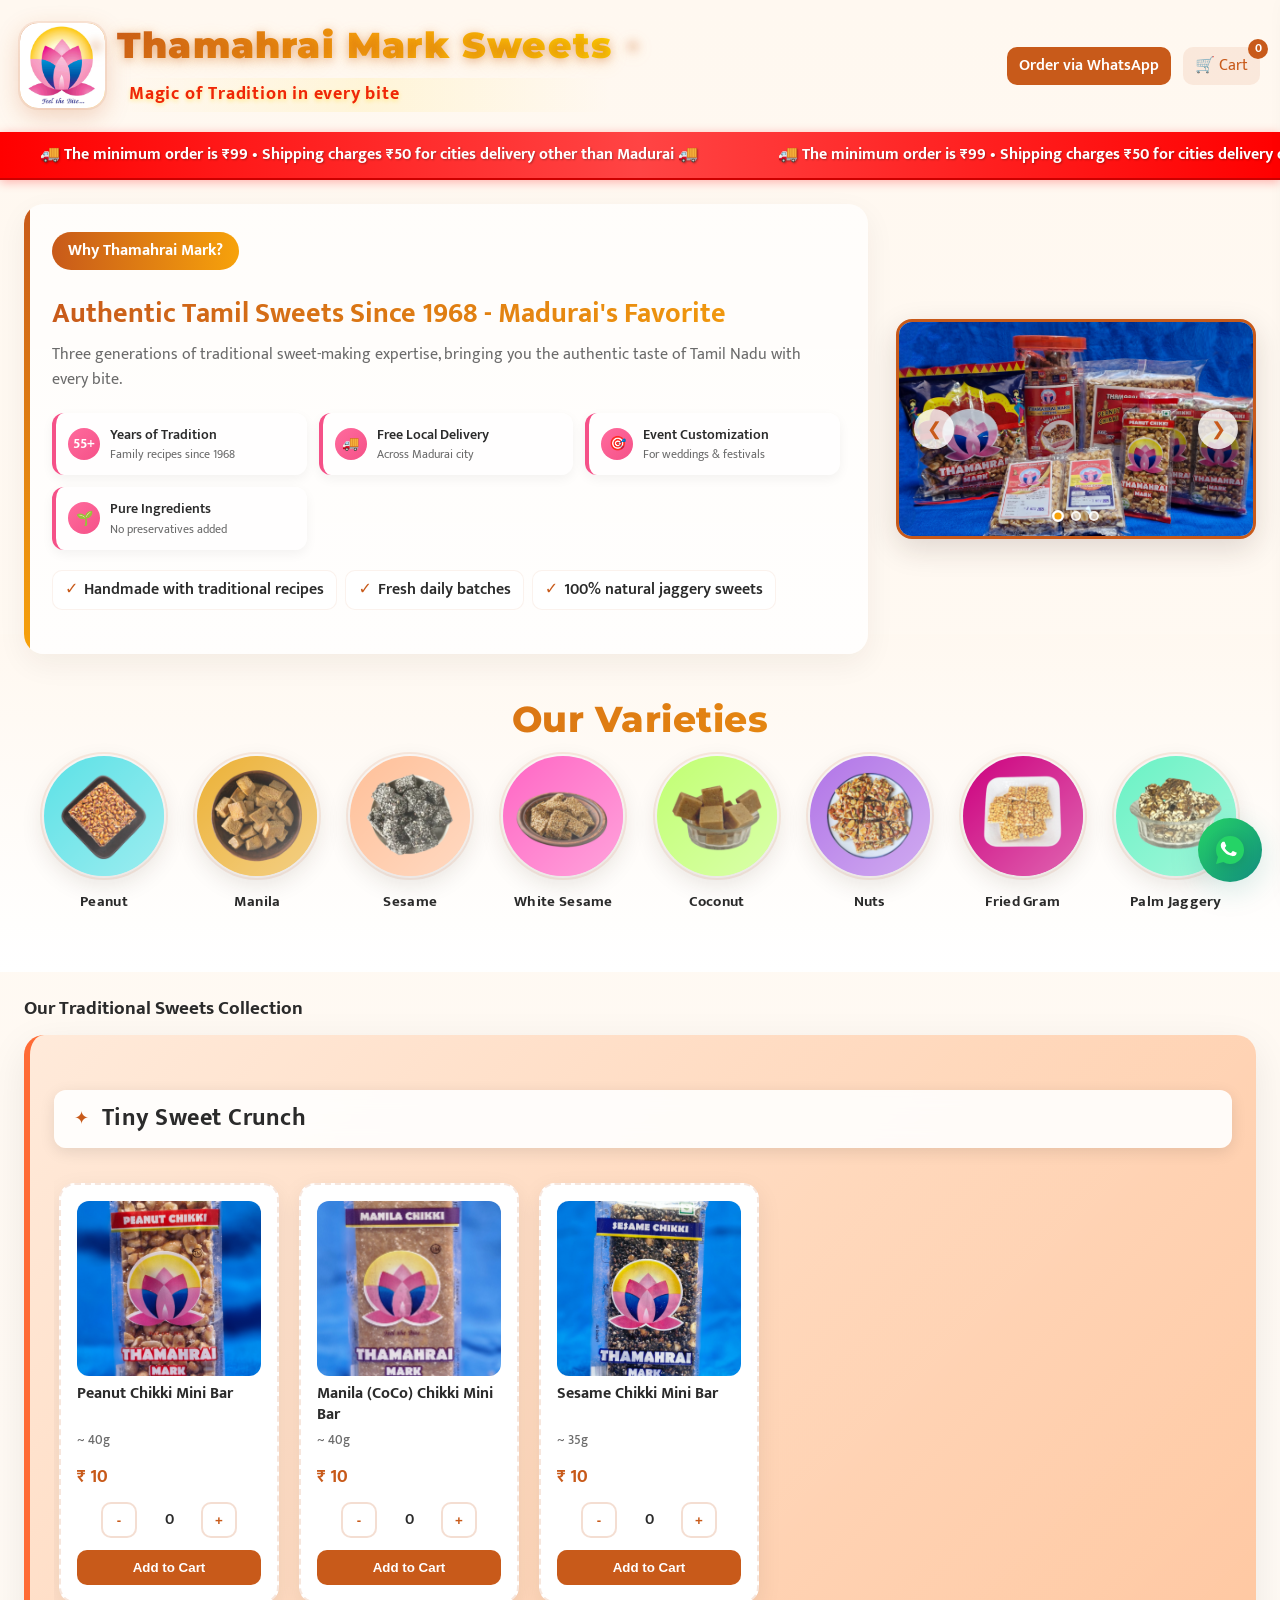
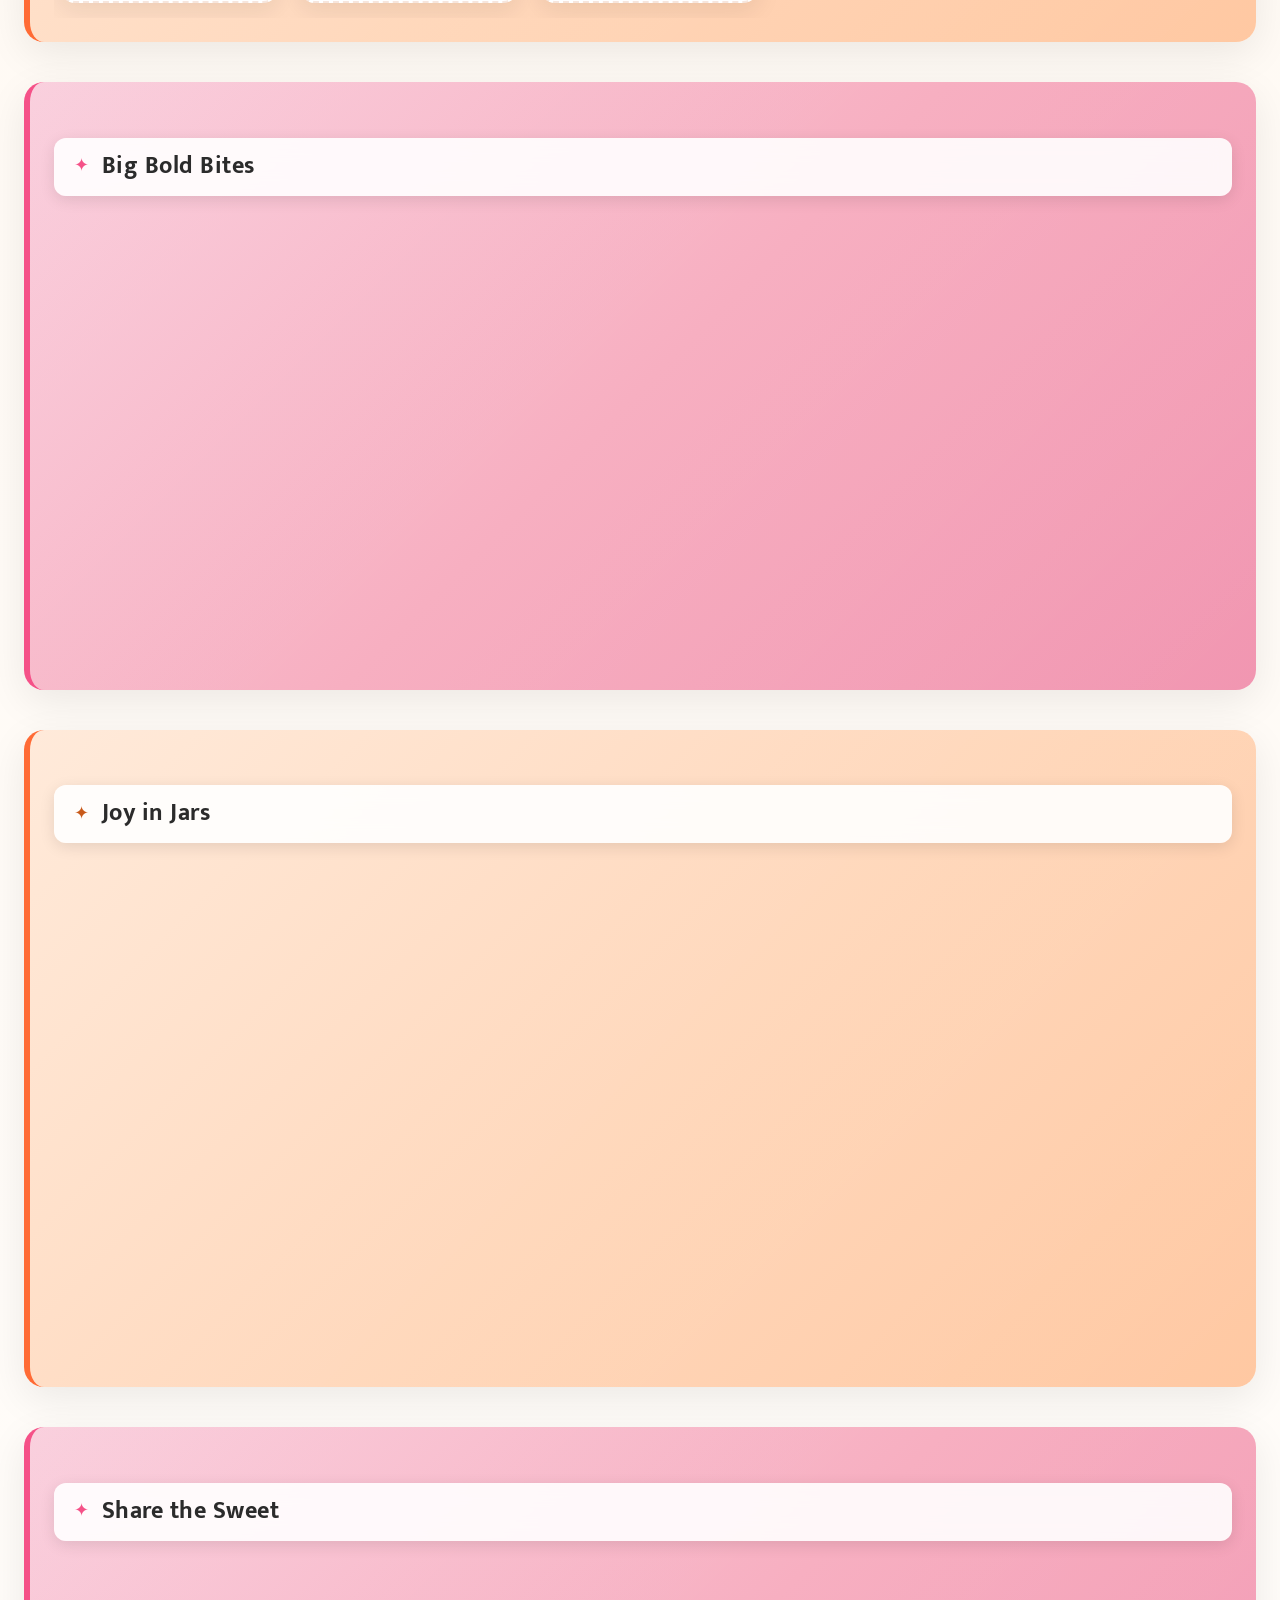
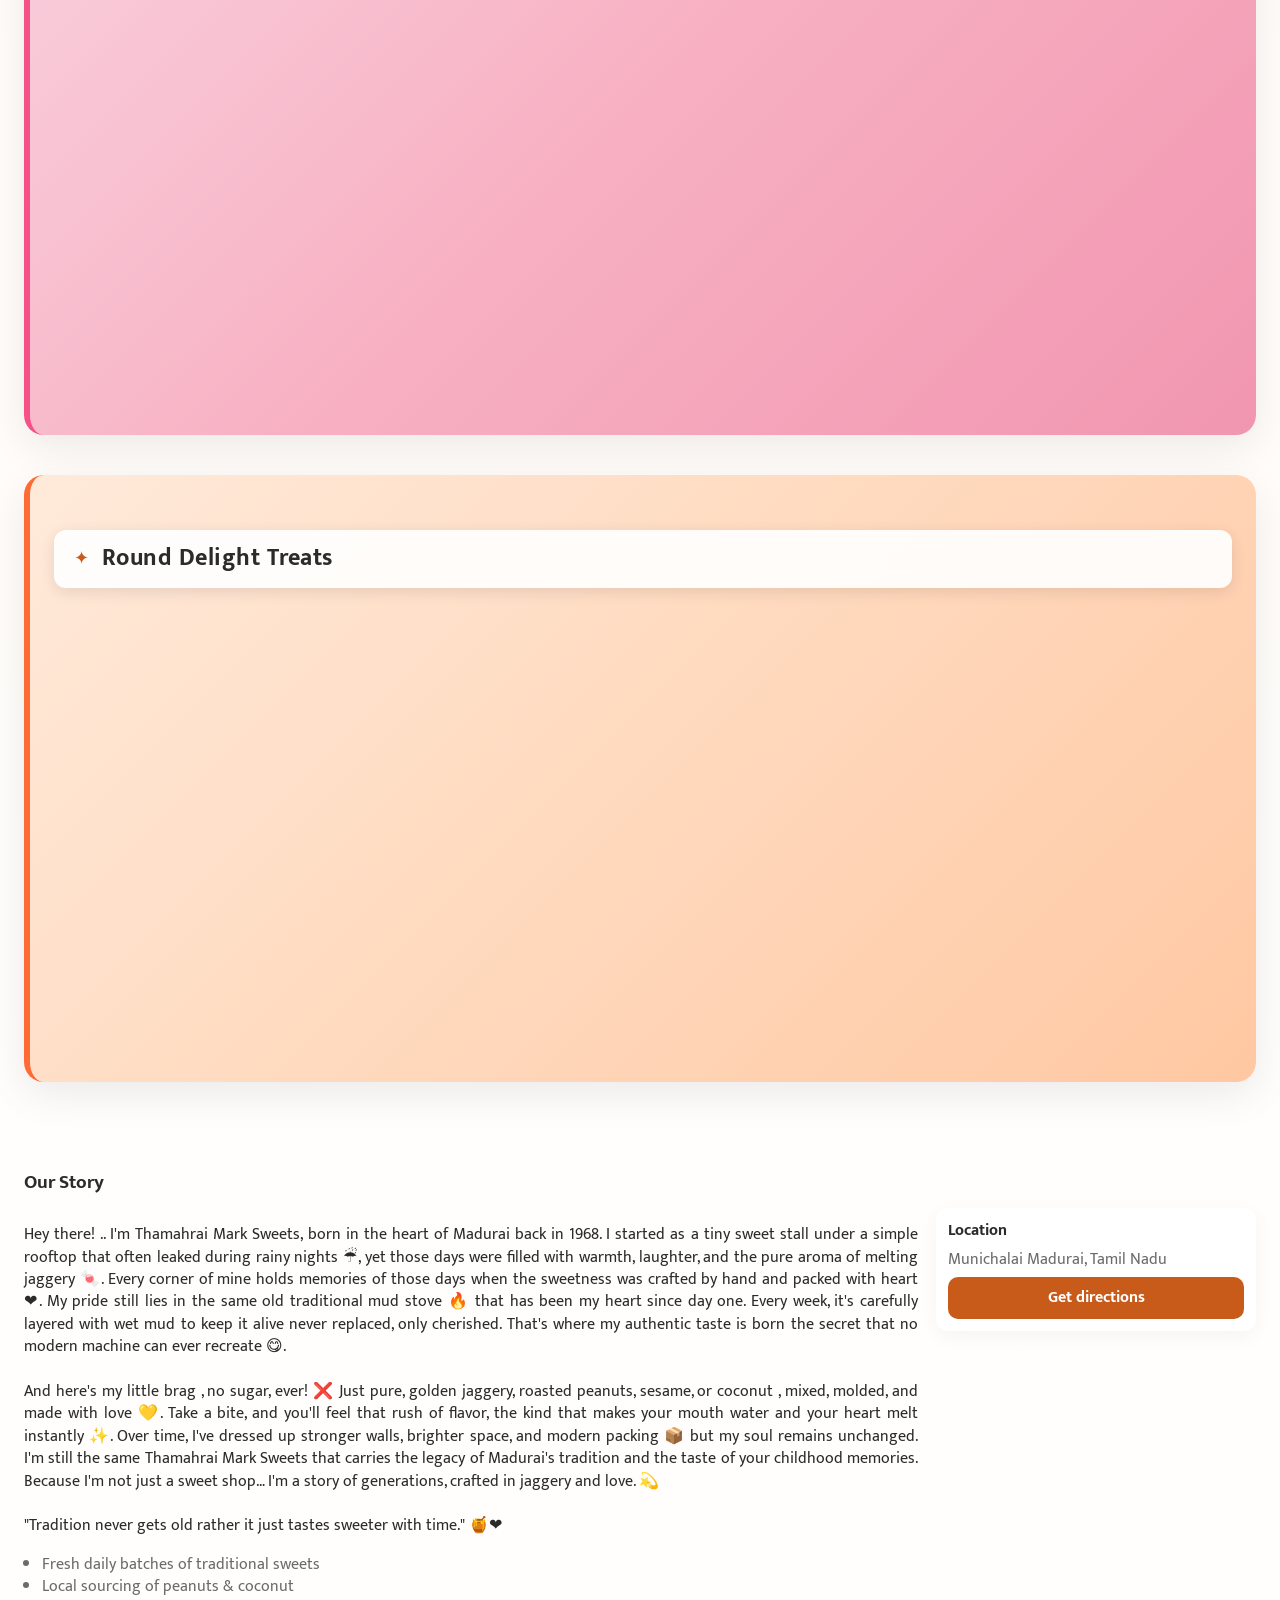
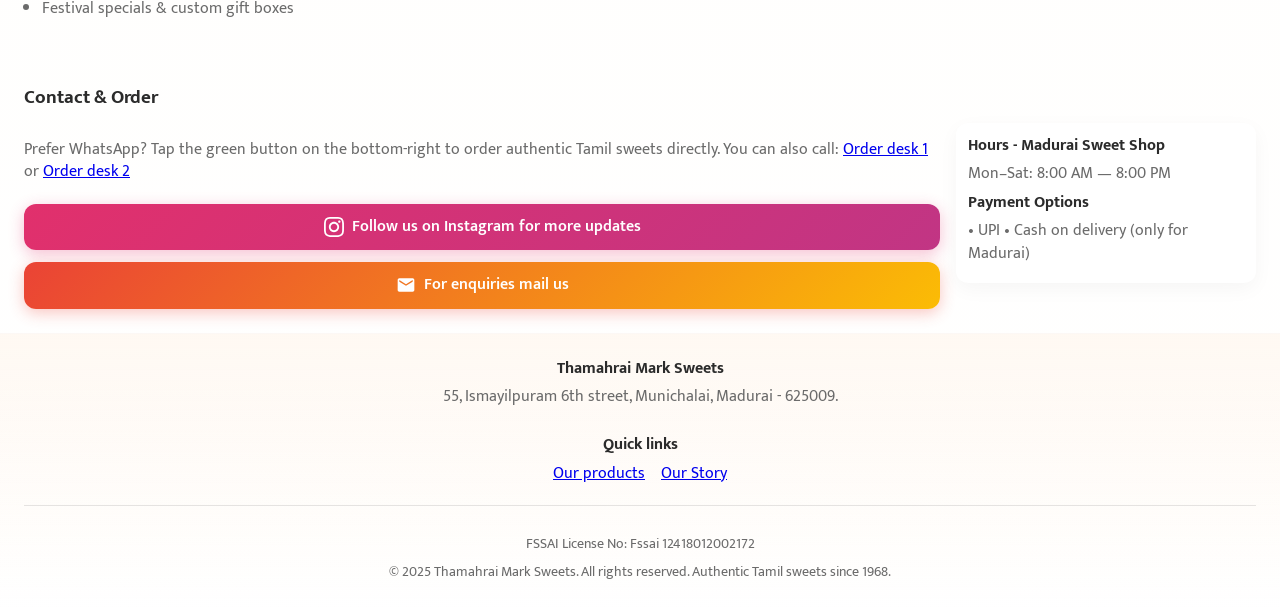
==== index.html @ cb3fb395 "Update index.html" ====
<!doctype html>
<html lang="en">
<head>
  <meta charset="utf-8">
  <meta name="viewport" content="width=device-width,initial-scale=1">
  <title>Thamahrai Mark Sweets — Authentic Tamil Mittai, Chikki & Traditional Sweets in Madurai</title>
  <meta name="description" content="Thamahrai Mark Sweets - Authentic Tamil Mittai, Chikki & Traditional Sweets in Madurai since 1968. Fresh peanut chikki, sesame mittai, coconut sweets, kadalai mittai, ellu mittai. Order online with delivery across Tamil Nadu.">
 <meta name="keywords" content="
Thamahrai Mark Sweets, Thamahrai Mark, Madurai chikki, Tamil chikki, buy chikki online, homemade chikki, jaggery chikki, premium chikki, fresh chikki, traditional Tamil sweets, traditional chikki, online Tamil sweets, Tamil Nadu chikki delivery, Madurai sweets, Madurai mittai kadai, chikki manufacturer Tamil Nadu, chikki seller Madurai, chikki shop Madurai,
peanut chikki, kadalai mittai, groundnut chikki, peanut candy, peanut sweet, kadalai urundai, groundnut candy, healthy peanut chikki, protein peanut bar, kadalai chikki bar, kadalai mini bar, kadalai chikki jar, kadalai gift box, kadalai mittai online, best kadalai mittai, kadalai chikki price, jaggery peanut chikki, Tamil peanut sweet, crunchy peanut bar, నటి கடலை மிட்டாய், கடலை சிக்கி, மதுரை கடலை மிட்டாய், குழந்தைகளுக்கு கடலை சிக்கி,
sesame chikki, ellu mittai, sesame mini bar, black sesame chikki, white sesame chikki, ellu urundai, ellu candy, ellu chikki bar, ellu chikki box, ellu online sweet, ellu mittai Tamil Nadu, ellu chikki wholesale, स्मार्ट ellu mittai, எள்ளு சிக்கி, கருப்பு எள்ளு சிக்கி, வெள்ளை எள்ளு சிக்கி, எள்ளு உருண்டை, மதுரை எள்ளு மிட்டாய்,
coconut chikki, coco chikki, copra sweet, coconut candy, coconut chikki bar, coconut mini bar, manila chikki, manilla chikki box, coconut balls sweet, coconut jaggery sweet, healthy coconut snack, நாரிக்காய் சிக்கி, தேங்காய் மிட்டாய் மதுரை, மேனிலா சிக்கி,
friedgram chikki, pottukadalai mittai, roasted gram sweet, protein snack chikki, fried gram bar, fried gram balls, பொட்டுக்கடலை சிக்கி, பொட்டுக்கடலை உருண்டை, protein mittai kids,
mixed nuts chikki, nuts chikki bar, cashew chikki, pista chikki, almond chikki, pistachio chikki, dry fruits chikki, dry nuts candy, nuts sweet box, mitha nuts chikki, முந்திரி சிக்கி, பருப்பு சிக்கி,
palm jaggery chikki, karupatti chikki, palm chikki bar, healthy sweet karupatti, palm jaggery candy, pure karupatti chikki, கருப்பட்டி சிக்கி, கருப்பட்டி மிட்டாய், கருப்பட்டி கடலை மிட்டாய்,
chikki bars, mini chikki bars, chikki snack bars, ₹10 chikki, ₹20 chikki, ₹29 chikki, ₹49 chikki box, ₹55 chikki pack, ₹79 chikki bar, value snack bar Tamil,
chikki jars, chikki box, assorted chikki box, corporate chikki box, sweet box gift, diwali sweet box, festival gift box, kids return gift chikki, sweet hamper box, பரிசு மிட்டாய் பாக்ஸ்,
chikki balls, peanut balls, sesame balls, jaggery balls, kids energy balls, snacks for school children, வீட்டிலேயே தயாரிக்கப்பட்ட சிக்கி,
jaggery sweets, jaggery candy, natural sweets, sugar-free style sweets, chemical-free sweets, pure sweets Tamil, healthy chikki snacks, no preservative sweets Tamil Nadu,
Tamil Nadu sweets delivery, online sweets TN, South Tamil sweets, Tamil country sweets, village sweets, rural sweets Tamil, Madurai famous sweets, best chikki in Madurai, popular chikki Tamil,
Ismailpuram sweets, Munichalai road sweets, Virudhunagar sweets, Sattur road sweets, Madurai local shop, Madurai online order, delivery Madurai, delivery Tamil Nadu,
festival sweets Tamil, Deepavali sweets, Pongal special sweets, Karthigai Deepam snacks, traditional festive sweets Tamil Nadu,
bulk chikki orders, corporate sweet gifts Tamil Nadu, marriage sweet boxes Tamil, temple prasad sweets, school snacks bulk, canteen snacks Tamil,
grandma recipe sweets, heritage sweets, family shop since 1968, premium jaggery sweets, hygienic sweets Tamil, clean kitchen sweets, trust shop Madurai,
Tamil chikki online order, chikki price Tamil, chikki shop near me Madurai, chikki wholesalers Tamil Nadu, retail sweets Madurai,
தாமஹ்ரை மார்க் ஸ்வீட்ஸ், தாமஹ்ரை மார்க் மதுரை, சிக்கி ஷாப் மதுரை, ஆன்லைன் சிக்கி ஆர்டர், மதுரை மிட்டாய் டெலிவரி, பாரம்பரிய மிட்டாய், நாட்டு மிட்டாய், ஜாக்கிரி மிட்டாய், ஆரோக்கிய மிட்டாய், நெய்யில்லா மிட்டாய், குழந்தைகளுக்கான மிட்டாய், தமிழ் பிரபல மிட்டாய், மதுரை அடையாள மிட்டாய், தமிழ் சிறப்பு மிட்டாய்,
அனைத்து வகை சிக்கி, கடலை சிக்கி, எள்ளு சிக்கி, நாரிக்காய் சிக்கி, பொட்டுக்கடலை சிக்கி, முந்திரி சிக்கி, கருப்பட்டி சிக்கி,
Tamil snack shop, sweet shop Madurai, south Tamil Nadu snack seller, best mittai shop Madurai, online jaggery sweets Madurai,
buy mini bars Tamil, buy chikki box Tamil, buy chikki jar Madurai, snacks for travel Tamil, office snack jar Tamil,
crunchy snack bars India, Indian jaggery snacks, Indian brittle sweets, protein rich snacks Tamil Nadu,
authentic taste Tamil, original recipe chikki, heritage sweet store Madurai, premium mithai Tamil Nadu">

  
  <!-- Location Meta Tags -->
  <meta name="geo.region" content="IN-TN" />
  <meta name="geo.placename" content="Madurai" />
  <meta name="geo.position" content="9.9252;78.1198" />
  <meta name="ICBM" content="9.9252, 78.1198" />
  
  <link rel="canonical" href="https://thamahraimarksweets.github.io/Shop_details/">
  <link href="https://fonts.googleapis.com/css2?family=Montserrat:wght@400;600;700&family=Mukta:wght@300;600&display=swap" rel="stylesheet">

  <style>
    /* Your existing CSS remains exactly the same */
    :root{
      --bg:#fff8f0;
      --accent:#c85a1a;
      --accent-2:#f7a20b;
      --muted:#6b6b6b;
      --card:#fff;
      --glass: rgba(255,255,255,0.6);
      --radius:16px;
      font-family: 'Mukta', system-ui, -apple-system, 'Segoe UI', Roboto, 'Helvetica Neue', Arial;
    }
    *{box-sizing:border-box}
    body{margin:0;background:linear-gradient(180deg,var(--bg),#fff);color:#2b2b2b;line-height:1.4}

    header{padding:20px;display:flex;align-items:center;justify-content:space-between;gap:12px}
    .brand{display:flex;align-items:center;gap:12px}
    .logo{width:64px;height:64px;border-radius:12px;background:linear-gradient(135deg,var(--accent),var(--accent-2));display:flex;align-items:center;justify-content:center;color:#fff;font-weight:700;font-size:20px;box-shadow:0 6px 20px rgba(200,90,30,0.12)}
    
    .brand h1{
      font-size:18px;
      margin:0;
      font-weight:800;
      background: linear-gradient(135deg, var(--accent), var(--accent-2));
      -webkit-background-clip: text;
      -webkit-text-fill-color: transparent;
      background-clip: text;
    }
    
    .brand p{
      margin:0;
      font-size:12px;
      color:var(--accent);
      font-weight:600;
    }

    @media (min-width: 1000px) {
      .logo {
        width: 85px;
        height: 85px;
        border-radius: 18px;
        box-shadow: 0 8px 25px rgba(200, 90, 30, 0.25),0 0 0 1px rgba(255, 255, 255, 0.1),0 0 0 2px rgba(200, 90, 30, 0.1);
        transition: all 0.4s cubic-bezier(0.175, 0.885, 0.32, 1.275);
        position: relative;
        overflow: hidden;
      }
      
      .logo::before {
        content: '';
        position: absolute;
        top: 0;
        left: -100%;
        width: 100%;
        height: 100%;
        background: linear-gradient(90deg, transparent, rgba(255, 255, 255, 0.4), transparent);
        transition: left 0.6s ease;
      }
      
      .logo:hover {
        transform: scale(1.08) rotate(2deg);
        box-shadow: 0 15px 35px rgba(200, 90, 30, 0.4),0 0 0 1px rgba(255, 255, 255, 0.2),0 0 0 3px rgba(247, 162, 11, 0.2);
      }
      
      .logo:hover::before {
        left: 100%;
      }
      
      .brand h1{
        font-size: 36px;
        font-weight: 900;
        letter-spacing: 1.2px;
        background: linear-gradient(135deg, #c85a1a 0%, #f7a20b 25%, #ffd700 50%, #f7a20b 75%, #c85a1a 100%);
        background-size: 200% auto;
        -webkit-background-clip: text;
        -webkit-text-fill-color: transparent;
        background-clip: text;
        text-shadow: 0 2px 10px rgba(200, 90, 26, 0.4),0 4px 20px rgba(247, 162, 11, 0.2);
        animation: shine 3s ease-in-out infinite alternate;
        position: relative;
        display: inline-block;
        font-family: 'Montserrat', sans-serif;
      }
      
      @keyframes shine {
        to { background-position: 200% center; }
      }
      
      .brand h1::before, .brand h1::after {
        content: '✦';
        position: absolute;
        top: 50%;
        transform: translateY(-50%);
        color: var(--accent-2);
        font-size: 20px;
        animation: sparkle 2s ease-in-out infinite;
      }
      
      .brand h1::before { left: -30px; }
      .brand h1::after { right: -30px; animation-delay: 1s; }
      
      @keyframes sparkle {
        0%, 100% { opacity: 0.5; transform: translateY(-50%) scale(1); }
        50% { opacity: 1; transform: translateY(-50%) scale(1.2); }
      }
      
      .brand p{
        font-size: 18px;
        font-weight: 700;
        color: #ef2607;
        letter-spacing: 0.8px;
        margin-top: 8px;
        text-shadow: 0 2px 4px rgba(255, 215, 0, 0.4);
        font-family: 'Mukta', sans-serif;
        position: relative;
        padding: 4px 12px;
        background: linear-gradient(90deg, transparent, rgba(255, 215, 0, 0.1), transparent);
        border-radius: 8px;
      }
    }

    @media (max-width: 720px) {
      .brand h1 {
        font-size: 20px;
        font-weight: 800;
        background: linear-gradient(135deg, var(--accent), var(--accent-2));
        -webkit-background-clip: text;
        -webkit-text-fill-color: transparent;
        background-clip: text;
        letter-spacing: 0.3px;
        text-shadow: 0 1px 3px rgba(200, 90, 26, 0.3);
        animation: none;
      }
      
      .brand h1::before, .brand h1::after { display: none; }
      .brand p { font-size: 13px; color: var(--accent); text-shadow: none; background: none; padding: 0; margin-top: 2px; }
      nav a.cta { display: none; }
      header { padding: 12px 16px; }
      .brand { flex: 1; min-width: 0; }
      .logo { width: 48px; height: 48px; }
    }

    nav{display:flex;gap:12px;align-items:center}
    nav a{font-weight:600;color:#333;text-decoration:none;padding:8px 12px;border-radius:10px}
    nav a.cta{background:var(--accent);color:#fff}
    .cart-icon{position:relative;cursor:pointer;padding:8px 12px;border-radius:10px;background:rgba(200,90,30,0.1);color:var(--accent)}
    .cart-count{position:absolute;top:-8px;right:-8px;background:var(--accent);color:white;border-radius:50%;width:20px;height:20px;font-size:12px;display:flex;align-items:center;justify-content:center;font-weight:700}

    .hero{display:grid;grid-template-columns:1fr 360px;gap:28px;padding:24px;align-items:center}
    .hero-card{background:linear-gradient(180deg, rgba(255,255,255,0.7), rgba(255,255,255,0.85));padding:28px;border-radius:20px;box-shadow:0 10px 30px rgba(50,30,20,0.06);position:relative;overflow:hidden}
    .hero-card::before{content:'';position:absolute;top:0;left:0;width:6px;height:100%;background:linear-gradient(to bottom,var(--accent),var(--accent-2))}
    
    .kicker{
      display:inline-block;
      background:linear-gradient(90deg,var(--accent),var(--accent-2));
      color:#fff;
      padding:6px 10px;
      border-radius:999px;
      font-weight:700;
      font-size:12px;
      margin-bottom:12px
    }

    @media (min-width: 1000px) { .kicker{ font-size: 16px; padding: 8px 16px; } }
    
    .hero h2{margin:12px 0 8px;font-size:28px;font-weight:700;background:linear-gradient(90deg,var(--accent),var(--accent-2));-webkit-background-clip:text;-webkit-text-fill-color:transparent}
    .hero p.lead{color:var(--muted);margin:0 0 16px;font-size:16px;line-height:1.6}
    
    .highlight-points{display:grid;grid-template-columns:repeat(auto-fit,minmax(200px,1fr));gap:12px;margin:20px 0}
    .highlight-point{display:flex;align-items:center;gap:10px;padding:12px;background:rgba(255,255,255,0.7);border-radius:12px;border-left:4px solid #f55188;box-shadow:0 4px 12px rgba(0,0,0,0.05)}
    .highlight-point .icon{width:32px;height:32px;border-radius:50%;background:linear-gradient(135deg, #ff6b9d, #f55188);display:flex;align-items:center;justify-content:center;color:white;font-weight:bold;font-size:14px;flex-shrink:0}
    .highlight-point .text{font-size:14px;font-weight:600}
    .highlight-point .text small{display:block;font-weight:400;color:var(--muted);font-size:12px;margin-top:2px}
    
    .hero .badges{display:flex;gap:8px;flex-wrap:wrap;margin:16px 0}
    .badge{background:#fff;padding:8px 12px;border-radius:10px;border:1px solid rgba(200,90,30,0.08);font-weight:600;display:flex;align-items:center;gap:6px}
    .badge::before{content:'✓';color:var(--accent);font-weight:bold}
    .hero-media{display:flex;flex-direction:column;gap:12px}

    .category-section:nth-child(2) .category-title::before,
    .category-section:nth-child(4) .category-title::before { color: var(--accent); }
    .category-section:nth-child(1) .category-title::before,
    .category-section:nth-child(3) .category-title::before,
    .category-section:nth-child(5) .category-title::before { color: #f55188; }

    .hero-slideshow { position: relative; height: 220px; border-radius: 16px; overflow: hidden; box-shadow: 0 10px 30px rgba(50, 30, 20, 0.15); border: 3px solid var(--accent); }
    .slideshow-container { position: relative; width: 100%; height: 100%; }
    .slide { position: absolute; top: 0; left: 0; width: 100%; height: 100%; opacity: 0; transition: opacity 1s ease-in-out; }
    .slide.active { opacity: 1; }
    .slide img { width: 100%; height: 100%; object-fit: cover; display: block; }
    .slideshow-nav { position: absolute; bottom: 15px; left: 50%; transform: translateX(-50%); display: flex; gap: 8px; z-index: 10; }
    .slideshow-dot { width: 10px; height: 10px; border-radius: 50%; background: rgba(255, 255, 255, 0.5); border: 2px solid rgba(255, 255, 255, 0.8); cursor: pointer; transition: all 0.3s ease; }
    .slideshow-dot.active { background: var(--accent-2); border-color: white; transform: scale(1.2); }
    .slideshow-dot:hover { background: var(--accent); transform: scale(1.1); }
    .slideshow-arrow { position: absolute; top: 50%; transform: translateY(-50%); background: rgba(255, 255, 255, 0.8); border: none; width: 40px; height: 40px; border-radius: 50%; display: flex; align-items: center; justify-content: center; cursor: pointer; font-size: 18px; color: var(--accent); z-index: 10; transition: all 0.3s ease; box-shadow: 0 4px 15px rgba(0, 0, 0, 0.2); }
    .slideshow-arrow:hover { background: white; color: var(--accent-2); transform: translateY(-50%) scale(1.1); }
    .slideshow-arrow.prev { left: 15px; }
    .slideshow-arrow.next { right: 15px; }
    
    .hero.section { padding-bottom: 0; }
    #varieties { padding-top: 30px; margin-top: -20px; padding: 60px 24px; background: linear-gradient(180deg, rgba(255,248,240,0.8), rgba(255,255,255,1)); }
    .varieties-container { max-width: 1200px; margin: 0 auto; }
    .varieties-title { text-align: center; font-size: 36px; font-weight: 800; margin-bottom: 50px; background: linear-gradient(135deg, var(--accent), var(--accent-2)); -webkit-background-clip: text; -webkit-text-fill-color: transparent; background-clip: text; font-family: 'Montserrat', sans-serif; letter-spacing: 0.5px; }
    .varieties-grid { display: grid; grid-template-columns: repeat(8, 1fr); gap: 25px; align-items: center; justify-items: center; }
    .variety-item { display: flex; flex-direction: column; align-items: center; gap: 15px; transition: all 0.3s cubic-bezier(0.175, 0.885, 0.32, 1.275); }
    .variety-circle { width: 120px; height: 120px; border-radius: 50%; overflow: hidden; position: relative; background: #fff; box-shadow: 0 8px 25px rgba(50, 30, 20, 0.12),0 0 0 2px rgba(255, 255, 255, 0.8),0 0 0 4px rgba(200, 90, 30, 0.1); transition: all 0.3s ease; cursor: pointer; }
    .variety-circle::before { content: ''; position: absolute; top: 0; left: 0; right: 0; bottom: 0; border-radius: 50%; background: linear-gradient(135deg, transparent, rgba(255,255,255,0.4)); z-index: 2; }
    .variety-circle img { width: 100%; height: 100%; object-fit: cover; transition: transform 0.5s ease; }
    .variety-circle:hover { transform: translateY(-8px) scale(1.05); box-shadow: 0 15px 35px rgba(50, 30, 20, 0.18),0 0 0 2px rgba(255, 255, 255, 0.9),0 0 0 4px rgba(200, 90, 30, 0.2); }
    .variety-circle:hover img { transform: scale(1.1); }
    .variety-name { font-size: 15px; font-weight: 700; color: #2b2b2b; text-align: center; margin: 0; text-transform: capitalize; letter-spacing: 0.3px; font-family: 'Mukta', sans-serif; }

    @media (max-width: 768px) {
      #varieties { padding: 40px 16px; }
      .varieties-title { font-size: 28px; margin-bottom: 30px; }
      .varieties-grid { grid-template-columns: repeat(4, 1fr); gap: 20px; row-gap: 30px; }
      .variety-circle { width: 80px; height: 80px; }
      .variety-name { font-size: 13px; }
    }

    @media (max-width: 480px) {
      .varieties-grid { grid-template-columns: repeat(4, 1fr); gap: 15px; row-gap: 25px; }
      .variety-circle { width: 70px; height: 70px; }
      .variety-name { font-size: 12px; }
    }
    
    .announcement-banner { background: linear-gradient(90deg, #ff0000, #ff4444, #ff0000); color: white; padding: 12px 0; overflow: hidden; position: relative; font-weight: 700; font-size: 16px; box-shadow: 0 2px 10px rgba(255, 0, 0, 0.3); border-bottom: 2px solid #cc0000; }
    .scrolling-wrapper { display: flex; white-space: nowrap; }
    .scrolling-content { display: inline-flex; animation: scrollBannerSeamless 20s linear infinite; padding-right: 50px; }
    .scrolling-content span { margin: 0 40px; text-shadow: 1px 1px 2px rgba(0, 0, 0, 0.3); flex-shrink: 0; }
    @keyframes scrollBannerSeamless { 0% { transform: translateX(0); } 100% { transform: translateX(-100%); } }
    .announcement-banner:hover .scrolling-content { animation-play-state: paused; }
    @media (max-width: 768px) { .announcement-banner { font-size: 14px; padding: 10px 0; } .scrolling-content span { margin: 0 20px; } }

    .section{padding:24px}
    .section h3{margin:0 0 12px}
    
    .category-section { margin-bottom: 40px; border-radius: 20px; padding: 24px; box-shadow: 0 12px 40px rgba(0, 0, 0, 0.08); position: relative; overflow: hidden; transition: all 0.4s cubic-bezier(0.175, 0.885, 0.32, 1.275); border: none; }
    .category-section::before { content: ''; position: absolute; top: 0; left: 0; width: 100%; height: 100%; background: linear-gradient(135deg, rgba(255,255,255,0.1) 0%, rgba(255,255,255,0) 100%); z-index: 1; }
    .category-section:hover { transform: translateY(-5px); box-shadow: 0 20px 50px rgba(0, 0, 0, 0.12); }
    .category-section:nth-child(1), .category-section:nth-child(3), .category-section:nth-child(5) { background: linear-gradient(135deg, #f9cbda 0%, #f7abbe 50%, #f196b1 100%); border-left: 6px solid #f55188; }
    .category-section:nth-child(2), .category-section:nth-child(4), .category-section:nth-child(6) { background: linear-gradient(135deg, #FFE8D6 0%, #FFD7BA 50%, #FFC8A2 100%); border-left: 6px solid #FF6B35; }
    .category-title { font-size: 24px; margin-bottom: 20px; color: #2b2b2b; display: flex; align-items: center; gap: 12px; padding: 12px 20px; border-radius: 12px; background: rgba(255, 255, 255, 0.9); box-shadow: 0 4px 15px rgba(0, 0, 0, 0.1); backdrop-filter: blur(10px); position: relative; z-index: 2; font-weight: 700; letter-spacing: 0.5px; }
    .category-title::before { content: '✦'; font-size: 18px; color: var(--accent); }

    .horizontal-scroll { display: flex; gap: 20px; overflow-x: auto; padding: 15px 5px; scrollbar-width: thin; scrollbar-color: var(--accent) transparent; position: relative; z-index: 2; }
    .horizontal-scroll::-webkit-scrollbar {height: 8px;}
    .horizontal-scroll::-webkit-scrollbar-track {background: rgba(200,90,30,0.1); border-radius: 4px;}
    .horizontal-scroll::-webkit-scrollbar-thumb {background: var(--accent); border-radius: 4px;}
    .horizontal-scroll::-webkit-scrollbar-thumb:hover {background: var(--accent-2);}
    
    .card { background: var(--card); border-radius: var(--radius); padding: 16px; width: 220px; height: 420px; display: flex; flex-direction: column; justify-content: space-between; border: 2px dashed rgba(200, 90, 30, 0.15); box-shadow: 0 8px 25px rgba(30,20,10,0.08); flex-shrink: 0; transition: all 0.3s ease; position: relative; z-index: 2; }
    .card:hover { transform: translateY(-5px); box-shadow: 0 15px 35px rgba(30,20,10,0.15); border-color: rgba(200, 90, 30, 0.3); }
    .card.jar-card { height: 470px; }
    .product-media { height: 200px; width: 100%; border-radius: 12px; overflow: hidden; background: #f7eee4; }
    .jar-card .product-media { height: 250px; }
    .product-media img { width: 100%; height: 100%; object-fit: cover; transition: transform 0.5s ease; }
    .card:hover .product-media img { transform: scale(1.05); }
    .card h4 { font-size: 16px; font-weight: 700; margin: 12px 0 6px; line-height: 1.3; height: 42px; overflow: hidden; display: -webkit-box; -webkit-line-clamp: 2; -webkit-box-orient: vertical; color: #2b2b2b; }

    .toast { position: fixed; bottom: 100px; left: 50%; transform: translateX(-50%); background: var(--accent); color: white; padding: 12px 20px; border-radius: 10px; box-shadow: 0 5px 15px rgba(0,0,0,0.2); z-index: 1001; display: none; align-items: center; gap: 10px; max-width: 90%; text-align: center; word-wrap: break-word; }
    .toast.show{display:flex;animation:fadeInOut 3s ease}
    @keyframes fadeInOut { 0% { opacity: 0; transform: translateX(-50%) translateY(20px); } 10% { opacity: 1; transform: translateX(-50%) translateY(0); } 90% { opacity: 1; transform: translateX(-50%) translateY(0); } 100% { opacity: 0; transform: translateX(-50%) translateY(-20px); } }

    .meta{display:flex;justify-content:space-between;align-items:center;margin-top:10px}
    .price{font-weight:700;color:var(--accent); font-size: 18px;}
    .weight{font-size: 13px; color: var(--muted); margin: 6px 0; font-weight: 500;}
    
    .btn{display:inline-block;padding:10px 16px;border-radius:10px;border:none;background:var(--accent);color:#fff;font-weight:700;text-decoration:none;cursor:pointer;transition:all 0.3s ease; width: 100%; text-align: center;}
    .btn:hover{background:var(--accent-2);transform:translateY(-2px); box-shadow: 0 6px 20px rgba(200,90,30,0.3);}
    .btn-outline{background:#fff;color:var(--accent);border:2px solid rgba(200,90,30,0.3)}
    .btn-outline:hover{background:rgba(200,90,30,0.1); border-color: var(--accent);}

    .category-section:nth-child(1) .btn, .category-section:nth-child(3) .btn, .category-section:nth-child(5) .btn { background: linear-gradient(135deg, #ff6b9d, #ff8fab); box-shadow: 0 4px 15px rgba(255, 107, 157, 0.3); }
    .category-section:nth-child(1) .btn:hover, .category-section:nth-child(3) .btn:hover, .category-section:nth-child(5) .btn:hover { background: linear-gradient(135deg, #ff8fab, #ff6b9d); transform: translateY(-2px); box-shadow: 0 6px 20px rgba(255, 107, 157, 0.4); }
    .category-section:nth-child(1) .btn-outline, .category-section:nth-child(3) .btn-outline, .category-section:nth-child(5) .btn-outline { background: #fff; color: #ff6b9d; border: 2px solid rgba(255, 107, 157, 0.3); }
    .category-section:nth-child(1) .btn-outline:hover, .category-section:nth-child(3) .btn-outline:hover, .category-section:nth-child(5) .btn-outline:hover { background: rgba(255, 107, 157, 0.1); border-color: #ff6b9d; }
    .category-section:nth-child(1) .horizontal-scroll::-webkit-scrollbar-thumb, .category-section:nth-child(3) .horizontal-scroll::-webkit-scrollbar-thumb, .category-section:nth-child(5) .horizontal-scroll::-webkit-scrollbar-thumb { background: linear-gradient(90deg, #f55188, #f55188); }
    .category-section:nth-child(1) .horizontal-scroll::-webkit-scrollbar-thumb:hover, .category-section:nth-child(3) .horizontal-scroll::-webkit-scrollbar-thumb:hover, .category-section:nth-child(5) .horizontal-scroll::-webkit-scrollbar-thumb:hover { background: linear-gradient(90deg, #f55188, #f55188); }
    .category-section:nth-child(1) .horizontal-scroll, .category-section:nth-child(3) .horizontal-scroll, .category-section:nth-child(5) .horizontal-scroll { scrollbar-color: #f55188 transparent; }
    .category-section:nth-child(1) .qty-btn, .category-section:nth-child(3) .qty-btn, .category-section:nth-child(5) .qty-btn { border: 2px solid rgba(255, 107, 157, 0.2); color: #ff6b9d; }
    .category-section:nth-child(1) .qty-btn:hover, .category-section:nth-child(3) .qty-btn:hover, .category-section:nth-child(5) .qty-btn:hover { background: rgba(255, 107, 157, 0.1); border-color: rgba(255, 107, 157, 0.4); }
    
    .quantity-controls{display:flex;align-items:center;gap:10px;margin:12px 0; justify-content: center;}
    .qty-btn{width:36px;height:36px;border-radius:10px;border:2px solid rgba(200,90,30,0.2);background:#fff;color:var(--accent);font-weight:700;cursor:pointer;display:flex;align-items:center;justify-content:center; transition: all 0.2s ease;}
    .qty-btn:hover{background:rgba(200,90,30,0.1); transform: scale(1.1);}
    .qty-display{min-width:44px;text-align:center;font-weight:600; font-size: 16px;}

    .cart-sidebar{position:fixed;top:0;right:-400px;width:380px;height:100vh;background:var(--card);box-shadow:-5px 0 25px rgba(0,0,0,0.1);z-index:1000;transition:right 0.3s ease;padding:20px;display:flex;flex-direction:column}
    .cart-sidebar.open{right:0}
    .cart-overlay{position:fixed;top:0;left:0;width:100%;height:100%;background:rgba(0,0,0,0.5);z-index:999;display:none}
    .cart-overlay.active{display:block}
    .cart-header{display:flex;justify-content:space-between;align-items:center;margin-bottom:20px;padding-bottom:15px;border-bottom:1px solid rgba(0,0,0,0.1)}
    .cart-title{font-size:20px;font-weight:700;margin:0}
    .close-cart{background:none;border:none;font-size:24px;cursor:pointer;color:var(--muted)}
    .cart-items{flex:1;overflow-y:auto}
    .cart-item{display:flex;gap:12px;padding:12px 0;border-bottom:1px solid rgba(0,0,0,0.05)}
    .cart-item-img{width:60px;height:60px;border-radius:8px;background:#f7f0ea;display:flex;align-items:center;justify-content:center}
    .cart-item-details{flex:1}
    .cart-item-name{font-weight:600;margin:0 0 4px}
    .cart-item-price{color:var(--accent);font-weight:700;margin:0}
    .cart-item-controls{display:flex;align-items:center;gap:8px;margin-top:8px}
    .remove-item{color:var(--muted);background:none;border:none;cursor:pointer;font-size:12px}
    .cart-footer{padding-top:20px;border-top:1px solid rgba(0,0,0,0.1)}
    .cart-total{display:flex;justify-content:space-between;font-weight:700;font-size:18px;margin-bottom:15px}
    .cart-actions{display:flex;flex-direction:column;gap:10px}
    .empty-cart{text-align:center;padding:40px 20px;color:var(--muted)}

    .payment-section { margin-top: 20px; padding: 20px; background: var(--card); border-radius: var(--radius); box-shadow: 0 4px 15px rgba(0,0,0,0.05); }
    .payment-options { display: flex; gap: 12px; margin-top: 15px; flex-wrap: wrap; }
    .payment-btn { flex: 1; min-width: 140px; padding: 12px 16px; border-radius: 10px; border: none; font-weight: 700; cursor: pointer; transition: all 0.3s ease; display: flex; align-items: center; justify-content: center; gap: 8px; text-decoration: none; text-align: center; }
    .whatsapp-btn { background: linear-gradient(135deg, #25D366, #128C7E); color: white; }
    .payment-btn:hover { transform: translateY(-2px); box-shadow: 0 6px 20px rgba(0,0,0,0.15); }

    footer{padding:24px;background:linear-gradient(180deg, rgba(255,245,235,0.6), transparent);border-top:1px solid rgba(200,140,100,0.06)}
    .footer-grid{display:flex;gap:20px;flex-wrap:wrap}
    .whatsapp{position:fixed;right:18px;bottom:18px;background:linear-gradient(135deg,#25D366,#128C7E);width:64px;height:64px;border-radius:50%;display:flex;align-items:center;justify-content:center;box-shadow:0 8px 30px rgba(18,140,126,0.18);z-index:999}
    .whatsapp svg{width:28px;height:28px;filter:drop-shadow(0 2px 6px rgba(0,0,0,0.12))}

    @media (max-width:1000px){ .hero{grid-template-columns:1fr 1fr} .cart-sidebar{width:340px} }
    
    @media (max-width: 720px) {
      header{padding:12px}
      .hero{display:flex;flex-direction:column;gap:0;padding:0}
      nav a:not(.cta){display:none}
      .cart-sidebar{width:100%;right:-100%}
      .category-title {font-size: 20px; padding: 10px 16px;}
      .highlight-points{grid-template-columns:1fr}
      .category-section { padding: 18px; margin-bottom: 30px; border-radius: 16px; }
      .card { width: 200px; height: 400px; }
      .jar-card { height: 450px; }
      .hero-media { order: -1; width: 100%; }
      .hero-card { order: 1; margin: 20px 16px 20px; position: relative; z-index: 2; border-radius: 20px; box-shadow: 0 10px 30px rgba(50, 30, 20, 0.1); padding: 24px; }
      .hero-card::before { width: 100%; height: 6px; top: 0; left: 0; background: linear-gradient(90deg, var(--accent), var(--accent-2)); border-radius: 20px 20px 0 0; }
      .hero h2 { font-size: 26px; margin: 12px 0 8px; text-align: center; }
      .hero p.lead { font-size: 16px; line-height: 1.6; text-align: center; margin: 0 0 20px; }
      .kicker { display: block; text-align: center; margin: 0 auto 16px; width: fit-content; }
      .highlight-points { grid-template-columns: 1fr; gap: 12px; margin: 20px 0; }
      .highlight-point { padding: 14px; border-left: 4px solid var(--accent); }
      .hero .badges { flex-direction: column; gap: 8px; margin: 20px 0; }
      .badge { justify-content: center; padding: 10px 16px; }
      .hero .btn { flex: 1; text-align: center; padding: 12px 16px; font-size: 15px; }
      .payment-options { flex-direction: column; }
    }

    .fade-up{opacity:0;transform:translateY(10px);transition:all 420ms cubic-bezier(.2,.9,.3,1)}
    .inview{opacity:1;transform:none}
  </style>
  <meta name="google-site-verification" content="R2zmVxX3UV0liRxcVgvNve0iu4h5gf9xAgT5Xot-qIY" />
  <meta name="msvalidate.01" content="184E3D4AFD770BCF5FD10FD2F2AC1033" />
</head>
<body>
<!-- REST OF HTML CONTENT REMAINS THE SAME -->
<header>
  <div class="brand">
    <div class="logo" aria-hidden>
      <!-- LOGO IMAGE LINK -->
      <img src="assets/images/logo.jpg" alt="Thamahrai Mark Sweets - Authentic Tamil Mittai and Chikki in Madurai" style="width:100%;height:100%;border-radius:12px;object-fit:cover">
    </div>
    <div>
      <h1>Thamahrai Mark Sweets</h1>
      <p>Magic of Tradition in every bite</p>
    </div>
  </div>
  <nav>
    <a href="#contact" class="cta">Order via WhatsApp</a>
    <div class="cart-icon" id="cartIcon">
      🛒 Cart <span class="cart-count" id="cartCount">0</span>
    </div>
  </nav>
</header>

<!-- SEAMLESS SCROLLING BANNER -->
<div class="announcement-banner">
  <div class="scrolling-wrapper">
    <div class="scrolling-content">
      <span>🚚 The minimum order is ₹99 • Shipping charges ₹50 for cities delivery other than Madurai 🚚</span>
      <span>🚚 The minimum order is ₹99 • Shipping charges ₹50 for cities delivery other than Madurai 🚚</span>
      <span>🚚 The minimum order is ₹99 • Shipping charges ₹50 for cities delivery other than Madurai 🚚</span>
    </div>
    <!-- Duplicate for seamless loop -->
    <div class="scrolling-content">
      <span>🚚 The minimum order is ₹99 • Shipping charges ₹50 for cities delivery other than Madurai 🚚</span>
      <span>🚚 The minimum order is ₹99 • Shipping charges ₹50 for cities delivery other than Madurai 🚚</span>
      <span>🚚 The minimum order is ₹99 • Shipping charges ₹50 for cities delivery other than Madurai 🚚</span>
    </div>
  </div>
</div>


<main>
  <!-- UPDATED HERO SECTION -->

<main>
  <!-- UPDATED HERO SECTION -->
  <section class="hero section">
    <div class="hero-card fade-up" id="heroCard">
      <span class="kicker">Why Thamahrai Mark?</span>
      <h2>Authentic Tamil Sweets Since 1968 - Madurai's Favorite </h2>
      <p class="lead">Three generations of traditional sweet-making expertise, bringing you the authentic taste of Tamil Nadu with every bite.</p>
      
      <!-- NEW HIGHLIGHT POINTS -->
      <div class="highlight-points">
        <div class="highlight-point">
          <div class="icon">55+</div>
          <div class="text">Years of Tradition <small>Family recipes since 1968</small></div>
        </div>
        <div class="highlight-point">
          <div class="icon">🚚</div>
          <div class="text">Free Local Delivery <small>Across Madurai city</small></div>
        </div>
        <div class="highlight-point">
          <div class="icon">🎯</div>
          <div class="text">Event Customization <small>For weddings & festivals</small></div>
        </div>
        <div class="highlight-point">
          <div class="icon">🌱</div>
          <div class="text">Pure Ingredients <small>No preservatives added</small></div>
        </div>
      </div>
      
      <div class="badges">
        <span class="badge">Handmade with traditional recipes</span>
        <span class="badge">Fresh daily batches</span>
        <span class="badge">100% natural jaggery sweets</span>
      </div>
    </div>

    <aside class="hero-media">
      <div class="hero-slideshow fade-up" id="heroSlideshow">
        <div class="slideshow-container">
          <!-- Slide 1 -->
          <div class="slide active">
            <img src="assets/images/group.jpg" alt="Fresh peanut chikki being prepared at Thamahrai Mark Sweets Madurai">
          </div>
          
          <!-- Slide 2 -->
          <div class="slide">
            <img src="assets/images/group_pic_1.jpg" alt="Assorted traditional Tamil sweets and mittai display">
          </div>
          
          <!-- Slide 3 -->
          <div class="slide">
            <img src="assets/images/group_pic_2.jpg" alt="Festival special gift boxes of traditional sweets">
          </div>
          
          <!-- Navigation Arrows -->
          <button class="slideshow-arrow prev" onclick="changeSlide(-1)">❮</button>
          <button class="slideshow-arrow next" onclick="changeSlide(1)">❯</button>
          
          <!-- Navigation Dots -->
          <div class="slideshow-nav">
            <span class="slideshow-dot active" onclick="currentSlide(0)"></span>
            <span class="slideshow-dot" onclick="currentSlide(1)"></span>
            <span class="slideshow-dot" onclick="currentSlide(2)"></span>
          </div>
        </div>
      </div>
    </aside>
  </section>

  <!-- OUR VARIETIES SECTION -->
  <section id="varieties" class="section">
    <div class="varieties-container">
      <h3 class="varieties-title">Our Varieties</h3>
      <div class="varieties-grid">
        <!-- Variety circles will be injected here by JavaScript -->
      </div>
    </div>
  </section>

  <!-- UPDATED PRODUCTS SECTION WITH 5 CATEGORIES -->
  <section id="products" class="section">
    <h3>Our Traditional Sweets Collection </h3>
    
    <!-- Mini Bars Category -->
    <div class="category-section">
      <h4 class="category-title">Tiny Sweet Crunch</h4>
      <div class="horizontal-scroll" id="miniBarsGrid">
        <!-- Mini bars products will be injected here -->
      </div>
    </div>
    
    <!-- Bars Category -->
    <div class="category-section">
      <h4 class="category-title">Big Bold Bites </h4>
      <div class="horizontal-scroll" id="barsGrid">
        <!-- Bars products will be injected here -->
      </div>
    </div>
    
    <!-- Jars Category -->
    <div class="category-section">
      <h4 class="category-title"> Joy in Jars </h4>
      <div class="horizontal-scroll" id="jarsGrid">
        <!-- Jars products will be injected here -->
      </div>
    </div>
    
    <!-- Boxes Category -->
    <div class="category-section">
      <h4 class="category-title"> Share the Sweet </h4>
      <div class="horizontal-scroll" id="boxesGrid">
        <!-- Boxes products will be injected here -->
      </div>
    </div>
    
    <!-- Packs & Balls Category -->
    <div class="category-section">
      <h4 class="category-title">Round Delight Treats </h4>
      <div class="horizontal-scroll" id="packsBallsGrid">
        <!-- Packs & Balls products will be injected here -->
      </div>
    </div>
    
  </section>

<section id="about" class="section"> 
  <h3>Our Story </h3>
  
  <div style="display:flex;gap:18px;flex-wrap:wrap">
    
    <div style="flex:1;min-width:280px">
      <p style="text-align:justify;text-justify:inter-word">
        Hey there! .. I'm Thamahrai Mark Sweets, born in the heart of Madurai back in 1968. 
        I started as a tiny sweet stall under a simple rooftop that often leaked during rainy 
        nights ☔, yet those days were filled with warmth, laughter, and the pure aroma of melting 
        jaggery 🍬. Every corner of mine holds memories of those days when the sweetness was 
        crafted by hand and packed with heart ❤. My pride still lies in the same old traditional 
        mud stove 🔥 that has been my heart since day one. Every week, it's carefully layered 
        with wet mud to keep it alive never replaced, only cherished. That's where my authentic 
        taste is born the secret that no modern machine can ever recreate 😋.
        <br><br>
        And here's my little brag , no sugar, ever! ❌ Just pure, golden jaggery, roasted peanuts, 
        sesame, or coconut , mixed, molded, and made with love 💛. Take a bite, and you'll feel 
        that rush of flavor, the kind that makes your mouth water and your heart melt instantly ✨. 
        Over time, I've dressed up stronger walls, brighter space, and modern packing 📦 but my 
        soul remains unchanged. I'm still the same Thamahrai Mark Sweets that carries the legacy 
        of Madurai's tradition and the taste of your childhood memories. Because I'm not just a 
        sweet shop… I'm a story of generations, crafted in jaggery and love. 💫
        <br><br>
        "Tradition never gets old rather it just tastes sweeter with time." 🍯❤
      </p>

      <ul style="color:var(--muted);text-align:justify;text-justify:inter-word;padding-left:18px">
        <li>Fresh daily batches of traditional sweets</li>
        <li>Local sourcing of peanuts & coconut</li>
        <li>Festival specials & custom gift boxes</li>
      </ul>
    </div>

    <div style="width:320px">
      <div style="background:var(--card);padding:12px;border-radius:12px;box-shadow:0 6px 20px rgba(0,0,0,0.04)">
        <strong>Location</strong>
        <p style="margin:6px 0;color:var(--muted)"> Munichalai Madurai, Tamil Nadu </p>
        <a class="btn" href="https://maps.app.goo.gl/XbwYX8tvt4kfdzHN8" target="_blank">Get directions</a>
      </div>
    </div>

  </div>
</section>


<section id="contact" class="section">
  <h3>Contact & Order</h3>
  <div style="display:flex;gap:16px;flex-wrap:wrap">
    <div style="flex:1;min-width:260px">
      <p style="color:var(--muted)">Prefer WhatsApp? Tap the green button on the bottom-right to order authentic Tamil sweets directly. You can also call: <a href="tel:+917200813835">Order desk 1 </a> or <a href="tel:+916381692675">Order desk 2 </a></p>
      
      <!-- New Attractive Buttons -->
      <div style="display:flex;flex-direction:column;gap:12px;margin-top:20px">
        <!-- Instagram Button -->
        <a href="https://www.instagram.com/thamahrai_mark_sweets?igsh=Nng4bHNkdjVzY2Ew" target="_blank" class="btn" style="background:linear-gradient(135deg, #E1306C, #C13584); text-decoration:none; display:flex; align-items:center; justify-content:center; gap:8px; padding:12px 16px; border-radius:12px; color:white; font-weight:600; transition:all 0.3s ease; box-shadow:0 4px 15px rgba(225, 48, 108, 0.3);">
          <svg width="20" height="20" viewBox="0 0 24 24" fill="none">
            <path d="M12 2.163c3.204 0 3.584.012 4.85.07 3.252.148 4.771 1.691 4.919 4.919.058 1.265.069 1.645.069 4.849 0 3.205-.012 3.584-.069 4.849-.149 3.225-1.664 4.771-4.919 4.919-1.266.058-1.644.07-4.85.07-3.204 0-3.584-.012-4.849-.07-3.26-.149-4.771-1.699-4.919-4.92-.058-1.265-.07-1.644-.07-4.849 0-3.204.013-3.583.07-4.849.149-3.227 1.664-4.771 4.919-4.919 1.266-.057 1.645-.069 4.849-.069zm0-2.163c-3.259 0-3.667.014-4.947.072-4.358.2-6.78 2.618-6.98 6.98-.059 1.281-.073 1.689-.073 4.948 0 3.259.014 3.668.072 4.948.2 4.358 2.618 6.78 6.98 6.98 1.281.058 1.689.072 4.948.072 3.259 0 3.668-.014 4.948-.072 4.354-.2 6.782-2.618 6.979-6.98.059-1.28.073-1.689.073-4.948 0-3.259-.014-3.667-.072-4.947-.196-4.354-2.617-6.78-6.979-6.98-1.281-.059-1.69-.073-4.949-.073zm0 5.838c-3.403 0-6.162 2.759-6.162 6.162s2.759 6.163 6.162 6.163 6.162-2.759 6.162-6.163c0-3.403-2.759-6.162-6.162-6.162zm0 10.162c-2.209 0-4-1.79-4-4 0-2.209 1.791-4 4-4s4 1.791 4 4c0 2.21-1.791 4-4 4zm6.406-11.845c-.796 0-1.441.645-1.441 1.44s.645 1.44 1.441 1.44c.795 0 1.439-.645 1.439-1.44s-.644-1.44-1.439-1.44z" fill="currentColor"/>
          </svg>
          Follow us on Instagram for more updates
        </a>

        <!-- Email Button -->
        <a href="mailto:thamahraimarksweets@gmail.com" class="btn" style="background:linear-gradient(135deg, #EA4335, #FBBC05); text-decoration:none; display:flex; align-items:center; justify-content:center; gap:8px; padding:12px 16px; border-radius:12px; color:white; font-weight:600; transition:all 0.3s ease; box-shadow:0 4px 15px rgba(234, 67, 53, 0.3);">
          <svg width="20" height="20" viewBox="0 0 24 24" fill="none">
            <path d="M20 4H4c-1.1 0-1.99.9-1.99 2L2 18c0 1.1.9 2 2 2h16c1.1 0 2-.9 2-2V6c0-1.1-.9-2-2-2zm0 4l-8 5-8-5V6l8 5 8-5v2z" fill="currentColor"/>
          </svg>
          For enquiries mail us
        </a>
      </div>
    </div>
    <div style="width:300px">
      <div style="background:var(--card);padding:12px;border-radius:12px;box-shadow:0 6px 20px rgba(0,0,0,0.04)">
        <strong>Hours - Madurai Sweet Shop</strong>
        <p style="margin:6px 0;color:var(--muted)">Mon–Sat: 8:00 AM — 8:00 PM</p>
        <strong>Payment Options</strong>
        <p style="margin:6px 0;color:var(--muted)">• UPI • Cash on delivery (only for Madurai)</p>
      </div>
    </div>
  </div>
</section>

</main>

<footer>
  <div class="footer-grid" style="display: flex; flex-direction: column; align-items: center; gap: 20px;">
    <div style="text-align: center;">
      <strong>Thamahrai Mark Sweets </strong>
      <p style="margin:6px 0;color:var(--muted)">55, Ismayilpuram 6th street, Munichalai, Madurai - 625009.</p>
    </div>
    <div style="text-align: center;">
      <strong>Quick links</strong>
      <div style="display:flex;gap:16px;margin-top:6px;justify-content: center;">
        <a href="#products">Our products</a>
        <a href="#about">Our Story</a>
      </div>
    </div>
  </div>
  <div style="margin-top:20px;padding-top:20px;border-top:1px solid rgba(0,0,0,0.1);text-align:center">
    <p style="margin:8px 0;color:var(--muted);font-size:14px">FSSAI License No: Fssai 12418012002172</p>
    <p style="margin:8px 0;color:var(--muted);font-size:14px">© 2025 Thamahrai Mark Sweets. All rights reserved. Authentic Tamil sweets since 1968.</p>
  </div>
</footer>

<!-- Cart Sidebar -->
<div class="cart-overlay" id="cartOverlay"></div>
<div class="cart-sidebar" id="cartSidebar">
  <div class="cart-header">
    <h3 class="cart-title">Your Order</h3>
    <button class="close-cart" id="closeCart">&times;</button>
  </div>
  <div class="cart-items" id="cartItems">
    <!-- Cart items will be injected here -->
  </div>
  <div class="cart-footer">
    <div class="cart-total">
      <span>Total:</span>
      <span id="cartTotalAmount">₹ 0</span>
    </div>
    
    <!-- Updated payment section with only WhatsApp option -->
    <div class="payment-section">
      <h4 style="margin: 0 0 15px; text-align: center;">Complete Your Order</h4>
      <div class="payment-options">
        <button class="payment-btn whatsapp-btn" id="checkoutWhatsApp">
          <svg width="18" height="18" viewBox="0 0 24 24" fill="currentColor">
            <path d="M20.52 3.48A11.94 11.94 0 0012 0C5.373 0 .03 5.343.03 12c0 2.116.56 4.182 1.62 6.01L0 24l6.21-1.64A11.94 11.94 0 0012 24c6.627 0 12-5.373 12-12 0-3.204-1.246-6.177-3.48-8.52z"/>
          </svg>
          Order via WhatsApp
        </button>
      </div>
    </div>
    
    <div class="cart-actions" style="margin-top: 15px;">
      <button class="btn btn-outline" id="clearCart" style="width:100%">
        Clear Cart
      </button>
    </div>
  </div>
</div>

<!-- Toast Notification -->
<div class="toast" id="toast">
  <span id="toastMessage">Item added to cart!</span>
</div>

<!-- WhatsApp floating button -->
<a class="whatsapp" id="waBtn" href="#" aria-label="Order traditional Tamil sweets on WhatsApp">
  <svg viewBox="0 0 24 24" fill="none" xmlns="http://www.w3.org/2000/svg" aria-hidden>
    <path d="M20.52 3.48A11.94 11.94 0 0012 0C5.373 0 .03 5.343.03 12c0 2.116.56 4.182 1.62 6.01L0 24l6.21-1.64A11.94 11.94 0 0012 24c6.627 0 12-5.373 12-12 0-3.204-1.246-6.177-3.48-8.52z" fill="#25D366"/>
    <path d="M17.2 14.06c-.33-.16-1.95-.96-2.25-1.07-.31-.11-.54-.16-.77.16-.23.32-.9 1.07-1.11 1.29-.2.21-.41.23-.75.08-.34-.16-1.44-.53-2.74-1.69a10.4 10.4 0 01-1.93-2.3c-.2-.34-.02-.52.15-.69.16-.16.36-.41.54-.61.18-.21.24-.36.36-.6.11-.23.06-.43-.03-.6-.09-.16-.77-1.85-1.06-2.53-.28-.67-.57-.58-.77-.59-.2-.01-.43-.01-.66-.01-.23 0-.6.09-.92.42-.31.33-1.17 1.14-1.17 2.78 0 1.64 1.2 3.22 1.37 3.44.16.23 2.37 3.56 5.74 4.84 3.37 1.28 3.37.86 3.98.81.61-.05 1.94-.79 2.21-1.55.28-.75.28-1.38.2-1.51-.08-.13-.31-.22-.64-.38z" fill="#fff"/>
  </svg>
</a>

<!-- Enhanced Structured data (JSON-LD) -->
<script type="application/ld+json">
{
  "@context": "https://schema.org",
  "@type": "LocalBusiness",
  "name": "Thamahrai Mark Sweets",
  "description": "Authentic Tamil Mittai, Chikki & Traditional Sweets in Madurai since 1968",
  "url": "https://thamahraimarksweets.github.io/Shop_details/",
  "telephone": "+91-7598768899",
  "address": {
    "@type": "PostalAddress",
    "streetAddress": "55, Ismayilpuram 6th street, Munichalai",
    "addressLocality": "Madurai",
    "addressRegion": "Tamil Nadu",
    "postalCode": "625009",
    "addressCountry": "IN"
  },
  "geo": {
    "@type": "GeoCoordinates",
    "latitude": "9.9252",
    "longitude": "78.1198"
  },
  "openingHours": "Mo-Sa 08:00-20:00",
  "priceRange": "₹",
  "servesCuisine": "Indian Sweets",
  "image": [
    "https://thamahraimarksweets.github.io/Shop_details/assets/images/logo.jpg",
    "https://thamahraimarksweets.github.io/Shop_details/assets/images/group.jpg"
  ],
  "sameAs": [
    "https://www.instagram.com/thamahrai_mark_sweets"
  ]
}
</script>

<!-- Organization Schema -->
<script type="application/ld+json">
{
  "@context": "https://schema.org",
  "@type": "Organization",
  "name": "Thamahrai Mark Sweets",
  "url": "https://thamahraimarksweets.github.io/Shop_details/",
  "logo": "https://thamahraimarksweets.github.io/Shop_details/assets/images/logo.jpg",
  "description": "Traditional Tamil sweets, chikki and mittai in Madurai since 1968",
  "address": {
    "@type": "PostalAddress",
    "streetAddress": "55, Ismayilpuram 6th street, Munichalai",
    "addressLocality": "Madurai",
    "addressRegion": "Tamil Nadu",
    "postalCode": "625009",
    "addressCountry": "IN"
  },
  "contactPoint": {
    "@type": "ContactPoint",
    "telephone": "+91-7598768899",
    "contactType": "customer service",
    "areaServed": "IN",
    "availableLanguage": ["en","ta"]
  },
  "sameAs": [
    "https://www.instagram.com/thamahrai_mark_sweets",
    "https://wa.me/917598768899"
  ]
}
</script>

<script>
// ----------------------
// Product data (edit / replace images in assets/images)
// ----------------------
const PRODUCTS = [
  // =============================================
  // MINI BARS CATEGORY (6 products)
  // =============================================
  {id:1, category:'miniBars', name:'Peanut Chikki Mini Bar', price:10, weight:'~ 40g', 
   img:'assets/images/mb1_kadala.jpg'},
  
  {id:2, category:'miniBars', name:'Manila (CoCo) Chikki Mini Bar', price:10, weight:'~ 40g', 
   img:'assets/images/mb1_coco.jpg'},
  
  {id:3, category:'miniBars', name:'Sesame Chikki Mini Bar', price:10, weight:'~ 35g', 
   img:'assets/images/mb1_ellu.jpg'},
  
  // =============================================
  // BARS CATEGORY (8 products)
  // =============================================
  {id:7, category:'bars', name:'Peanut Chikki Bar', price:79, weight:'~ 400g', 
   img:'assets/images/b3_kadala.jpg'},
  
  {id:8, category:'bars', name:'Manila (CoCo) Chikki Bar', price:79, weight:'~ 350g', 
   img:'assets/images/b3_coco.jpg'},
  
  {id:9, category:'bars', name:'Peanut Chikki Bar', price:29, weight:'~ 115g', 
   img:'assets/images/b2_kadala.jpg'},
  
  {id:10, category:'bars', name:'Manila (CoCo) Chikki Bar', price:29, weight:'~ 100g', 
   img:'assets/images/b2_coco.jpg'},
  
  {id:11, category:'bars', name:'Sesame Chikki Bar', price:29, weight:'~ 100g', 
   img:'assets/images/b2_ellu.jpg'},
  
  {id:12, category:'bars', name:'Peanut Chikki Bar', price:20, weight:'~ 100g', 
   img:'assets/images/b1_kadala.jpg'},
  
  {id:13, category:'bars', name:'Manila (CoCo) Chikki Bar', price:20, weight:'~ 90g', 
   img:'assets/images/b1_coco.jpg'},
  
  {id:14, category:'bars', name:'Sesame Chikki Bar', price:20, weight:'~ 90g', 
   img:'assets/images/b1_ellu.jpg'},
  
  // =============================================
  // JARS CATEGORY (5 products)
  // =============================================
  {id:15, category:'jars', name:'Peanut Chikki Jar', price:129, weight:'30 pc x 18g', 
   img:'assets/images/jar_kadala.jpg'},
  
  {id:17, category:'jars', name:'Sesame Chikki Jar', price:129, weight:'30 pc x 18g', 
   img:'assets/images/jar_ellu.jpg'},
  
  {id:16, category:'jars', name:'Manila (CoCo) Chikki Jar', price:129, weight:'30 pc x 18g', 
   img:'assets/images/jar_coco.jpg'},
  
  {id:18, category:'jars', name:'CoCo Cashew Chikki Jar', price:129, weight:'30 pc x 15g', 
   img:'assets/images/jar_cococashew.jpg'},
  

  // =============================================
  // BOXES CATEGORY (8 products)
  // =============================================
  {id:20, category:'boxes', name:'Peanut Chikki Variety Box', price:49, weight:'~ 150g', 
   img:'assets/images/box_peanut.jpg'},

  {id:21, category:'boxes', name:'Manilla (CoCo) Chikki Box', price:49, weight:'~ 150g', 
   img:'assets/images/box_manila.jpg'},

  {id:22, category:'boxes', name:'Sesame Chikki Box', price:49, weight:'~ 120g', 
   img:'assets/images/box_black_seasame.jpg'},
  
  {id:23, category:'boxes', name:'White Sesame Chikki Box', price:49, weight:'~ 140g', 
   img:'assets/images/box_wh_seasame.jpg'},
  
  {id:24, category:'boxes', name:'Palm Jaggery Chikki Box', price:49, weight:'~ 80g', 
   img:'assets/images/box_palmjaggery.jpg'},
  
  {id:25, category:'boxes', name:'Nuts Chikki Box', price:119, weight:'~ 90g', 
   img:'assets/images/box_nuts.jpg'},
  
  {id:26, category:'boxes', name:'Friedgram Chikki Box', price:49, weight:'~ 130g', 
   img:'assets/images/box_friedgram.jpg'},
  
  {id:27, category:'boxes', name:'Coconut Chikki Box', price:49, weight:'~ 130g', 
   img:'assets/images/box_coconut.jpg'},
  

  
  // =============================================
  // PACKS & BALLS CATEGORY (6 products)
  // =============================================
  {id:28, category:'packsBalls', name:'Peanut Chikki Pack', price:55, weight:'~ 200g', 
   img:'assets/images/pack_kadala.jpg'},
  
  {id:29, category:'packsBalls', name:'Manilla (coco) Chikki Pack', price:55, weight:'~ 200g', 
   img:'assets/images/pack_coco.jpg'},
  
  {id:30, category:'packsBalls', name:'Peanut Chikki Balls', price:29, weight:'~ 120g', 
   img:'assets/images/balls_kadala.jpg'},
  
  {id:31, category:'packsBalls', name:'Sesame Chikki Balls', price:33, weight:'~ 100g', 
   img:'assets/images/balls_ellu.jpg'},
  
  {id:32, category:'packsBalls', name:'Friedgram Chikki Balls', price:29, weight:'~ 120g', 
   img:'assets/images/balls_friedgram.jpg'},
  
  {id:33, category:'packsBalls', name:'Jagnut Chikki Balls', price:49, weight:'8 balls', 
   img:'assets/images/balls_jagnut.jpg'}
];

// ----------------------
// Our Varieties Data
// ----------------------
const VARIETIES = [
  { id: 1, name: "Peanut", img: "assets/images/icon_peanut.png" },
  { id: 2, name: "Manila", img: "assets/images/icon_manila.png" },
  { id: 3, name: "Sesame", img: "assets/images/icon_blacksesame.png" },
  { id: 4, name: "White Sesame", img: "assets/images/icon_whitesesame.png" },
  { id: 5, name: "Coconut", img: "assets/images/icon_coconut.png" },
  { id: 6, name: "Nuts", img: "assets/images/icon_dryfruits.png" },
  { id: 7, name: "Fried gram", img: "assets/images/icon_friedgram.png" },
  { id: 8, name: "Palm Jaggery", img: "assets/images/icon_palmjaggery.png" }
];

// ----------------------
// WhatsApp Configuration
// ----------------------
const WHATSAPP_NUMBER = "917598768899"; // Your WhatsApp number

// ----------------------
// Render Varieties
// ----------------------
function renderVarieties() {
  const varietiesGrid = document.querySelector('.varieties-grid');
  if (!varietiesGrid) return;
  
  varietiesGrid.innerHTML = '';
  
  VARIETIES.forEach(variety => {
    const varietyItem = document.createElement('div');
    varietyItem.className = 'variety-item fade-up';
    
    varietyItem.innerHTML = `
      <div class="variety-circle">
        <img src="${variety.img}" alt="${variety.name} traditional Tamil sweet" loading="lazy">
      </div>
      <div class="variety-name">${variety.name}</div>
    `;
    
    varietiesGrid.appendChild(varietyItem);
  });
}

// ✅ Always start with an empty cart (no localStorage restore)
let cart = [];

// DOM elements
const cartIcon = document.getElementById('cartIcon');
const cartCount = document.getElementById('cartCount');
const cartSidebar = document.getElementById('cartSidebar');
const cartOverlay = document.getElementById('cartOverlay');
const closeCart = document.getElementById('closeCart');
const cartItems = document.getElementById('cartItems');
const cartTotalAmount = document.getElementById('cartTotalAmount');
const checkoutWhatsApp = document.getElementById('checkoutWhatsApp');
const clearCartBtn = document.getElementById('clearCart');
const toast = document.getElementById('toast');
const toastMessage = document.getElementById('toastMessage');

// ----------------------
// Slideshow functionality
// ----------------------
let currentSlideIndex = 0;
let slideInterval;

function initializeSlideshow() {
  showSlide(currentSlideIndex);
  startSlideshow();
}

function showSlide(index) {
  const slides = document.querySelectorAll('.slide');
  const dots = document.querySelectorAll('.slideshow-dot');
  
  // Wrap around if out of bounds
  if (index >= slides.length) currentSlideIndex = 0;
  if (index < 0) currentSlideIndex = slides.length - 1;
  
  // Hide all slides
  slides.forEach(slide => {
    slide.classList.remove('active');
  });
  
  // Remove active class from all dots
  dots.forEach(dot => {
    dot.classList.remove('active');
  });
  
  // Show current slide and activate dot
  slides[currentSlideIndex].classList.add('active');
  dots[currentSlideIndex].classList.add('active');
}

function changeSlide(direction) {
  currentSlideIndex += direction;
  showSlide(currentSlideIndex);
  resetSlideshow();
}

function currentSlide(index) {
  currentSlideIndex = index;
  showSlide(currentSlideIndex);
  resetSlideshow();
}

function startSlideshow() {
  slideInterval = setInterval(() => {
    changeSlide(1);
  }, 5000); // Change slide every 5 seconds
}

function resetSlideshow() {
  clearInterval(slideInterval);
  startSlideshow();
}

// Pause slideshow on hover
function setupSlideshowHover() {
  const slideshow = document.getElementById('heroSlideshow');
  if (slideshow) {
    slideshow.addEventListener('mouseenter', () => {
      clearInterval(slideInterval);
    });
    
    slideshow.addEventListener('mouseleave', () => {
      startSlideshow();
    });
  }
}

// ----------------------
// Back button handling
// ----------------------
let cartOpen = false;
let historyStateAdded = false;

function openCart() {
  cartSidebar.classList.add('open');
  cartOverlay.classList.add('active');
  cartOpen = true;
  
  if (!historyStateAdded) {
    history.pushState({ cartOpen: true }, '', window.location.href);
    historyStateAdded = true;
  }
}

function closeCartSidebar() {
  cartSidebar.classList.remove('open');
  cartOverlay.classList.remove('active');
  cartOpen = false;
  historyStateAdded = false;
}

window.addEventListener('popstate', function(event) {
  if (cartOpen) {
    closeCartSidebar();
    history.pushState({ cartOpen: false }, '', window.location.href);
  }
});

// Initialize UI fresh state
updateCartCount();
renderProducts();
renderVarieties();
renderCartItems();

// ----------------------
// Product rendering
// ----------------------
function renderProducts() {
  renderCategory('miniBars', 'miniBarsGrid');
  renderCategory('bars', 'barsGrid');
  renderCategory('jars', 'jarsGrid');
  renderCategory('boxes', 'boxesGrid');
  renderCategory('packsBalls', 'packsBallsGrid');
}

function renderCategory(category, containerId) {
  const container = document.getElementById(containerId);
  container.innerHTML = '';
  
  const categoryProducts = PRODUCTS.filter(product => product.category === category);
  
  categoryProducts.forEach(product => {
    const card = document.createElement('article');
    // Add jar-card class for jars category
    const isJar = category === 'jars';
    card.className = `card fade-up ${isJar ? 'jar-card' : ''}`;
    card.innerHTML = `
      <div class="product-media">
        <img src="${product.img}" alt="${product.name} - Traditional Tamil sweet from Thamahrai Mark Sweets Madurai" style="width:100%;height:100%;object-fit:cover">
      </div>
      <h4 style="margin:8px 0 4px;font-size:16px">${product.name}</h4>
      <div class='weight'>${product.weight}</div>
      <div class='meta'>
        <div class='price'>₹ ${product.price}</div>
      </div>
      <div class="quantity-controls">
        <button class="qty-btn" onclick="decreaseQuantity(${product.id})">-</button>
        <span class="qty-display" id="qty-${product.id}">${getProductQuantity(product.id)}</span>
        <button class="qty-btn" onclick="increaseQuantity(${product.id})">+</button>
      </div>
      <button class="btn" onclick="addToCart(${product.id})" style="width:100%">
        Add to Cart
      </button>
    `;
    container.appendChild(card);
  });
}

// ----------------------
// Cart functionality
// ----------------------
function getProductQuantity(productId) {
  const item = cart.find(item => item.id === productId);
  return item ? item.quantity : 0;
}

function increaseQuantity(productId) {
  const product = PRODUCTS.find(p => p.id === productId);
  const existingItem = cart.find(item => item.id === productId);
  
  if (existingItem) {
    existingItem.quantity += 1;
  } else {
    cart.push({...product, quantity: 1});
  }
  
  updateCart();
  document.getElementById(`qty-${productId}`).textContent = getProductQuantity(productId);
}

function decreaseQuantity(productId) {
  const existingItem = cart.find(item => item.id === productId);
  
  if (existingItem) {
    existingItem.quantity -= 1;
    if (existingItem.quantity <= 0) {
      cart = cart.filter(item => item.id !== productId);
    }
  }
  
  updateCart();
  document.getElementById(`qty-${productId}`).textContent = getProductQuantity(productId);
}

function addToCart(productId) {
  increaseQuantity(productId);
  showToast('Added to cart!');
}

function removeFromCart(productId) {
  cart = cart.filter(item => item.id !== productId);
  updateCart();
  renderProducts();
}

function updateCart() {
  updateCartCount();
  renderCartItems();
}

function updateCartCount() {
  const totalItems = cart.reduce((sum, item) => sum + item.quantity, 0);
  cartCount.textContent = totalItems;
}

function renderCartItems() {
  if (cart.length === 0) {
    cartItems.innerHTML = '<div class="empty-cart">Your cart is empty<br><small>Add some delicious traditional sweets!</small></div>';
    cartTotalAmount.textContent = '₹ 0';
    return;
  }
  
  let itemsHTML = '';
  let total = 0;
  
  cart.forEach(item => {
    const itemTotal = item.price * item.quantity;
    total += itemTotal;
    
    itemsHTML += `
      <div class="cart-item">
        <div class="cart-item-img">
          <img src="${item.img}" alt="${item.name}" style="width:100%;height:100%;object-fit:cover;border-radius:8px">
        </div>
        <div class="cart-item-details">
          <div class="cart-item-name">${item.name}</div>
          <div class="cart-item-price">₹ ${item.price} × ${item.quantity} = ₹ ${itemTotal}</div>
          <div class="cart-item-controls">
            <button class="qty-btn" onclick="decreaseQuantity(${item.id})">-</button>
            <span class="qty-display">${item.quantity}</span>
            <button class="qty-btn" onclick="increaseQuantity(${item.id})">+</button>
            <button class="remove-item" onclick="removeFromCart(${item.id})">Remove</button>
          </div>
        </div>
      </div>
    `;
  });
  
  // Add minimum order message if applicable
  if (total < 99) {
    const remaining = 99 - total;
    itemsHTML += `
      <div style="background: #fff3f3; border: 1px solid #ffcdd2; border-radius: 8px; padding: 12px; margin-top: 10px; text-align: center;">
        <strong style="color: #d32f2f;">Minimum order: ₹99</strong>
        <p style="margin: 5px 0 0; color: #d32f2f; font-size: 14px;">
          Add ₹${remaining} more to proceed with order
        </p>
      </div>
    `;
  }
  
  cartItems.innerHTML = itemsHTML;
  cartTotalAmount.textContent = `₹ ${total}`;
}

function clearCart() {
  cart = [];
  updateCart();
  renderProducts();
  showToast('Cart cleared');
}

function showToast(message) {
  toastMessage.textContent = message;
  toast.classList.add('show');
  setTimeout(() => {
    toast.classList.remove('show');
  }, 3000);
}

// ----------------------
// WhatsApp ordering
// ----------------------
function sendWhatsAppOrder() {
  if (cart.length === 0) {
    showToast('Add products to cart first!');
    return;
  }
  
  // Check minimum order amount
  if (!validateMinimumOrder()) {
    const total = getCartTotal();
    const remaining = 99 - total;
    showToast(`Minimum order is ₹99. Please add ₹${remaining} more items.`);
    return;
  }
  
  let message = "Hi, I'd like to order traditional Tamil sweets from Thamahrai Mark Sweets:\n\n";
  let total = 0;
  
  cart.forEach(item => {
    const itemTotal = item.price * item.quantity;
    message += `• ${item.quantity} x ${item.name} (${item.weight}) - ₹${itemTotal}\n`;
    total += itemTotal;
  });
  
  // Add payment options
  message += `\nTotal: ₹${total}`;
  message += `\n\nPayment Method: WhatsApp Order (Cash on Delivery/UPI at delivery)`;
  message += `\n\nMy Delivery Address: `;
  
  const url = `https://wa.me/${WHATSAPP_NUMBER}?text=${encodeURIComponent(message)}`;
  
  // Use popup-safe method
  const link = document.createElement('a');
  link.href = url;
  link.target = '_blank';
  link.rel = 'noopener noreferrer';
  document.body.appendChild(link);
  link.click();
  document.body.removeChild(link);
}

// ----------------------
// Event listeners
// ----------------------
cartIcon.addEventListener('click', openCart);
closeCart.addEventListener('click', closeCartSidebar);
cartOverlay.addEventListener('click', closeCartSidebar);
checkoutWhatsApp.addEventListener('click', sendWhatsAppOrder);
clearCartBtn.addEventListener('click', clearCart);

// ----------------------
// Existing functionality
// ----------------------
const PHONE = '+917598768899';

// simple in-view animation
const io = new IntersectionObserver((entries)=>{
  entries.forEach(en=>{
    if(en.isIntersecting) en.target.classList.add('inview');
  });
},{threshold:0.12});
document.querySelectorAll('.fade-up').forEach(n=>io.observe(n));

// Initialize slideshow when page loads
document.addEventListener('DOMContentLoaded', function() {
  // Initialize slideshow
  initializeSlideshow();
  setupSlideshowHover();
});

// WhatsApp button functionality
document.getElementById('waBtn').addEventListener('click', function(e) {
  e.preventDefault();
  const msg = encodeURIComponent('Hi, I would like to place an order for traditional Tamil sweets from Thamahrai Mark Sweets.');
  const url = `https://wa.me/${WHATSAPP_NUMBER}?text=${msg}`;
  
  // Use popup-safe method
  const link = document.createElement('a');
  link.href = url;
  link.target = '_blank';
  link.rel = 'noopener noreferrer';
  document.body.appendChild(link);
  link.click();
  document.body.removeChild(link);
});

// Add this function for minimum order validation
function validateMinimumOrder() {
  const total = cart.reduce((sum, item) => sum + (item.price * item.quantity), 0);
  return total >= 99;
}

function getCartTotal() {
  return cart.reduce((sum, item) => sum + (item.price * item.quantity), 0);
}

// Update the addToCart function to show validation message
function addToCart(productId) {
  increaseQuantity(productId);
  
  const total = getCartTotal();
  if (total < 99) {
    showToast(`Added to cart! Add ₹${99 - total} more to meet minimum order of ₹99`);
  } else {
    showToast('Added to cart!');
  }
}
</script>
</body>
</html>
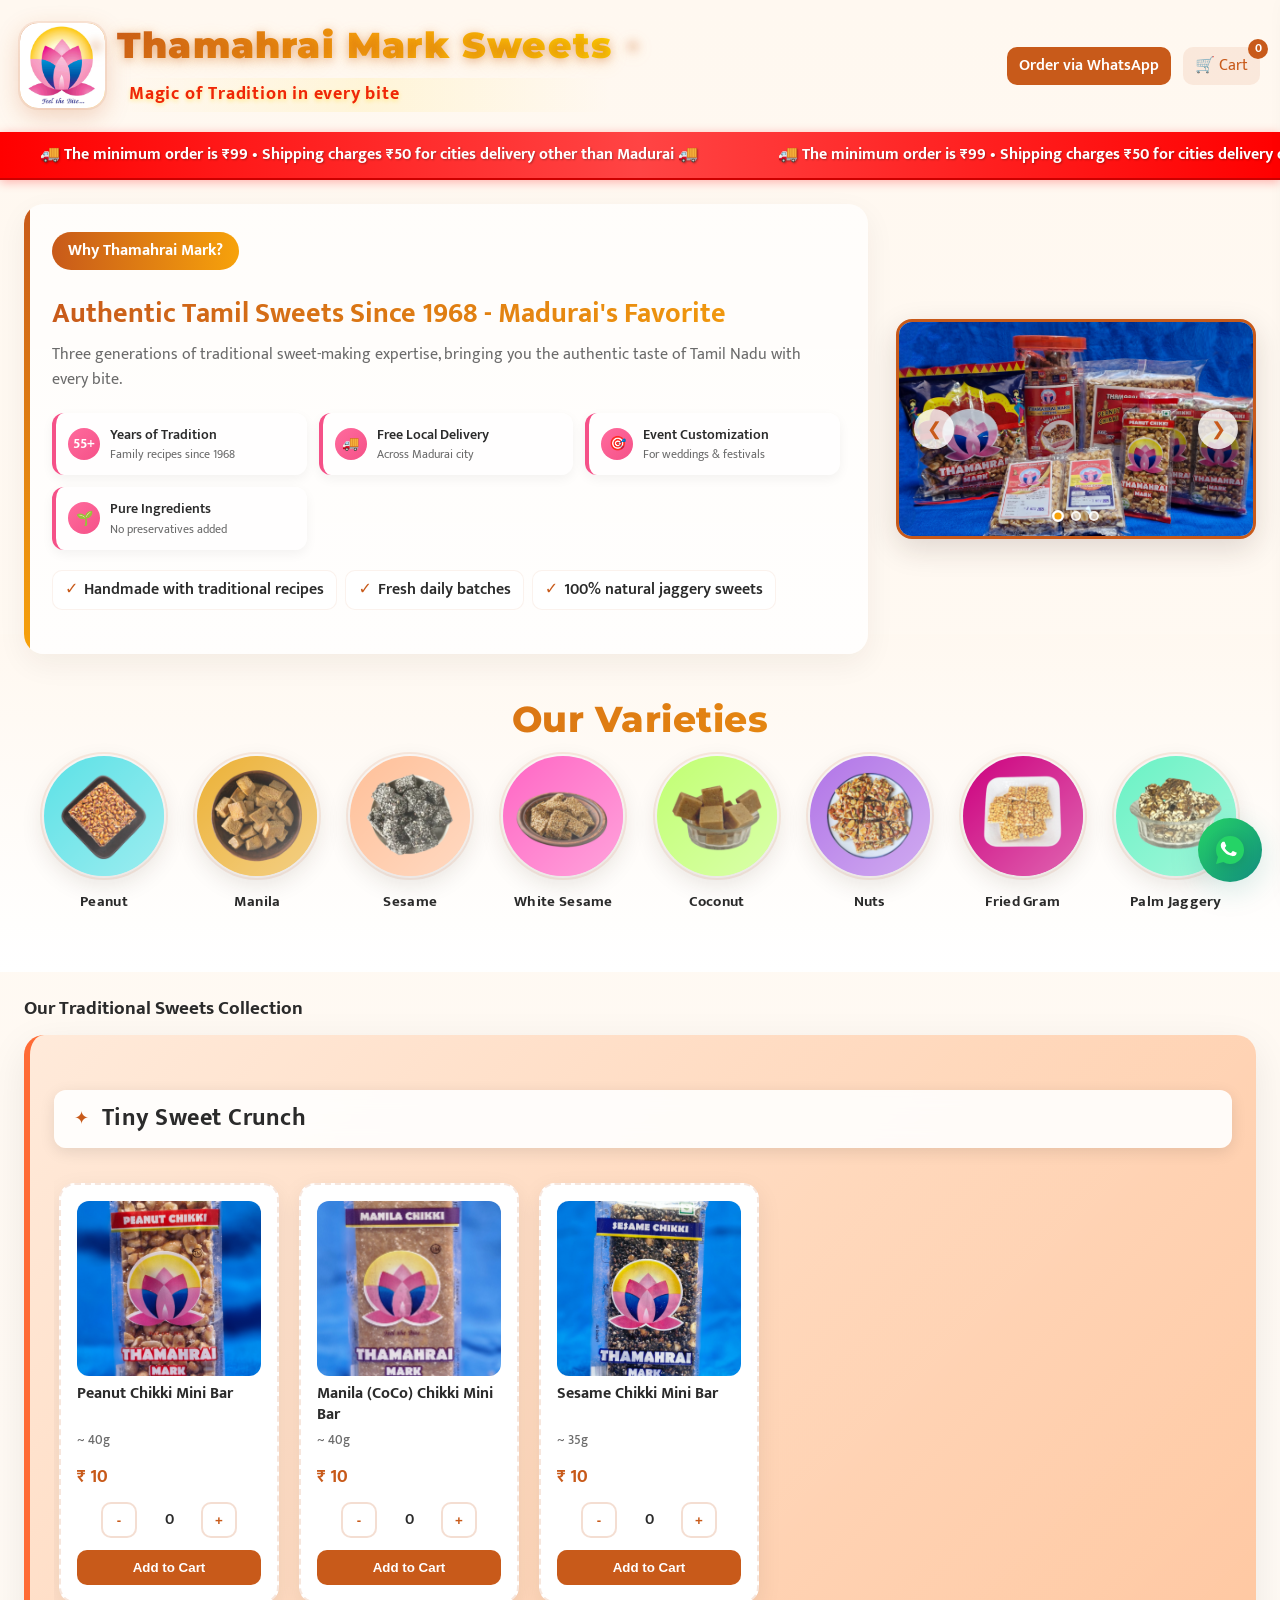
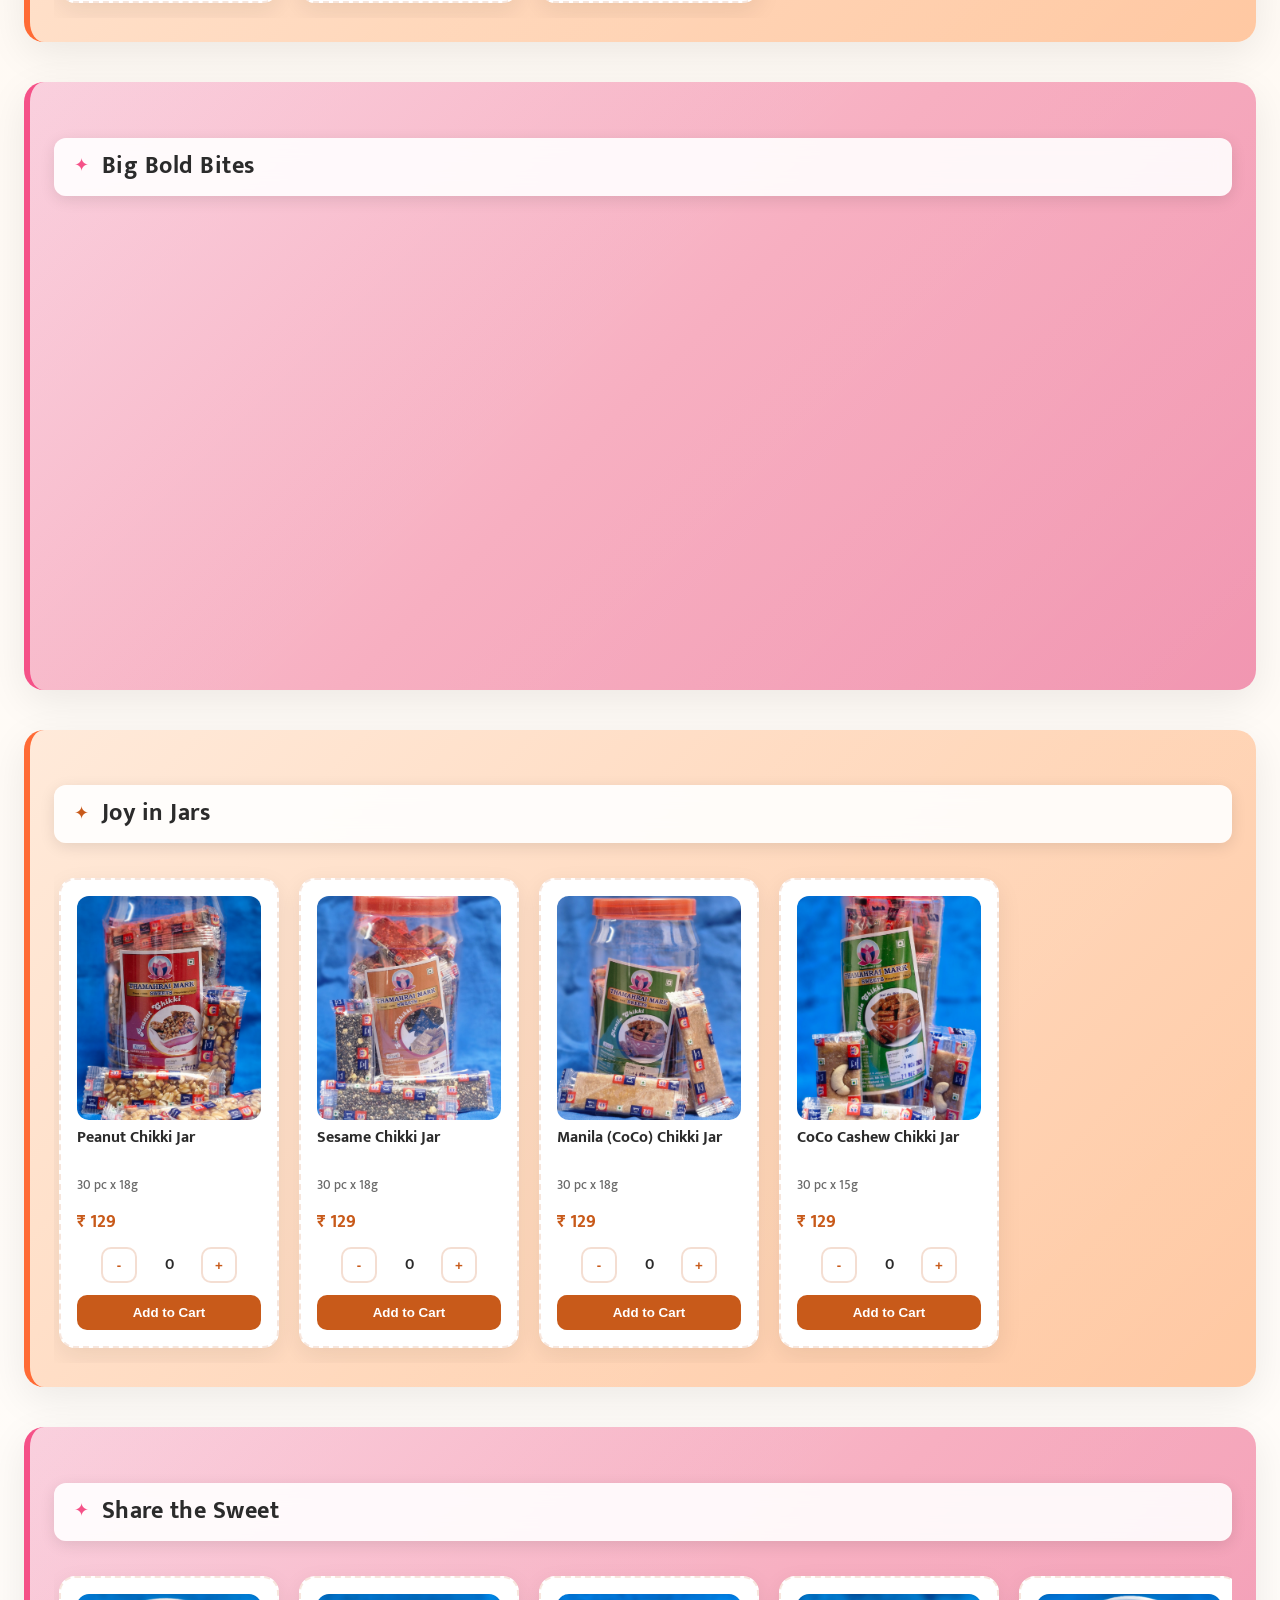
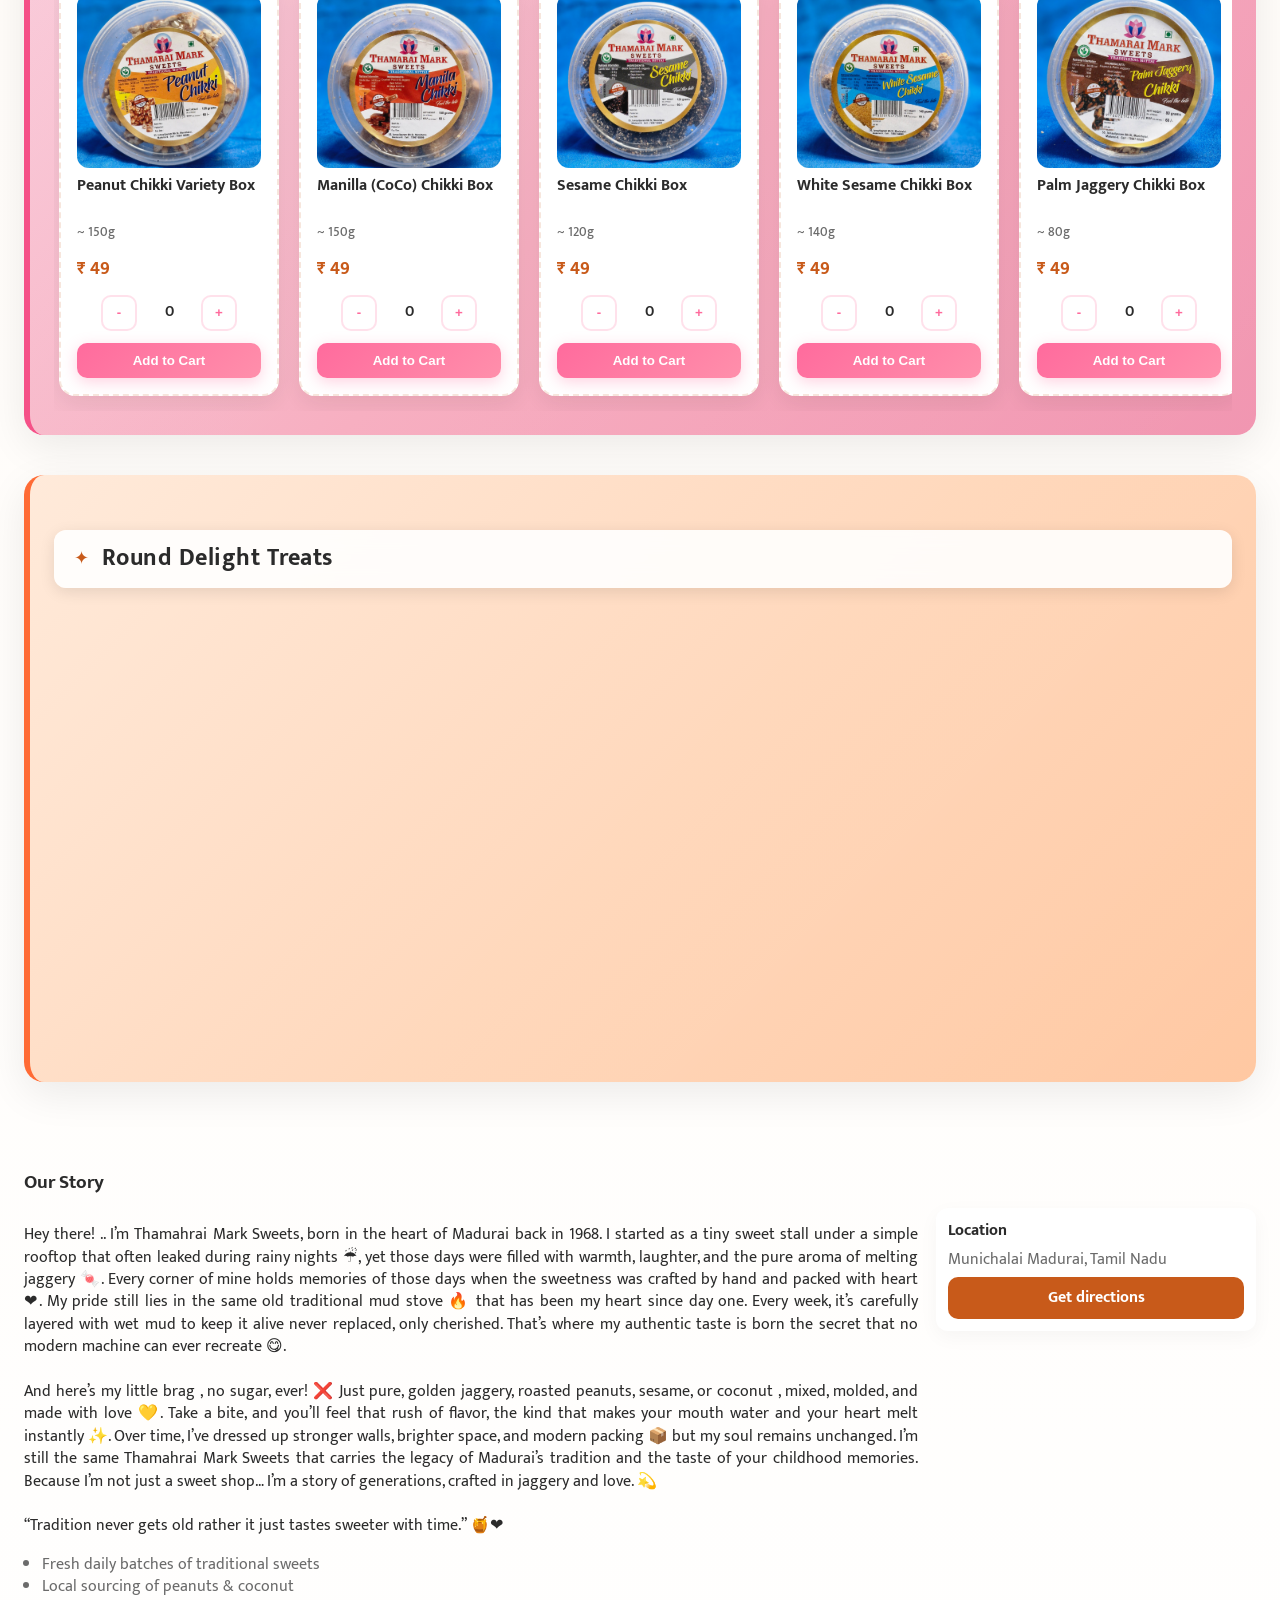
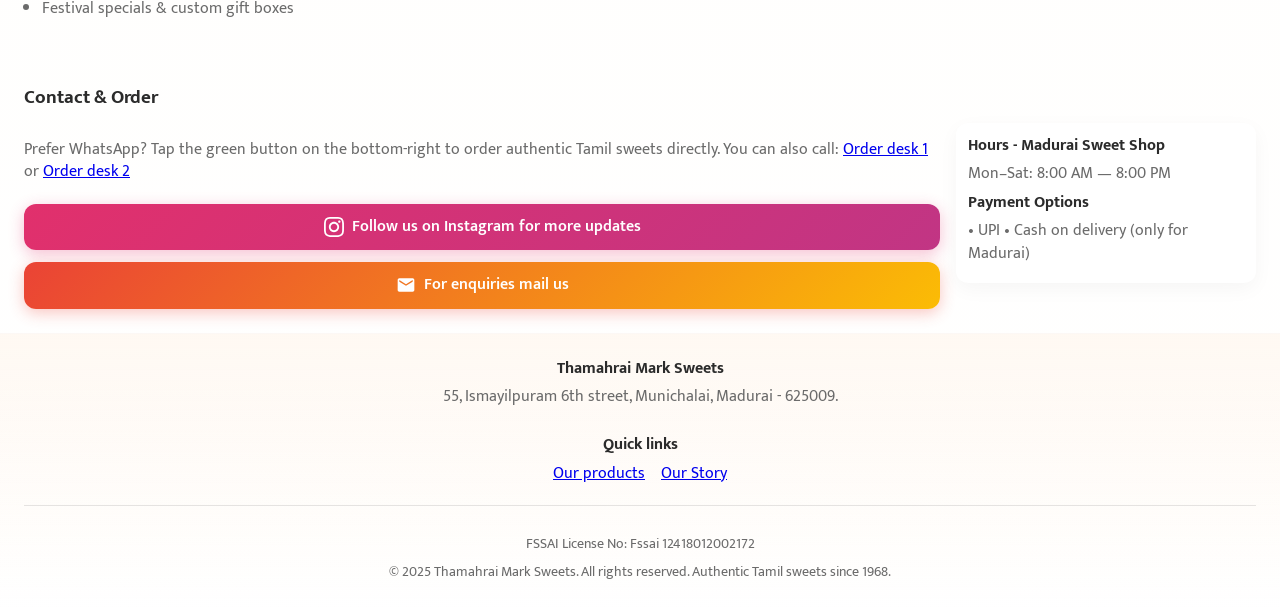
==== commit 1beec9c0: "Update index.html" ====
--- a/index.html
+++ b/index.html
@@ -351,7 +351,28 @@
     .payment-options { display: flex; gap: 12px; margin-top: 15px; flex-wrap: wrap; }
     .payment-btn { flex: 1; min-width: 140px; padding: 12px 16px; border-radius: 10px; border: none; font-weight: 700; cursor: pointer; transition: all 0.3s ease; display: flex; align-items: center; justify-content: center; gap: 8px; text-decoration: none; text-align: center; }
     .whatsapp-btn { background: linear-gradient(135deg, #25D366, #128C7E); color: white; }
+    .upi-btn { background: linear-gradient(135deg, #6F42C1, #8B5CF6); color: white; }
     .payment-btn:hover { transform: translateY(-2px); box-shadow: 0 6px 20px rgba(0,0,0,0.15); }
+    .payment-modal { display: none; position: fixed; top: 0; left: 0; width: 100%; height: 100%; background: rgba(0,0,0,0.5); z-index: 1002; align-items: center; justify-content: center; }
+    .payment-modal.active { display: flex; }
+    .modal-content { background: white; border-radius: 16px; padding: 24px; max-width: 500px; width: 90%; max-height: 90vh; overflow-y: auto; }
+    .modal-header { display: flex; justify-content: space-between; align-items: center; margin-bottom: 20px; }
+    .modal-title { font-size: 20px; font-weight: 700; margin: 0; }
+    .close-modal { background: none; border: none; font-size: 24px; cursor: pointer; color: var(--muted); }
+    .upload-section { margin-top: 20px; padding: 20px; border: 2px dashed rgba(200,90,30,0.3); border-radius: 12px; text-align: center; }
+    .upload-btn { display: inline-block; padding: 10px 20px; background: var(--accent); color: white; border-radius: 8px; cursor: pointer; margin-top: 10px; }
+    .transaction-id-input, .customer-name-input { width: 100%; padding: 12px; border: 1px solid rgba(0,0,0,0.1); border-radius: 8px; margin-top: 10px; }
+    .success-message { background: #d4edda; color: #155724; padding: 12px; border-radius: 8px; margin-top: 15px; display: none; }
+    .warning-message { background: #fff3cd; color: #856404; padding: 12px; border-radius: 8px; margin-top: 15px; display: none; }
+
+    .loading-overlay { position: fixed; top: 0; left: 0; width: 100%; height: 100%; background: rgba(255, 255, 255, 0.95); z-index: 9999; display: none; align-items: center; justify-content: center; }
+    .loading-content { text-align: center; background: white; padding: 30px; border-radius: 16px; box-shadow: 0 10px 30px rgba(0,0,0,0.2); border: 2px solid var(--accent); max-width: 350px; width: 90%; }
+    .loading-spinner { width: 50px; height: 50px; border: 5px solid #f3f3f3; border-top: 5px solid var(--accent); border-radius: 50%; animation: spin 1s linear infinite; margin: 0 auto 20px; }
+    @keyframes spin { 0% { transform: rotate(0deg); } 100% { transform: rotate(360deg); } }
+    .loading-subtext { font-size: 14px; color: var(--muted); margin-top: 10px; }
+    .progress-container { width: 100%; background: #f0f0f0; border-radius: 10px; margin: 15px 0; overflow: hidden; }
+    .progress-bar { height: 8px; background: linear-gradient(90deg, var(--accent), var(--accent-2)); border-radius: 10px; width: 0%; transition: width 0.3s ease; }
+    .progress-text { font-size: 14px; color: var(--muted); text-align: center; margin-top: 5px; }
 
     footer{padding:24px;background:linear-gradient(180deg, rgba(255,245,235,0.6), transparent);border-top:1px solid rgba(200,140,100,0.06)}
     .footer-grid{display:flex;gap:20px;flex-wrap:wrap}
@@ -563,24 +584,24 @@
     
     <div style="flex:1;min-width:280px">
       <p style="text-align:justify;text-justify:inter-word">
-        Hey there! .. I'm Thamahrai Mark Sweets, born in the heart of Madurai back in 1968. 
+        Hey there! .. I’m Thamahrai Mark Sweets, born in the heart of Madurai back in 1968. 
         I started as a tiny sweet stall under a simple rooftop that often leaked during rainy 
         nights ☔, yet those days were filled with warmth, laughter, and the pure aroma of melting 
         jaggery 🍬. Every corner of mine holds memories of those days when the sweetness was 
         crafted by hand and packed with heart ❤. My pride still lies in the same old traditional 
-        mud stove 🔥 that has been my heart since day one. Every week, it's carefully layered 
-        with wet mud to keep it alive never replaced, only cherished. That's where my authentic 
+        mud stove 🔥 that has been my heart since day one. Every week, it’s carefully layered 
+        with wet mud to keep it alive never replaced, only cherished. That’s where my authentic 
         taste is born the secret that no modern machine can ever recreate 😋.
         <br><br>
-        And here's my little brag , no sugar, ever! ❌ Just pure, golden jaggery, roasted peanuts, 
-        sesame, or coconut , mixed, molded, and made with love 💛. Take a bite, and you'll feel 
+        And here’s my little brag , no sugar, ever! ❌ Just pure, golden jaggery, roasted peanuts, 
+        sesame, or coconut , mixed, molded, and made with love 💛. Take a bite, and you’ll feel 
         that rush of flavor, the kind that makes your mouth water and your heart melt instantly ✨. 
-        Over time, I've dressed up stronger walls, brighter space, and modern packing 📦 but my 
-        soul remains unchanged. I'm still the same Thamahrai Mark Sweets that carries the legacy 
-        of Madurai's tradition and the taste of your childhood memories. Because I'm not just a 
-        sweet shop… I'm a story of generations, crafted in jaggery and love. 💫
+        Over time, I’ve dressed up stronger walls, brighter space, and modern packing 📦 but my 
+        soul remains unchanged. I’m still the same Thamahrai Mark Sweets that carries the legacy 
+        of Madurai’s tradition and the taste of your childhood memories. Because I’m not just a 
+        sweet shop… I’m a story of generations, crafted in jaggery and love. 💫
         <br><br>
-        "Tradition never gets old rather it just tastes sweeter with time." 🍯❤
+        “Tradition never gets old rather it just tastes sweeter with time.” 🍯❤
       </p>
 
       <ul style="color:var(--muted);text-align:justify;text-justify:inter-word;padding-left:18px">
@@ -659,6 +680,19 @@
     <p style="margin:8px 0;color:var(--muted);font-size:14px">© 2025 Thamahrai Mark Sweets. All rights reserved. Authentic Tamil sweets since 1968.</p>
   </div>
 </footer>
+
+<!-- Loading Overlay -->
+<div class="loading-overlay" id="loadingOverlay">
+  <div class="loading-content">
+    <div class="loading-spinner"></div>
+    <p id="loadingMessage">Submitting your payment details...</p>
+    <div class="progress-container" id="progressContainer" style="display: none;">
+      <div class="progress-bar" id="progressBar"></div>
+      <div class="progress-text" id="progressText">0%</div>
+    </div>
+    <p class="loading-subtext">Please don't close this window</p>
+  </div>
+</div>
 
 <!-- Cart Sidebar -->
 <div class="cart-overlay" id="cartOverlay"></div>
@@ -676,9 +710,9 @@
       <span id="cartTotalAmount">₹ 0</span>
     </div>
     
-    <!-- Updated payment section with only WhatsApp option -->
+    <!-- Add payment section in cart -->
     <div class="payment-section">
-      <h4 style="margin: 0 0 15px; text-align: center;">Complete Your Order</h4>
+      <h4 style="margin: 0 0 15px; text-align: center;">Choose Payment Method</h4>
       <div class="payment-options">
         <button class="payment-btn whatsapp-btn" id="checkoutWhatsApp">
           <svg width="18" height="18" viewBox="0 0 24 24" fill="currentColor">
@@ -686,6 +720,12 @@
           </svg>
           Order via WhatsApp
         </button>
+        <button class="payment-btn upi-btn" id="payByUPI">
+          <svg width="18" height="18" viewBox="0 0 24 24" fill="currentColor">
+            <path d="M12 2C6.48 2 2 6.48 2 12s4.48 10 10 10 10-4.48 10-10S17.52 2 12 2zm-1 15h-2v-6h2v6zm4 0h-2v-6h2v6zm-6-8c0-.55.45-1 1-1s1 .45 1 1-.45 1-1 1-1-.45-1-1zm8 0c0-.55.45-1 1-1s1 .45 1 1-.45 1-1 1-1-.45-1-1z"/>
+          </svg>
+          Pay by UPI
+        </button>
       </div>
     </div>
     
@@ -694,6 +734,68 @@
         Clear Cart
       </button>
     </div>
+  </div>
+</div>
+
+<!-- Add UPI Payment Modal -->
+<div class="payment-modal" id="upiModal">
+  <div class="modal-content">
+    <div class="modal-header">
+      <h3 class="modal-title">UPI Payment</h3>
+      <button class="close-modal" id="closeUPIModal">&times;</button>
+    </div>
+    
+    <div id="upiPaymentStep">
+      <p>Complete your payment using any UPI app. The amount will be automatically filled.</p>
+      
+      <div style="text-align: center; margin: 20px 0;">
+        <p><strong>Amount to Pay:</strong> <span id="upiAmount">₹ 0</span></p>
+        <p><strong>UPI ID:</strong> swetha33033@okhdfcbank</p>
+      </div>
+      
+      <button class="btn" id="openUPIApp" style="width: 100%; margin-bottom: 15px;">
+        Open UPI App & Pay
+      </button>
+      
+      <p style="text-align: center; font-size: 14px; color: var(--muted);">
+        After successful payment, click "I've Paid" to submit payment details
+      </p>
+      
+      <button class="btn btn-outline" id="paidButton" style="width: 100%;">
+        I've Paid
+      </button>
+
+      <div class="warning-message" id="paymentWarning">
+        Please complete the payment first by clicking "Open UPI App & Pay" button above.
+      </div>
+    </div>
+    
+<div id="uploadProofStep" style="display: none;">
+  <p>Please provide your details and upload payment screenshot:</p>
+  
+  <!-- Updated form without direct submission -->
+  <form id="paymentForm">
+    <input type="text" name="customer_name" id="customerName" class="customer-name-input" placeholder="Your Full Name *" required>
+    <input type="text" name="transaction_id" id="transactionId" class="transaction-id-input" placeholder="Transaction ID *" required>
+    
+    <div class="upload-section">
+      <input type="file" name="payment_screenshot" id="paymentProof" accept="image/*" style="display: none;" required>
+      <label for="paymentProof" class="upload-btn">📸 Upload Payment Screenshot *</label>
+      <p style="font-size: 12px; color: var(--muted); margin-top: 8px;">
+        Maximum file size: 2MB. Images will be compressed automatically.
+      </p>
+      <p id="fileName" style="margin-top: 10px; font-size: 14px;"></p>
+    </div>
+    
+    <div class="success-message" id="successMessage">
+      Payment details submitted successfully! We'll verify and confirm your order shortly.
+    </div>
+    
+    <button type="button" class="btn" id="submitPayment" style="width: 100%; margin-top: 15px;">
+      Submit Payment & Open WhatsApp
+    </button>
+  </form>
+</div>
   </div>
 </div>
 
@@ -902,9 +1004,14 @@
 ];
 
 // ----------------------
-// WhatsApp Configuration
-// ----------------------
+// UPI Configuration
+// ----------------------
+const COMPANY_UPI_ID = "swetha33033@okhdfcbank";
 const WHATSAPP_NUMBER = "917598768899"; // Your WhatsApp number
+// ----------------------
+// Image Upload Configuration  
+// ----------------------
+const IMAGEBB_API_KEY = '14c6da0e311178eb321eff414e2c8d14';
 
 // ----------------------
 // Render Varieties
@@ -932,6 +1039,9 @@
 
 // ✅ Always start with an empty cart (no localStorage restore)
 let cart = [];
+
+// Payment tracking
+let upiButtonClicked = false;
 
 // DOM elements
 const cartIcon = document.getElementById('cartIcon');
@@ -945,6 +1055,345 @@
 const clearCartBtn = document.getElementById('clearCart');
 const toast = document.getElementById('toast');
 const toastMessage = document.getElementById('toastMessage');
+
+// UPI Payment Elements
+const payByUPI = document.getElementById('payByUPI');
+const upiModal = document.getElementById('upiModal');
+const closeUPIModal = document.getElementById('closeUPIModal');
+const openUPIApp = document.getElementById('openUPIApp');
+const paidButton = document.getElementById('paidButton');
+const upiPaymentStep = document.getElementById('upiPaymentStep');
+const uploadProofStep = document.getElementById('uploadProofStep');
+const paymentProof = document.getElementById('paymentProof');
+const transactionId = document.getElementById('transactionId');
+const customerName = document.getElementById('customerName');
+const submitPayment = document.getElementById('submitPayment');
+const successMessage = document.getElementById('successMessage');
+const paymentWarning = document.getElementById('paymentWarning');
+const upiAmount = document.getElementById('upiAmount');
+const fileName = document.getElementById('fileName');
+
+// Loading Overlay Elements
+const loadingOverlay = document.getElementById('loadingOverlay');
+const loadingMessage = document.getElementById('loadingMessage');
+const progressContainer = document.getElementById('progressContainer');
+const progressBar = document.getElementById('progressBar');
+const progressText = document.getElementById('progressText');
+
+// ----------------------
+// Image Compression Function
+// ----------------------
+function compressImage(file, maxWidth = 800, maxHeight = 800, quality = 0.7) {
+  return new Promise((resolve, reject) => {
+    const canvas = document.createElement('canvas');
+    const ctx = canvas.getContext('2d');
+    const img = new Image();
+    
+    img.onload = function() {
+      // Calculate new dimensions while maintaining aspect ratio
+      let width = img.width;
+      let height = img.height;
+      
+      if (width > maxWidth) {
+        height = (height * maxWidth) / width;
+        width = maxWidth;
+      }
+      
+      if (height > maxHeight) {
+        width = (width * maxHeight) / height;
+        height = maxHeight;
+      }
+      
+      // Set canvas dimensions
+      canvas.width = width;
+      canvas.height = height;
+      
+      // Draw and compress image
+      ctx.drawImage(img, 0, 0, width, height);
+      
+      // Convert to blob with specified quality
+      canvas.toBlob(
+        (blob) => {
+          if (blob) {
+            // Create new file with compressed blob
+            const compressedFile = new File([blob], file.name, {
+              type: 'image/jpeg',
+              lastModified: Date.now()
+            });
+            resolve(compressedFile);
+          } else {
+            reject(new Error('Canvas to Blob conversion failed'));
+          }
+        },
+        'image/jpeg',
+        quality
+      );
+    };
+    
+    img.onerror = reject;
+    img.src = URL.createObjectURL(file);
+  });
+}
+
+// ----------------------
+// Progress Bar Functions
+// ----------------------
+function updateProgress(percentage, message = '') {
+  if (message) {
+    loadingMessage.textContent = message;
+  }
+  
+  progressBar.style.width = `${percentage}%`;
+  progressText.textContent = `${Math.round(percentage)}%`;
+  
+  if (percentage > 0 && progressContainer.style.display === 'none') {
+    progressContainer.style.display = 'block';
+  }
+}
+
+function showLoadingOverlay(message = 'Submitting your payment details...') {
+  loadingMessage.textContent = message;
+  progressContainer.style.display = 'none';
+  progressBar.style.width = '0%';
+  progressText.textContent = '0%';
+  loadingOverlay.style.display = 'flex';
+}
+
+function hideLoadingOverlay() {
+  loadingOverlay.style.display = 'none';
+}
+
+// ----------------------
+// WhatsApp Opening Function (Popup-safe)
+// ----------------------
+function openWhatsAppDirectly(name, txnId) {
+  const orderDetails = cart.map(item => 
+    `• ${item.quantity} x ${item.name} (${item.weight}) - ₹${item.price * item.quantity}`
+  ).join('\n');
+  
+  const message = `UPI Payment Confirmation - ${name}
+
+Amount: ₹${getCartTotal()}
+Transaction ID: ${txnId}
+
+Order Details:
+${orderDetails}
+
+✅ Payment screenshot submitted to admin email
+
+Delivery Address: `;
+
+  const url = `https://wa.me/${WHATSAPP_NUMBER}?text=${encodeURIComponent(message)}`;
+  
+  // Create a temporary link and click it (popup-safe method)
+  const link = document.createElement('a');
+  link.href = url;
+  link.target = '_blank';
+  link.rel = 'noopener noreferrer';
+  document.body.appendChild(link);
+  link.click();
+  document.body.removeChild(link);
+}
+
+// ----------------------
+// Enhanced Form Submission with Image Upload
+// ----------------------
+// ----------------------
+// UPDATED Form Submission with Image Upload
+// ----------------------
+async function submitPaymentDetails() {
+  // Validate form first
+  if (!validatePaymentForm()) {
+    return;
+  }
+
+  const file = paymentProof.files[0];
+  const txnId = transactionId.value.trim();
+  const name = customerName.value.trim();
+  
+  // Show loading overlay immediately
+  showLoadingOverlay('Preparing your submission...');
+  
+  submitPayment.textContent = 'Processing...';
+  submitPayment.disabled = true;
+
+  try {
+    // Step 1: Compress image
+    updateProgress(10, 'Compressing image...');
+    let processedFile = file;
+    
+    if (file.size > 500000) {
+      try {
+        processedFile = await compressImage(file, 800, 800, 0.7);
+        updateProgress(30, 'Image compressed! Uploading...');
+      } catch (compressError) {
+        console.warn('Image compression failed, using original:', compressError);
+      }
+    } else {
+      updateProgress(30, 'Uploading image...');
+    }
+
+    // Step 2: Upload image to ImageBB
+    updateProgress(40, 'Uploading screenshot to cloud...');
+    
+    let imageUrl = '';
+    try {
+      imageUrl = await uploadImageToImageBB(processedFile);
+      updateProgress(70, 'Screenshot uploaded successfully!');
+    } catch (uploadError) {
+      console.warn('ImageBB upload failed:', uploadError);
+      throw new Error('Screenshot upload failed');
+    }
+
+    // Step 3: Prepare form data
+    updateProgress(80, 'Submitting payment details...');
+    
+    const formData = new FormData();
+    formData.append('_subject', `💰 UPI Payment - ${name} - ₹${getCartTotal()}`);
+    formData.append('_template', 'table');
+    formData.append('_captcha', 'false');
+    formData.append('_cc', 'thamahraimarksweets@gmail.com');
+    
+    // Customer details
+    formData.append('customer_name', name);
+    formData.append('transaction_id', txnId);
+    formData.append('order_total', `₹${getCartTotal()}`);
+    formData.append('order_details', getOrderDetailsText());
+    
+    // Image URL from ImageBB
+    formData.append('payment_screenshot_url', imageUrl);
+    formData.append('image_view_link', `🔗 View Screenshot: ${imageUrl}`);
+
+    // Step 4: Submit to FormSubmit
+    updateProgress(90, 'Finalizing...');
+    
+    const submissionResponse = await fetch('https://formsubmit.co/ajax/thamahraimarksweets@gmail.com', {
+      method: 'POST',
+      body: formData
+    });
+
+    const result = await submissionResponse.json();
+    
+    if (!submissionResponse.ok) {
+      throw new Error('Form submission failed');
+    }
+
+    // Step 5: Success
+    updateProgress(100, 'Success! Opening WhatsApp...');
+    
+    successMessage.innerHTML = `
+      ✅ Payment details submitted successfully!<br>
+      📸 Screenshot uploaded to cloud storage<br>
+      📧 Check email for complete details<br>
+      📱 Opening WhatsApp...
+    `;
+    successMessage.style.display = 'block';
+
+    // Step 6: Open WhatsApp
+    setTimeout(() => {
+      openWhatsAppDirectly(name, txnId, imageUrl);
+    }, 500);
+
+    // Step 7: Clean up
+    setTimeout(() => {
+      //clearCart();
+      closeUPIModalFunc();
+      hideLoadingOverlay();
+      submitPayment.textContent = 'Submit Payment & Open WhatsApp';
+      submitPayment.disabled = false;
+    }, 4000);
+    
+  } catch (error) {
+    console.error('Submission error:', error);
+    hideLoadingOverlay();
+    
+    // Fallback: Open WhatsApp with error message
+    const orderDetails = cart.map(item => 
+      `• ${item.quantity} x ${item.name} - ₹${item.price * item.quantity}`
+    ).join('\n');
+    
+    const fallbackMessage = `UPI Payment Issue - ${customerName.value.trim()}
+
+Amount: ₹${getCartTotal()}
+TXN: ${transactionId.value.trim()}
+
+Order:
+${orderDetails}
+
+❌ Screenshot upload failed - please send screenshot manually
+
+Delivery: `;
+
+    openWhatsAppDirectlyWithMessage(fallbackMessage);
+    
+    showToast('Screenshot upload failed. WhatsApp opened - please send screenshot manually.');
+    submitPayment.textContent = 'Submit Payment & Open WhatsApp';
+    submitPayment.disabled = false;
+  }
+}
+
+// ----------------------
+// Image Upload Function (USES YOUR API KEY)
+// ----------------------
+async function uploadImageToImageBB(file) {
+  const formData = new FormData();
+  formData.append('image', file);
+  
+  const response = await fetch(`https://api.imgbb.com/1/upload?key=14c6da0e311178eb321eff414e2c8d14`, {
+    method: 'POST',
+    body: formData
+  });
+  
+  const result = await response.json();
+  
+  if (result.success) {
+    return result.data.url; // Return image URL
+  } else {
+    throw new Error('ImageBB upload failed: ' + result.error.message);
+  }
+}
+
+// ----------------------
+// Updated WhatsApp Function
+// ----------------------
+function openWhatsAppDirectly(name, txnId, imageUrl) {
+  const orderDetails = cart.map(item => 
+    `• ${item.quantity} x ${item.name} (${item.weight}) - ₹${item.price * item.quantity}`
+  ).join('\n');
+  
+  let message = `UPI Payment Confirmation - ${name}\n\n`;
+  message += `Amount: ₹${getCartTotal()}\n`;
+  message += `Transaction ID: ${txnId}\n\n`;
+  message += `Order Details:\n${orderDetails}\n\n`;
+  
+  if (imageUrl) {
+    message += `✅ Payment screenshot uploaded\n`;
+    message += `📸 View: ${imageUrl}\n\n`;
+  }
+  
+  message += `Delivery Address: `;
+
+  const url = `https://wa.me/${WHATSAPP_NUMBER}?text=${encodeURIComponent(message)}`;
+  
+  // Popup-safe method
+  const link = document.createElement('a');
+  link.href = url;
+  link.target = '_blank';
+  link.rel = 'noopener noreferrer';
+  document.body.appendChild(link);
+  link.click();
+  document.body.removeChild(link);
+}
+
+function openWhatsAppDirectlyWithMessage(message) {
+  const url = `https://wa.me/${WHATSAPP_NUMBER}?text=${encodeURIComponent(message)}`;
+  const link = document.createElement('a');
+  link.href = url;
+  link.target = '_blank';
+  document.body.appendChild(link);
+  link.click();
+  document.body.removeChild(link);
+}
 
 // ----------------------
 // Slideshow functionality
@@ -1221,6 +1670,139 @@
 }
 
 // ----------------------
+// UPI Payment Functions
+// ----------------------
+function openUPIPayment() {
+  if (cart.length === 0) {
+    showToast('Add products to cart first!');
+    return;
+  }
+  
+  // Check minimum order amount
+  if (!validateMinimumOrder()) {
+    const total = getCartTotal();
+    const remaining = 99 - total;
+    showToast(`Minimum order is ₹99. Please add ₹${remaining} more items.`);
+    return;
+  }
+  
+  const total = getCartTotal();
+  upiAmount.textContent = `₹ ${total}`;
+  
+  // Reset the modal state
+  upiPaymentStep.style.display = 'block';
+  uploadProofStep.style.display = 'none';
+  successMessage.style.display = 'none';
+  paymentWarning.style.display = 'none';
+  paymentProof.value = '';
+  transactionId.value = '';
+  customerName.value = '';
+  fileName.textContent = '';
+  upiButtonClicked = false;
+  
+  upiModal.classList.add('active');
+}
+
+function closeUPIModalFunc() {
+  upiModal.classList.remove('active');
+}
+
+function triggerUPIPayment() {
+  const total = getCartTotal();
+  
+  // Mark that user clicked the UPI button
+  upiButtonClicked = true;
+  paymentWarning.style.display = 'none';
+  
+  // Create UPI payment URL
+  const upiUrl = `upi://pay?pa=${COMPANY_UPI_ID}&pn=Thamahrai Mark Sweets&am=${total}&cu=INR&tn=Payment for sweets order`;
+  
+  // Try to open UPI app
+  window.location.href = upiUrl;
+  
+  // Fallback: If UPI app not available, show instructions
+  setTimeout(() => {
+    if (!document.hidden) {
+      showToast('No UPI app detected. Please manually open your UPI app and send payment.');
+    }
+  }, 500);
+}
+
+function showUploadStep() {
+  // Check if user clicked the UPI payment button first
+  if (!upiButtonClicked) {
+    paymentWarning.style.display = 'block';
+    paymentWarning.scrollIntoView({ behavior: 'smooth' });
+    return;
+  }
+  
+  upiPaymentStep.style.display = 'none';
+  uploadProofStep.style.display = 'block';
+}
+
+function handleFileSelect(event) {
+  const file = event.target.files[0];
+  if (file) {
+    if (file.type.startsWith('image/')) {
+      const fileSize = (file.size / 1024 / 1024).toFixed(2); // Convert to MB
+      fileName.innerHTML = `
+        ✅ Screenshot selected: <strong>${file.name}</strong><br>
+        <small>Size: ${fileSize} MB | Type: ${file.type}</small>
+      `;
+    } else {
+      fileName.innerHTML = `❌ Please select an image file (JPEG, PNG, etc.)`;
+      paymentProof.value = ''; // Clear the invalid file
+    }
+  }
+}
+
+// ----------------------
+// Form Validation
+// ----------------------
+function validatePaymentForm() {
+  const file = paymentProof.files[0];
+  const txnId = transactionId.value.trim();
+  const name = customerName.value.trim();
+  
+  if (!file) {
+    showToast('Please upload payment screenshot');
+    return false;
+  }
+  
+  if (!txnId) {
+    showToast('Please enter transaction ID');
+    return false;
+  }
+  
+  if (!name) {
+    showToast('Please enter your name');
+    return false;
+  }
+  
+  // Validate file type
+  const validTypes = ['image/jpeg', 'image/png', 'image/jpg', 'image/gif'];
+  if (!validTypes.includes(file.type)) {
+    showToast('Please upload a valid image (JPEG, PNG, GIF)');
+    return false;
+  }
+  
+  // Validate file size (max 5MB)
+  if (file.size > 5 * 1024 * 1024) {
+    showToast('File size too large. Please upload image under 5MB');
+    return false;
+  }
+  
+  return true;
+}
+
+// Helper function to get order details
+function getOrderDetailsText() {
+  return cart.map(item => 
+    `${item.quantity}x ${item.name} (${item.weight}) - ₹${item.price * item.quantity}`
+  ).join(', ');
+}
+
+// ----------------------
 // WhatsApp ordering
 // ----------------------
 function sendWhatsAppOrder() {
@@ -1271,6 +1853,14 @@
 cartOverlay.addEventListener('click', closeCartSidebar);
 checkoutWhatsApp.addEventListener('click', sendWhatsAppOrder);
 clearCartBtn.addEventListener('click', clearCart);
+
+// UPI Payment Event Listeners
+payByUPI.addEventListener('click', openUPIPayment);
+closeUPIModal.addEventListener('click', closeUPIModalFunc);
+openUPIApp.addEventListener('click', triggerUPIPayment);
+paidButton.addEventListener('click', showUploadStep);
+paymentProof.addEventListener('change', handleFileSelect);
+submitPayment.addEventListener('click', submitPaymentDetails);
 
 // ----------------------
 // Existing functionality
@@ -1332,4 +1922,3 @@
 </script>
 </body>
 </html>
-
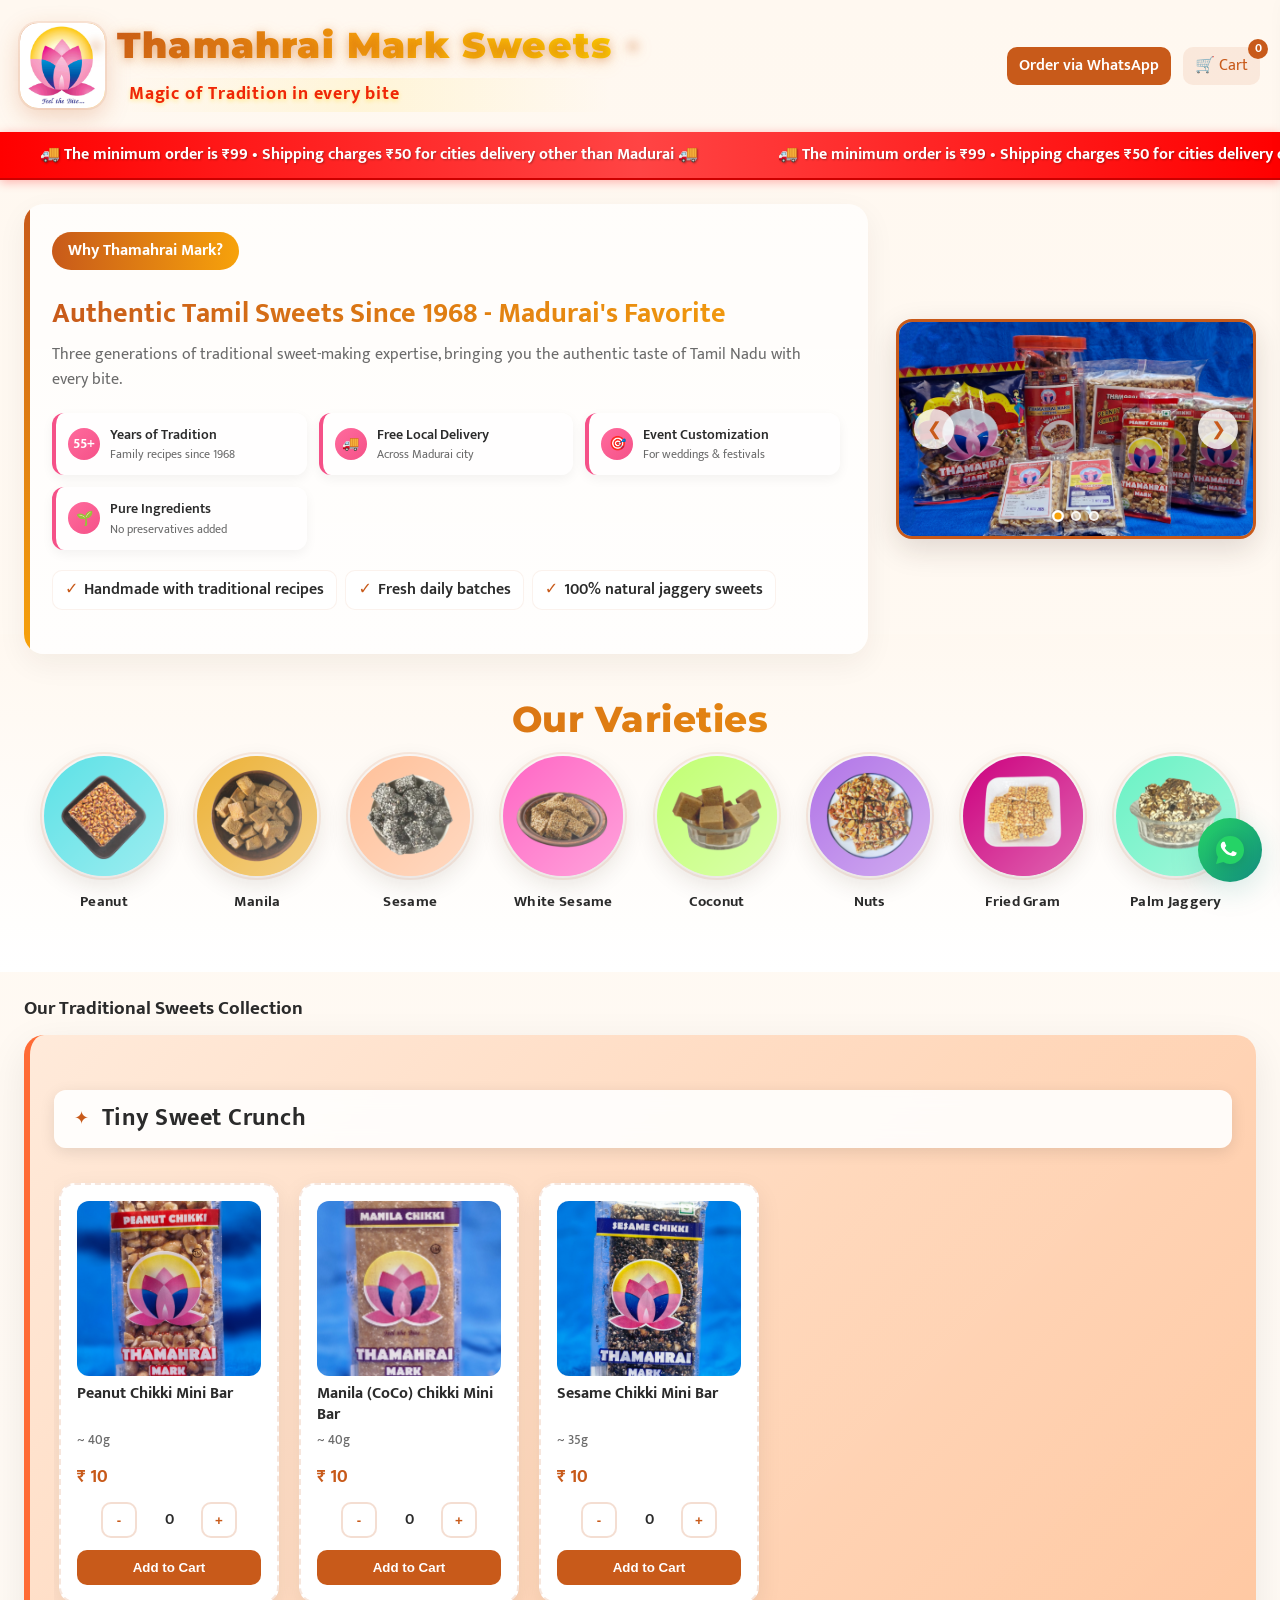
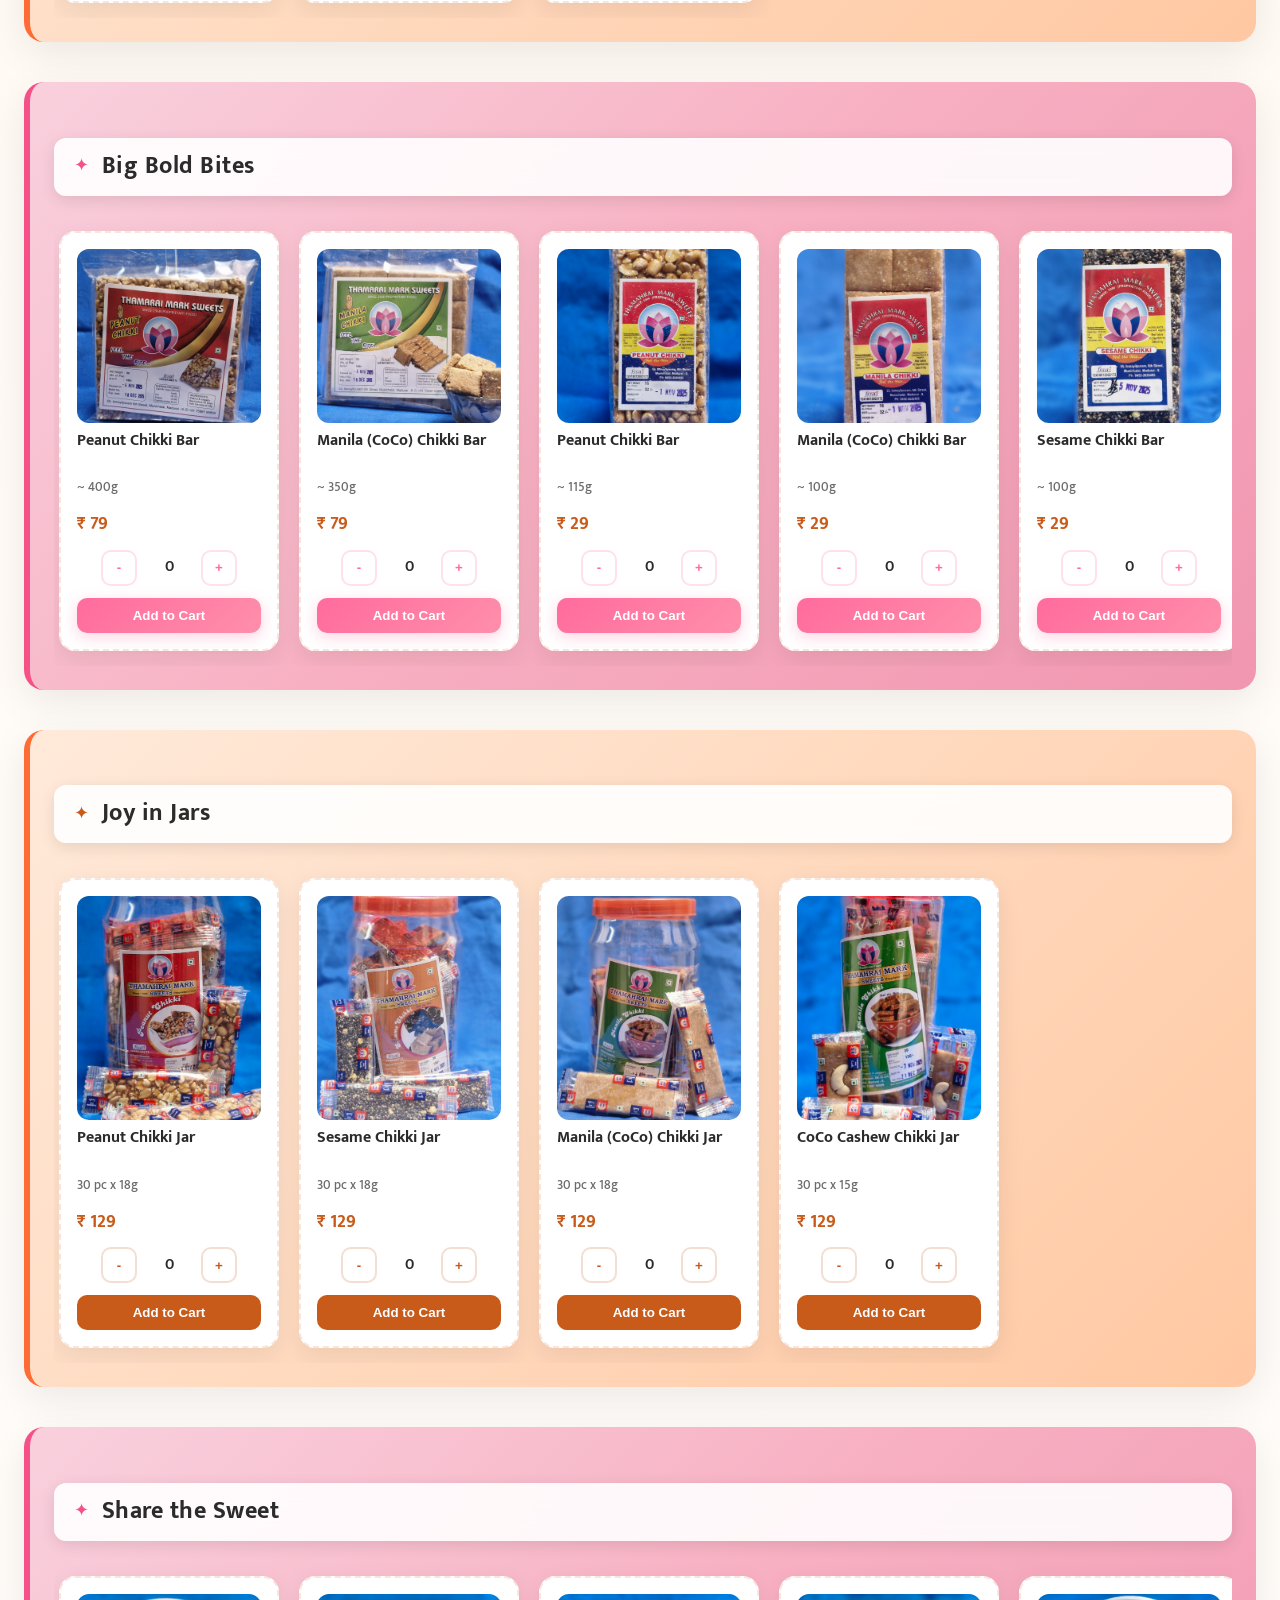
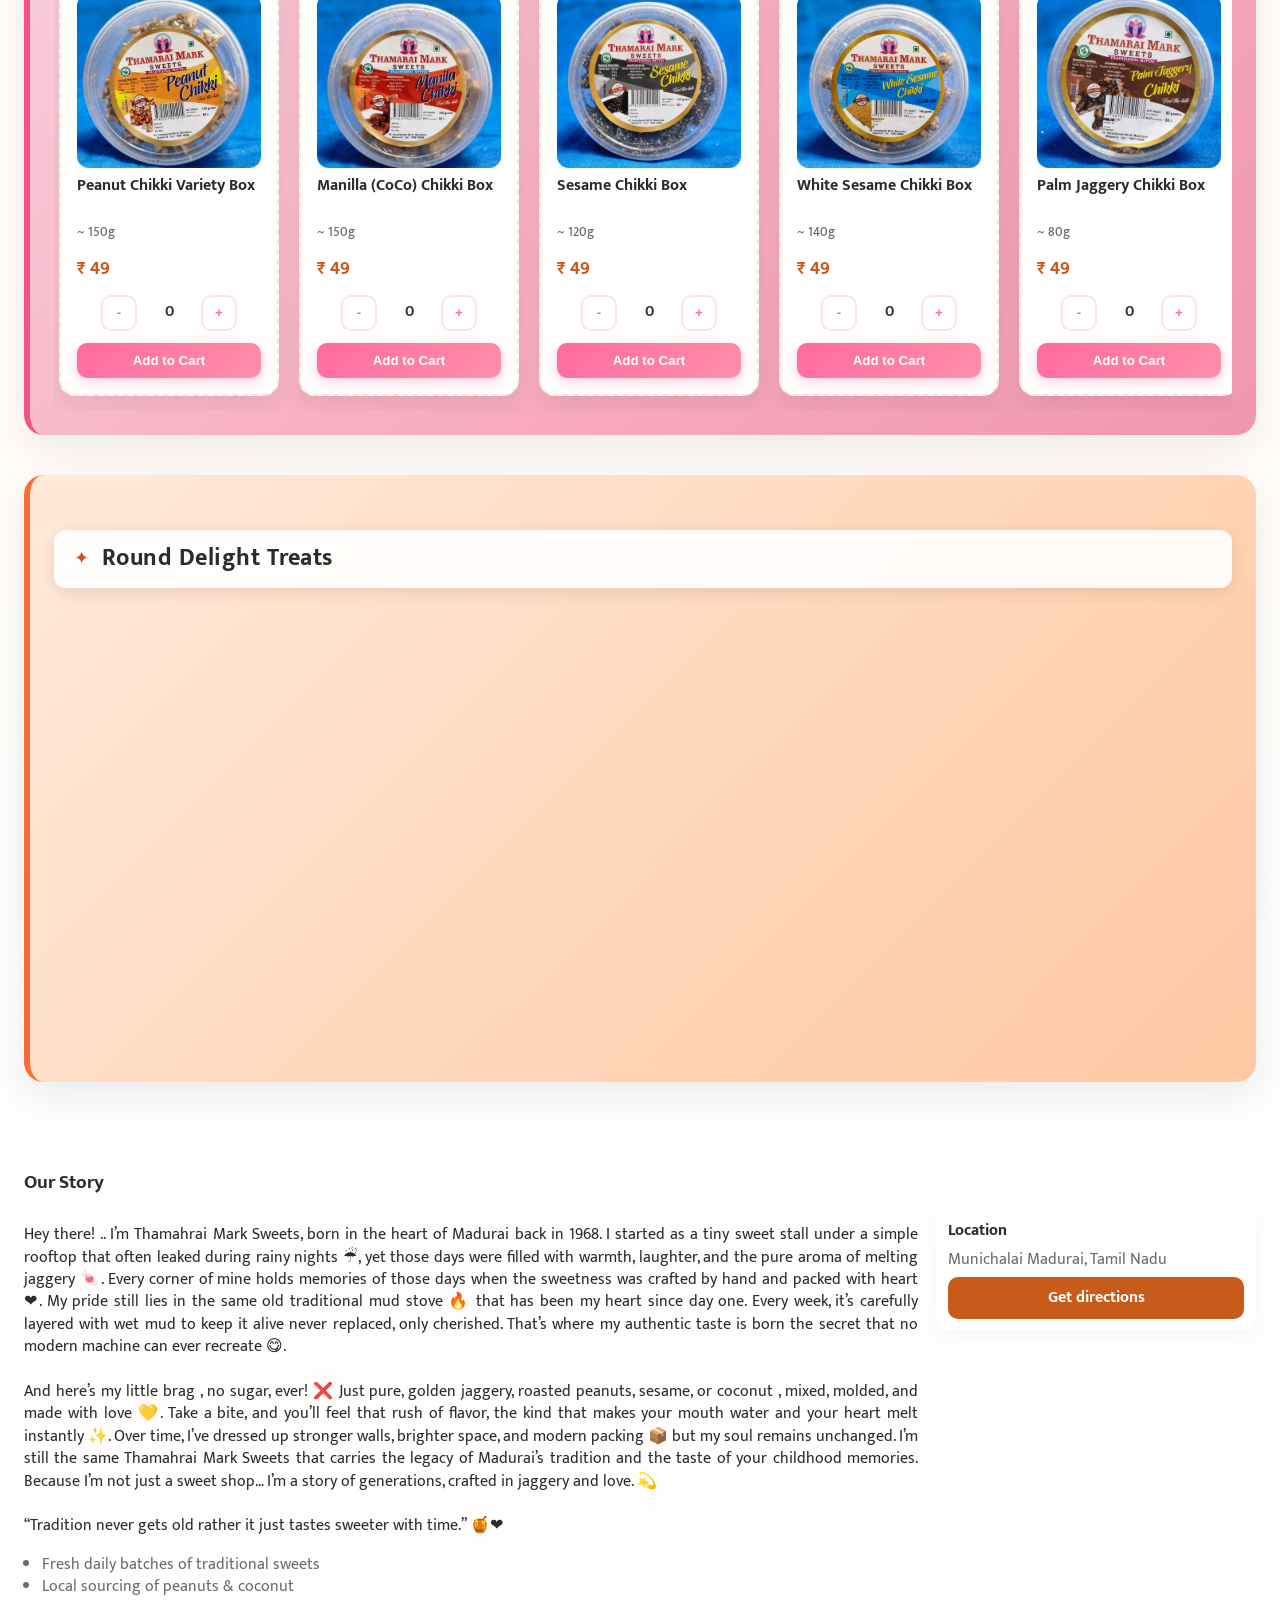
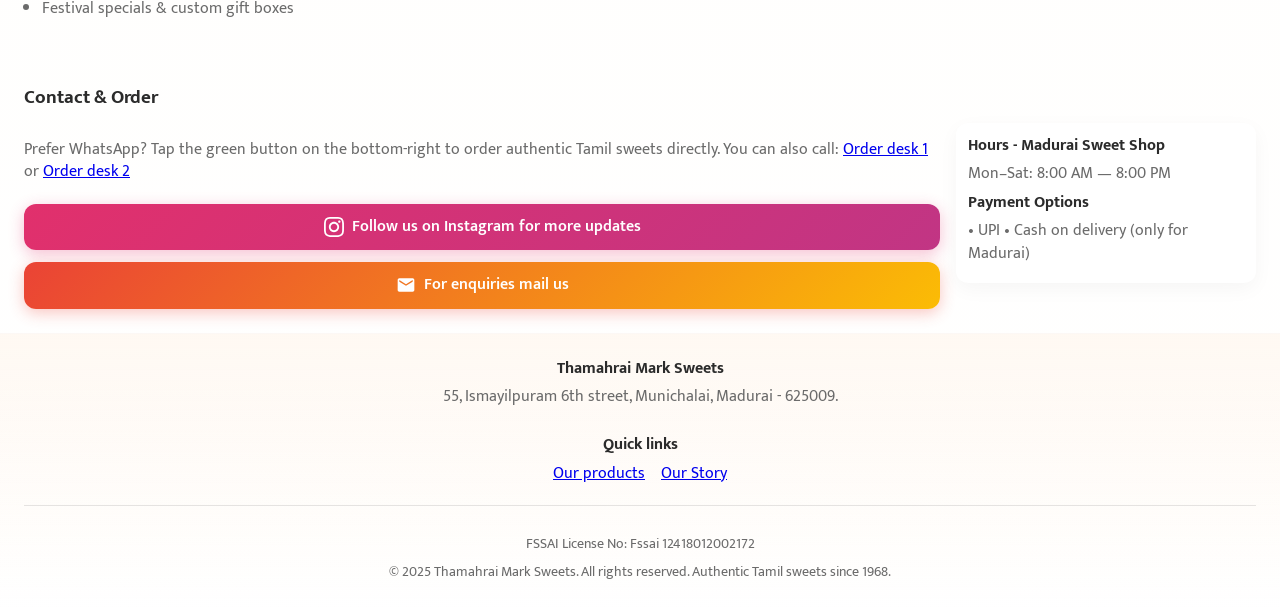
==== commit 3aebb77a: "Update index.html" ====
--- a/index.html
+++ b/index.html
@@ -1236,14 +1236,17 @@
     // Step 2: Upload image to ImageBB
     updateProgress(40, 'Uploading screenshot to cloud...');
     
-    let imageUrl = '';
-    try {
-      imageUrl = await uploadImageToImageBB(processedFile);
-      updateProgress(70, 'Screenshot uploaded successfully!');
-    } catch (uploadError) {
-      console.warn('ImageBB upload failed:', uploadError);
-      throw new Error('Screenshot upload failed');
-    }
+let imageUrl = "";
+try {
+    imageUrl = await uploadImageToImageBB(processedFile);
+} catch (uploadError) {
+    console.error("Image upload failed:", uploadError);
+
+    // Fallback so mail will still be sent
+    imageUrl = "SCREENSHOT_UPLOAD_FAILED";
+
+    // Do NOT throw → otherwise email will never be sent
+}
 
     // Step 3: Prepare form data
     updateProgress(80, 'Submitting payment details...');
@@ -1261,8 +1264,20 @@
     formData.append('order_details', getOrderDetailsText());
     
     // Image URL from ImageBB
-    formData.append('payment_screenshot_url', imageUrl);
-    formData.append('image_view_link', `🔗 View Screenshot: ${imageUrl}`);
+formData.append(
+    'payment_screenshot_url',
+    imageUrl === "SCREENSHOT_UPLOAD_FAILED" 
+        ? "Screenshot could not be uploaded"
+        : imageUrl
+);
+
+formData.append(
+    "image_view_link",
+    imageUrl === "SCREENSHOT_UPLOAD_FAILED"
+        ? "Screenshot upload failed. Customer will send on WhatsApp if needed."
+        : imageUrl
+);
+
 
     // Step 4: Submit to FormSubmit
     updateProgress(90, 'Finalizing...');
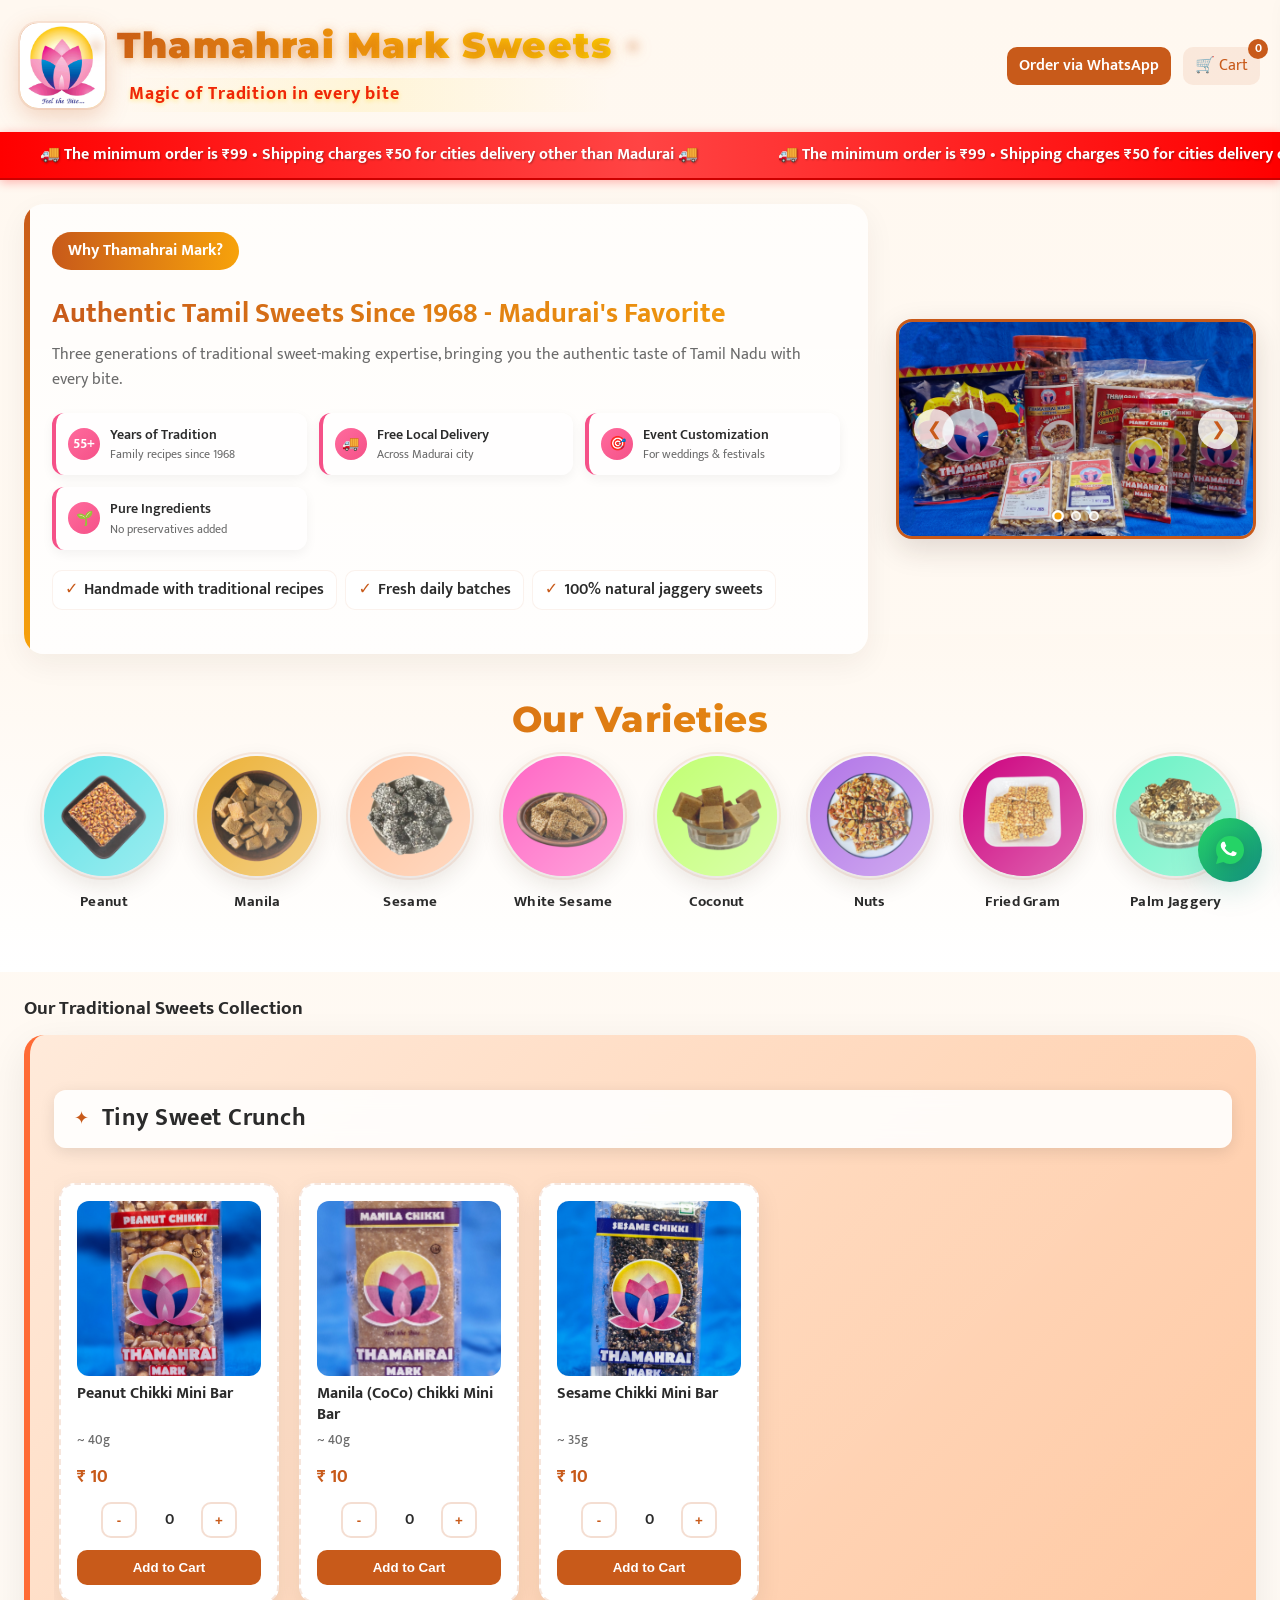
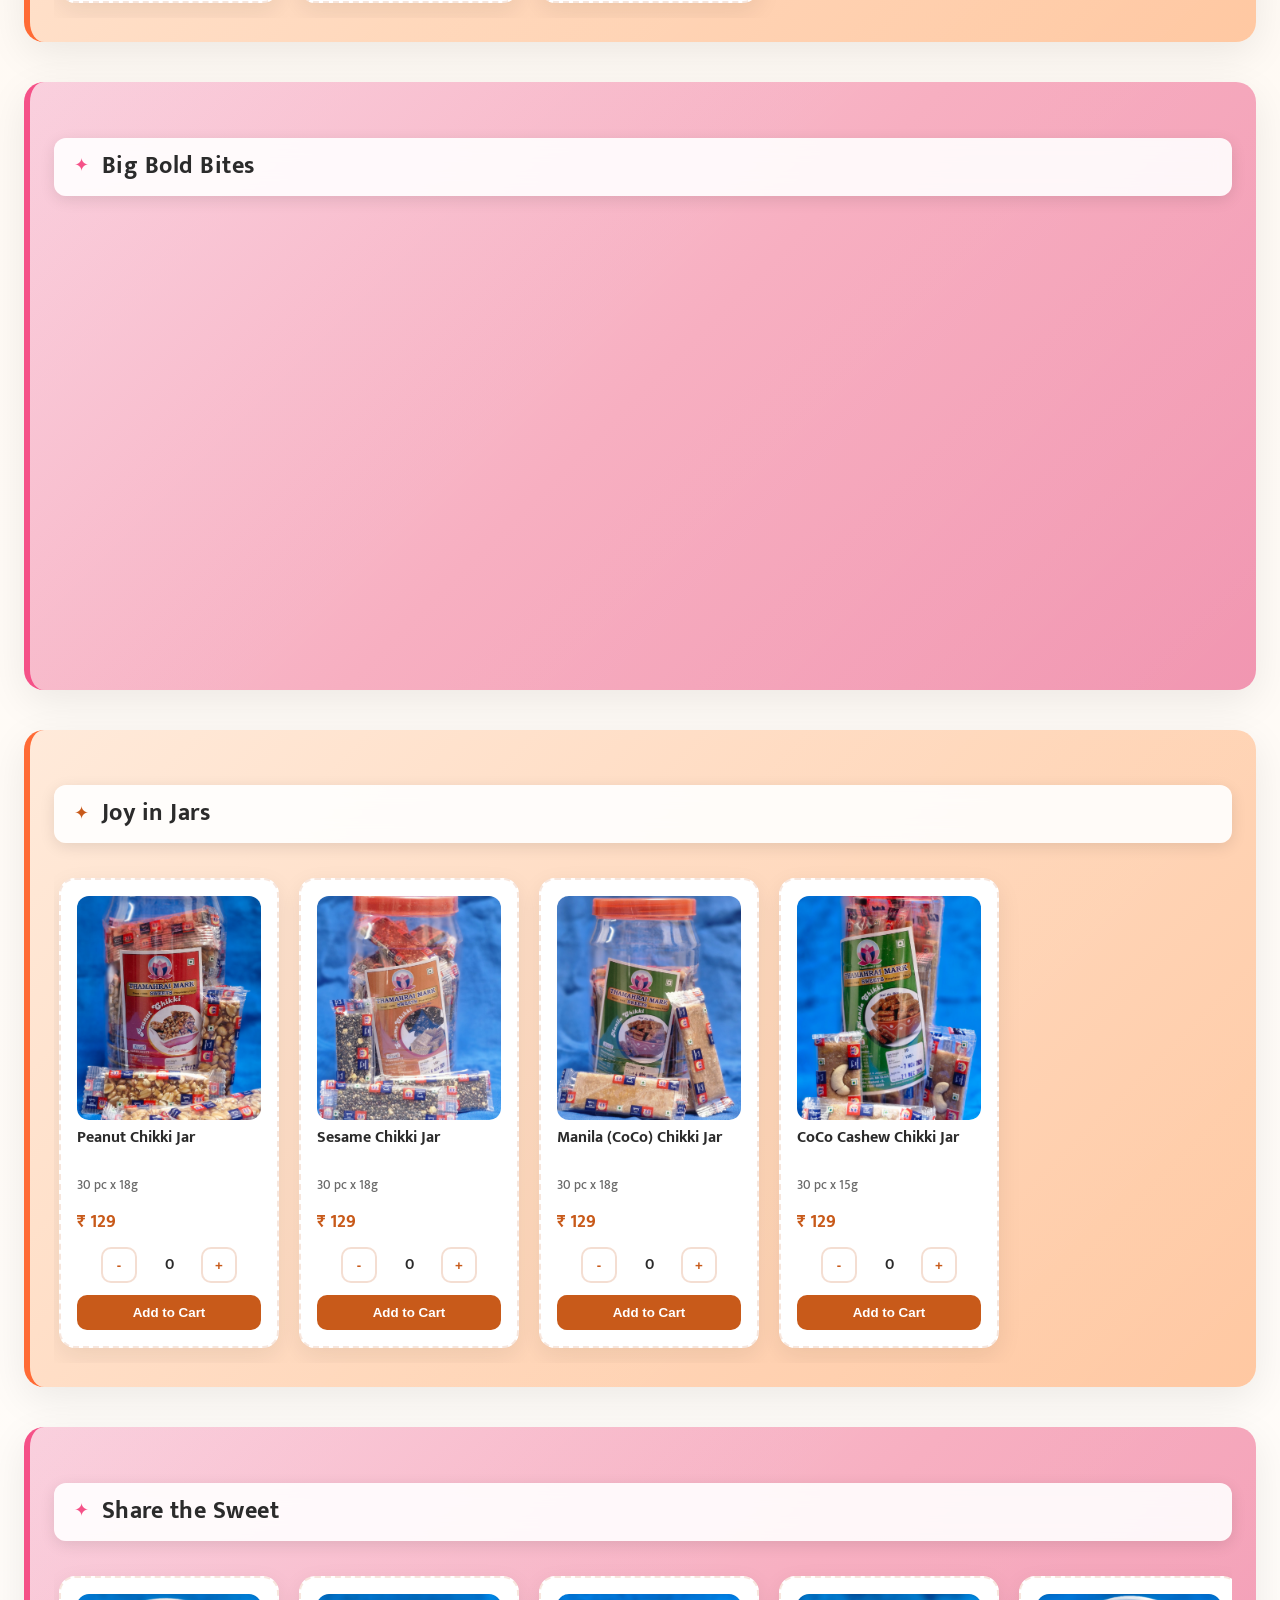
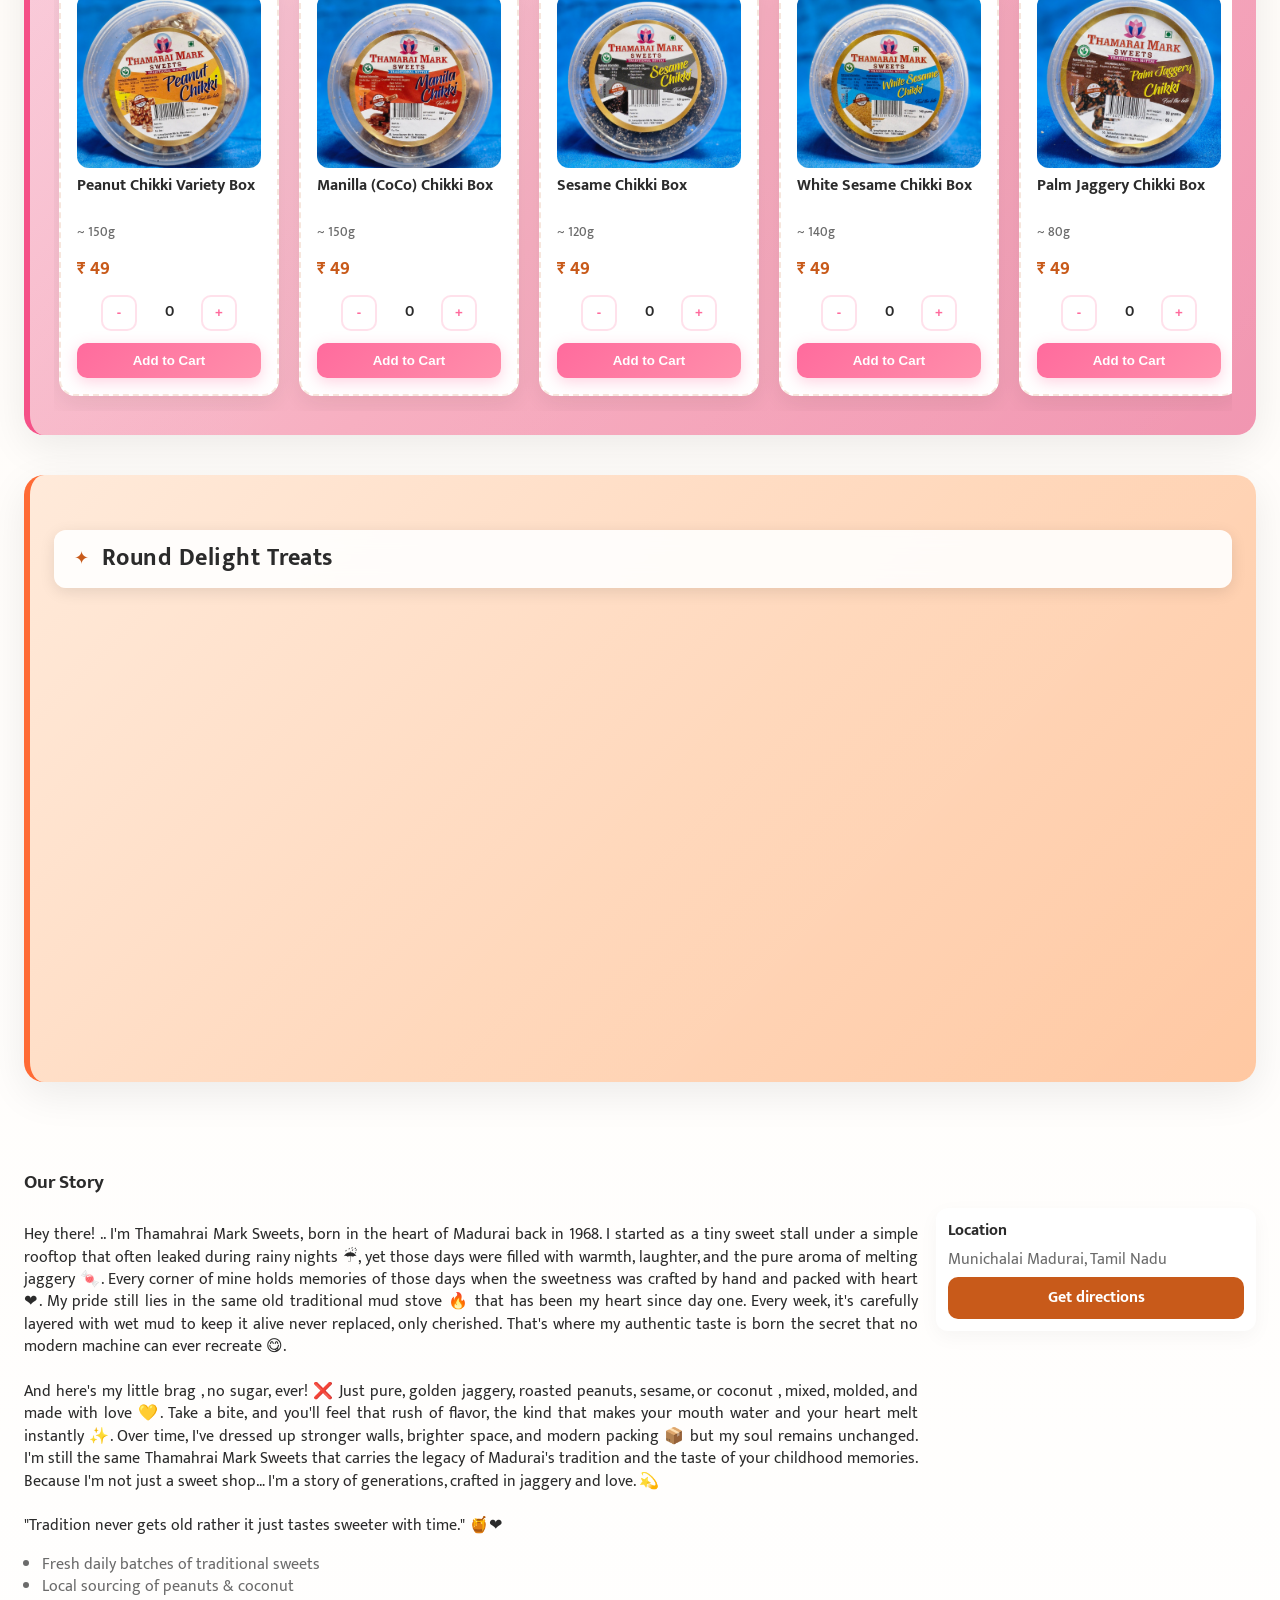
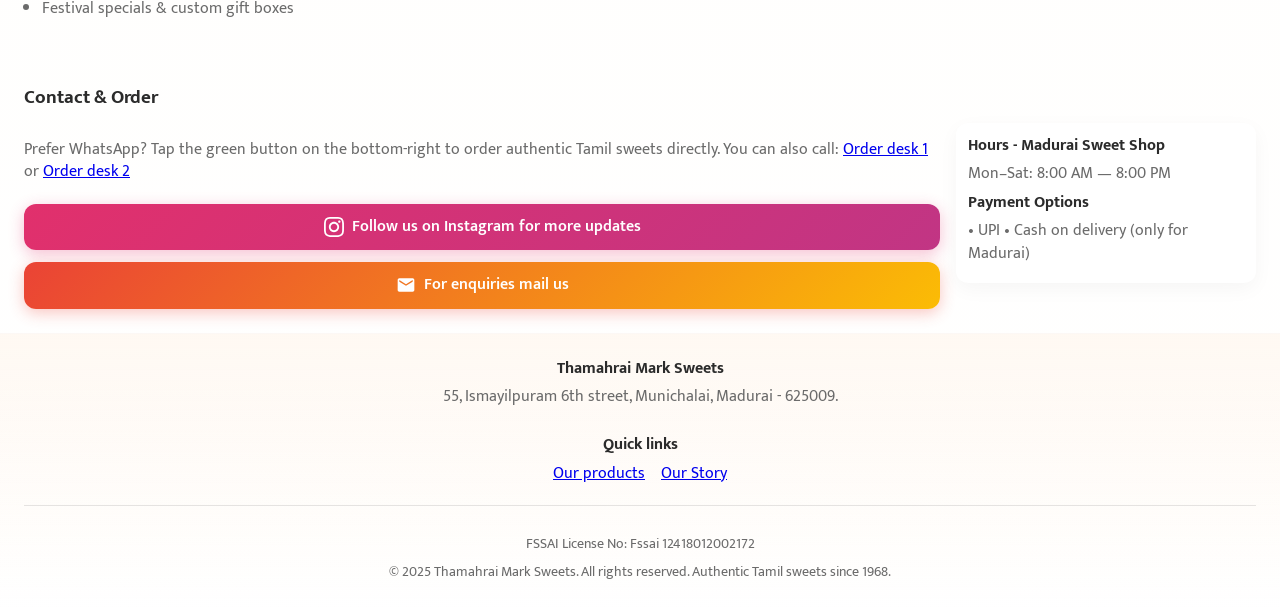
==== commit b53c92bc: "Update index.html" ====
--- a/index.html
+++ b/index.html
@@ -407,6 +407,63 @@
 
     .fade-up{opacity:0;transform:translateY(10px);transition:all 420ms cubic-bezier(.2,.9,.3,1)}
     .inview{opacity:1;transform:none}
+
+    /* NEW STYLES FOR FILE UPLOAD VALIDATION */
+    .file-validation {
+      margin-top: 8px;
+      font-size: 14px;
+      display: flex;
+      align-items: center;
+      gap: 6px;
+    }
+    
+    .file-validation.valid {
+      color: #28a745;
+    }
+    
+    .file-validation.invalid {
+      color: #dc3545;
+    }
+    
+    .file-validation-icon {
+      font-size: 16px;
+    }
+    
+    .upload-section.has-error {
+      border-color: #dc3545;
+      background-color: rgba(220, 53, 69, 0.05);
+    }
+    
+    .email-status {
+      padding: 12px;
+      border-radius: 8px;
+      margin-top: 15px;
+      text-align: center;
+      display: none;
+    }
+    
+    .email-status.success {
+      background-color: #d4edda;
+      color: #155724;
+      border: 1px solid #c3e6cb;
+    }
+    
+    .email-status.error {
+      background-color: #f8d7da;
+      color: #721c24;
+      border: 1px solid #f5c6cb;
+    }
+    
+    .email-status.warning {
+      background-color: #fff3cd;
+      color: #856404;
+      border: 1px solid #ffeaa7;
+    }
+    
+    .status-icon {
+      font-size: 20px;
+      margin-right: 8px;
+    }
   </style>
   <meta name="google-site-verification" content="R2zmVxX3UV0liRxcVgvNve0iu4h5gf9xAgT5Xot-qIY" />
   <meta name="msvalidate.01" content="184E3D4AFD770BCF5FD10FD2F2AC1033" />
@@ -584,24 +641,24 @@
     
     <div style="flex:1;min-width:280px">
       <p style="text-align:justify;text-justify:inter-word">
-        Hey there! .. I’m Thamahrai Mark Sweets, born in the heart of Madurai back in 1968. 
+        Hey there! .. I'm Thamahrai Mark Sweets, born in the heart of Madurai back in 1968. 
         I started as a tiny sweet stall under a simple rooftop that often leaked during rainy 
         nights ☔, yet those days were filled with warmth, laughter, and the pure aroma of melting 
         jaggery 🍬. Every corner of mine holds memories of those days when the sweetness was 
         crafted by hand and packed with heart ❤. My pride still lies in the same old traditional 
-        mud stove 🔥 that has been my heart since day one. Every week, it’s carefully layered 
-        with wet mud to keep it alive never replaced, only cherished. That’s where my authentic 
+        mud stove 🔥 that has been my heart since day one. Every week, it's carefully layered 
+        with wet mud to keep it alive never replaced, only cherished. That's where my authentic 
         taste is born the secret that no modern machine can ever recreate 😋.
         <br><br>
-        And here’s my little brag , no sugar, ever! ❌ Just pure, golden jaggery, roasted peanuts, 
-        sesame, or coconut , mixed, molded, and made with love 💛. Take a bite, and you’ll feel 
+        And here's my little brag , no sugar, ever! ❌ Just pure, golden jaggery, roasted peanuts, 
+        sesame, or coconut , mixed, molded, and made with love 💛. Take a bite, and you'll feel 
         that rush of flavor, the kind that makes your mouth water and your heart melt instantly ✨. 
-        Over time, I’ve dressed up stronger walls, brighter space, and modern packing 📦 but my 
-        soul remains unchanged. I’m still the same Thamahrai Mark Sweets that carries the legacy 
-        of Madurai’s tradition and the taste of your childhood memories. Because I’m not just a 
-        sweet shop… I’m a story of generations, crafted in jaggery and love. 💫
+        Over time, I've dressed up stronger walls, brighter space, and modern packing 📦 but my 
+        soul remains unchanged. I'm still the same Thamahrai Mark Sweets that carries the legacy 
+        of Madurai's tradition and the taste of your childhood memories. Because I'm not just a 
+        sweet shop… I'm a story of generations, crafted in jaggery and love. 💫
         <br><br>
-        “Tradition never gets old rather it just tastes sweeter with time.” 🍯❤
+        "Tradition never gets old rather it just tastes sweeter with time." 🍯❤
       </p>
 
       <ul style="color:var(--muted);text-align:justify;text-justify:inter-word;padding-left:18px">
@@ -770,32 +827,36 @@
       </div>
     </div>
     
-<div id="uploadProofStep" style="display: none;">
-  <p>Please provide your details and upload payment screenshot:</p>
-  
-  <!-- Updated form without direct submission -->
-  <form id="paymentForm">
-    <input type="text" name="customer_name" id="customerName" class="customer-name-input" placeholder="Your Full Name *" required>
-    <input type="text" name="transaction_id" id="transactionId" class="transaction-id-input" placeholder="Transaction ID *" required>
-    
-    <div class="upload-section">
-      <input type="file" name="payment_screenshot" id="paymentProof" accept="image/*" style="display: none;" required>
-      <label for="paymentProof" class="upload-btn">📸 Upload Payment Screenshot *</label>
-      <p style="font-size: 12px; color: var(--muted); margin-top: 8px;">
-        Maximum file size: 2MB. Images will be compressed automatically.
-      </p>
-      <p id="fileName" style="margin-top: 10px; font-size: 14px;"></p>
-    </div>
-    
-    <div class="success-message" id="successMessage">
-      Payment details submitted successfully! We'll verify and confirm your order shortly.
-    </div>
-    
-    <button type="button" class="btn" id="submitPayment" style="width: 100%; margin-top: 15px;">
-      Submit Payment & Open WhatsApp
-    </button>
-  </form>
-</div>
+    <div id="uploadProofStep" style="display: none;">
+      <p>Please provide your details and upload payment screenshot:</p>
+      
+      <form id="paymentForm">
+        <input type="text" name="customer_name" id="customerName" class="customer-name-input" placeholder="Your Full Name *" required>
+        <input type="text" name="transaction_id" id="transactionId" class="transaction-id-input" placeholder="Transaction ID *" required>
+        
+        <div class="upload-section" id="uploadSection">
+          <input type="file" name="payment_screenshot" id="paymentProof" accept="image/*" style="display: none;" required>
+          <label for="paymentProof" class="upload-btn">📸 Upload Payment Screenshot *</label>
+          <p style="font-size: 12px; color: var(--muted); margin-top: 8px;">
+            Maximum file size: 2MB. Supported formats: JPG, PNG, GIF.
+          </p>
+          <div id="fileValidation" class="file-validation">
+            <!-- File validation message will appear here -->
+          </div>
+          <p id="fileName" style="margin-top: 10px; font-size: 14px;"></p>
+        </div>
+        
+        <!-- Email status indicator -->
+        <div id="emailStatus" class="email-status">
+          <span class="status-icon" id="statusIcon"></span>
+          <span id="statusMessage"></span>
+        </div>
+        
+        <button type="button" class="btn" id="submitPayment" style="width: 100%; margin-top: 15px;">
+          Submit Payment & Open WhatsApp
+        </button>
+      </form>
+    </div>
   </div>
 </div>
 
@@ -1068,8 +1129,6 @@
 const transactionId = document.getElementById('transactionId');
 const customerName = document.getElementById('customerName');
 const submitPayment = document.getElementById('submitPayment');
-const successMessage = document.getElementById('successMessage');
-const paymentWarning = document.getElementById('paymentWarning');
 const upiAmount = document.getElementById('upiAmount');
 const fileName = document.getElementById('fileName');
 
@@ -1081,125 +1140,59 @@
 const progressText = document.getElementById('progressText');
 
 // ----------------------
-// Image Compression Function
-// ----------------------
-function compressImage(file, maxWidth = 800, maxHeight = 800, quality = 0.7) {
-  return new Promise((resolve, reject) => {
-    const canvas = document.createElement('canvas');
-    const ctx = canvas.getContext('2d');
-    const img = new Image();
-    
-    img.onload = function() {
-      // Calculate new dimensions while maintaining aspect ratio
-      let width = img.width;
-      let height = img.height;
-      
-      if (width > maxWidth) {
-        height = (height * maxWidth) / width;
-        width = maxWidth;
-      }
-      
-      if (height > maxHeight) {
-        width = (width * maxHeight) / height;
-        height = maxHeight;
-      }
-      
-      // Set canvas dimensions
-      canvas.width = width;
-      canvas.height = height;
-      
-      // Draw and compress image
-      ctx.drawImage(img, 0, 0, width, height);
-      
-      // Convert to blob with specified quality
-      canvas.toBlob(
-        (blob) => {
-          if (blob) {
-            // Create new file with compressed blob
-            const compressedFile = new File([blob], file.name, {
-              type: 'image/jpeg',
-              lastModified: Date.now()
-            });
-            resolve(compressedFile);
-          } else {
-            reject(new Error('Canvas to Blob conversion failed'));
-          }
-        },
-        'image/jpeg',
-        quality
-      );
-    };
-    
-    img.onerror = reject;
-    img.src = URL.createObjectURL(file);
-  });
-}
-
-// ----------------------
-// Progress Bar Functions
-// ----------------------
-function updateProgress(percentage, message = '') {
-  if (message) {
-    loadingMessage.textContent = message;
-  }
-  
-  progressBar.style.width = `${percentage}%`;
-  progressText.textContent = `${Math.round(percentage)}%`;
-  
-  if (percentage > 0 && progressContainer.style.display === 'none') {
-    progressContainer.style.display = 'block';
-  }
-}
-
-function showLoadingOverlay(message = 'Submitting your payment details...') {
-  loadingMessage.textContent = message;
-  progressContainer.style.display = 'none';
-  progressBar.style.width = '0%';
-  progressText.textContent = '0%';
-  loadingOverlay.style.display = 'flex';
-}
-
-function hideLoadingOverlay() {
-  loadingOverlay.style.display = 'none';
-}
-
-// ----------------------
-// WhatsApp Opening Function (Popup-safe)
-// ----------------------
-function openWhatsAppDirectly(name, txnId) {
-  const orderDetails = cart.map(item => 
-    `• ${item.quantity} x ${item.name} (${item.weight}) - ₹${item.price * item.quantity}`
-  ).join('\n');
-  
-  const message = `UPI Payment Confirmation - ${name}
-
-Amount: ₹${getCartTotal()}
-Transaction ID: ${txnId}
-
-Order Details:
-${orderDetails}
-
-✅ Payment screenshot submitted to admin email
-
-Delivery Address: `;
-
-  const url = `https://wa.me/${WHATSAPP_NUMBER}?text=${encodeURIComponent(message)}`;
-  
-  // Create a temporary link and click it (popup-safe method)
-  const link = document.createElement('a');
-  link.href = url;
-  link.target = '_blank';
-  link.rel = 'noopener noreferrer';
-  document.body.appendChild(link);
-  link.click();
-  document.body.removeChild(link);
-}
-
-// ----------------------
-// Enhanced Form Submission with Image Upload
-// ----------------------
-// ----------------------
-// UPDATED Form Submission with Image Upload
+// NEW: File Upload Validation (2MB limit)
+// ----------------------
+function validateFile(file) {
+  const maxSize = 2 * 1024 * 1024; // 2MB in bytes
+  const validTypes = ['image/jpeg', 'image/png', 'image/jpg', 'image/gif'];
+  
+  const validationElement = document.getElementById('fileValidation');
+  const uploadSection = document.getElementById('uploadSection');
+  
+  // Reset validation state
+  validationElement.className = 'file-validation';
+  uploadSection.classList.remove('has-error');
+  
+  if (!file) {
+    validationElement.innerHTML = '';
+    return false;
+  }
+  
+  // Check file type
+  if (!validTypes.includes(file.type)) {
+    validationElement.innerHTML = `
+      <span class="file-validation-icon">❌</span>
+      Invalid file type. Please upload JPG, PNG, or GIF image.
+    `;
+    validationElement.classList.add('invalid');
+    uploadSection.classList.add('has-error');
+    return false;
+  }
+  
+  // Check file size
+  if (file.size > maxSize) {
+    const fileSizeMB = (file.size / (1024 * 1024)).toFixed(2);
+    validationElement.innerHTML = `
+      <span class="file-validation-icon">❌</span>
+      File too large (${fileSizeMB}MB). Maximum size is 2MB.
+    `;
+    validationElement.classList.add('invalid');
+    uploadSection.classList.add('has-error');
+    return false;
+  }
+  
+  // File is valid
+  const fileSizeMB = (file.size / (1024 * 1024)).toFixed(2);
+  validationElement.innerHTML = `
+    <span class="file-validation-icon">✅</span>
+    File accepted (${fileSizeMB}MB)
+  `;
+  validationElement.classList.add('valid');
+  return true;
+}
+
+// ----------------------
+// NEW: Enhanced Form Submission with Email Status Tracking
 // ----------------------
 async function submitPaymentDetails() {
   // Validate form first
@@ -1217,39 +1210,28 @@
   submitPayment.textContent = 'Processing...';
   submitPayment.disabled = true;
 
+  // Reset email status
+  const emailStatus = document.getElementById('emailStatus');
+  emailStatus.style.display = 'none';
+  
+  // Track email delivery status
+  let emailDelivered = false;
+  let emailError = null;
+
   try {
-    // Step 1: Compress image
-    updateProgress(10, 'Compressing image...');
-    let processedFile = file;
-    
-    if (file.size > 500000) {
-      try {
-        processedFile = await compressImage(file, 800, 800, 0.7);
-        updateProgress(30, 'Image compressed! Uploading...');
-      } catch (compressError) {
-        console.warn('Image compression failed, using original:', compressError);
-      }
-    } else {
-      updateProgress(30, 'Uploading image...');
-    }
-
-    // Step 2: Upload image to ImageBB
-    updateProgress(40, 'Uploading screenshot to cloud...');
-    
-let imageUrl = "";
-try {
-    imageUrl = await uploadImageToImageBB(processedFile);
-} catch (uploadError) {
-    console.error("Image upload failed:", uploadError);
-
-    // Fallback so mail will still be sent
-    imageUrl = "SCREENSHOT_UPLOAD_FAILED";
-
-    // Do NOT throw → otherwise email will never be sent
-}
-
-    // Step 3: Prepare form data
-    updateProgress(80, 'Submitting payment details...');
+    // Step 1: Upload image to ImageBB
+    updateProgress(30, 'Uploading screenshot to cloud...');
+    
+    let imageUrl = "";
+    try {
+      imageUrl = await uploadImageToImageBB(file);
+    } catch (uploadError) {
+      console.error("Image upload failed:", uploadError);
+      imageUrl = "SCREENSHOT_UPLOAD_FAILED";
+    }
+
+    // Step 2: Prepare form data
+    updateProgress(60, 'Submitting payment details...');
     
     const formData = new FormData();
     formData.append('_subject', `💰 UPI Payment - ${name} - ₹${getCartTotal()}`);
@@ -1264,52 +1246,54 @@
     formData.append('order_details', getOrderDetailsText());
     
     // Image URL from ImageBB
-formData.append(
-    'payment_screenshot_url',
-    imageUrl === "SCREENSHOT_UPLOAD_FAILED" 
-        ? "Screenshot could not be uploaded"
-        : imageUrl
-);
-
-formData.append(
-    "image_view_link",
-    imageUrl === "SCREENSHOT_UPLOAD_FAILED"
-        ? "Screenshot upload failed. Customer will send on WhatsApp if needed."
-        : imageUrl
-);
-
-
-    // Step 4: Submit to FormSubmit
-    updateProgress(90, 'Finalizing...');
-    
-    const submissionResponse = await fetch('https://formsubmit.co/ajax/thamahraimarksweets@gmail.com', {
+    formData.append(
+      'payment_screenshot_url',
+      imageUrl === "SCREENSHOT_UPLOAD_FAILED" 
+          ? "Screenshot could not be uploaded"
+          : imageUrl
+    );
+
+    formData.append(
+      "image_view_link",
+      imageUrl === "SCREENSHOT_UPLOAD_FAILED"
+          ? "Screenshot upload failed. Customer will send on WhatsApp if needed."
+          : imageUrl
+    );
+
+    // Step 3: Submit to FormSubmit with timeout
+    updateProgress(80, 'Sending email confirmation...');
+    
+    const submissionPromise = fetch('https://formsubmit.co/ajax/thamahraimarksweets@gmail.com', {
       method: 'POST',
       body: formData
     });
-
-    const result = await submissionResponse.json();
-    
-    if (!submissionResponse.ok) {
-      throw new Error('Form submission failed');
-    }
-
-    // Step 5: Success
+    
+    // Set a timeout for the email submission
+    const timeoutPromise = new Promise((_, reject) => 
+      setTimeout(() => reject(new Error('Email submission timeout')), 15000)
+    );
+    
+    const result = await Promise.race([submissionPromise, timeoutPromise]);
+    
+    if (!result.ok) {
+      throw new Error('Form submission failed with status: ' + result.status);
+    }
+    
+    const resultData = await result.json();
+    emailDelivered = true;
+
+    // Step 4: Success
     updateProgress(100, 'Success! Opening WhatsApp...');
     
-    successMessage.innerHTML = `
-      ✅ Payment details submitted successfully!<br>
-      📸 Screenshot uploaded to cloud storage<br>
-      📧 Check email for complete details<br>
-      📱 Opening WhatsApp...
-    `;
-    successMessage.style.display = 'block';
-
-    // Step 6: Open WhatsApp
+    // Show email success status
+    showEmailStatus('success', '✅ Email confirmation sent successfully!');
+    
+    // Step 5: Open WhatsApp with email status
     setTimeout(() => {
-      openWhatsAppDirectly(name, txnId, imageUrl);
-    }, 500);
-
-    // Step 7: Clean up
+      openWhatsAppWithEmailStatus(name, txnId, imageUrl, emailDelivered, emailError);
+    }, 1000);
+
+    // Step 6: Clean up
     setTimeout(() => {
       //clearCart();
       closeUPIModalFunc();
@@ -1320,58 +1304,59 @@
     
   } catch (error) {
     console.error('Submission error:', error);
+    emailError = error.message;
     hideLoadingOverlay();
     
+    // Show email error status
+    if (error.message.includes('timeout')) {
+      showEmailStatus('warning', '⚠️ Email confirmation delayed. WhatsApp will open with details.');
+    } else {
+      showEmailStatus('error', '❌ Email confirmation failed. WhatsApp will open with details.');
+    }
+    
     // Fallback: Open WhatsApp with error message
-    const orderDetails = cart.map(item => 
-      `• ${item.quantity} x ${item.name} - ₹${item.price * item.quantity}`
-    ).join('\n');
-    
-    const fallbackMessage = `UPI Payment Issue - ${customerName.value.trim()}
-
-Amount: ₹${getCartTotal()}
-TXN: ${transactionId.value.trim()}
-
-Order:
-${orderDetails}
-
-❌ Screenshot upload failed - please send screenshot manually
-
-Delivery: `;
-
-    openWhatsAppDirectlyWithMessage(fallbackMessage);
-    
-    showToast('Screenshot upload failed. WhatsApp opened - please send screenshot manually.');
+    setTimeout(() => {
+      openWhatsAppWithEmailStatus(name, txnId, "", emailDelivered, emailError);
+    }, 1500);
+    
     submitPayment.textContent = 'Submit Payment & Open WhatsApp';
     submitPayment.disabled = false;
   }
 }
 
 // ----------------------
-// Image Upload Function (USES YOUR API KEY)
-// ----------------------
-async function uploadImageToImageBB(file) {
-  const formData = new FormData();
-  formData.append('image', file);
-  
-  const response = await fetch(`https://api.imgbb.com/1/upload?key=14c6da0e311178eb321eff414e2c8d14`, {
-    method: 'POST',
-    body: formData
-  });
-  
-  const result = await response.json();
-  
-  if (result.success) {
-    return result.data.url; // Return image URL
-  } else {
-    throw new Error('ImageBB upload failed: ' + result.error.message);
-  }
-}
-
-// ----------------------
-// Updated WhatsApp Function
-// ----------------------
-function openWhatsAppDirectly(name, txnId, imageUrl) {
+// NEW: Email Status Display Function
+// ----------------------
+function showEmailStatus(type, message) {
+  const emailStatus = document.getElementById('emailStatus');
+  const statusIcon = document.getElementById('statusIcon');
+  const statusMessage = document.getElementById('statusMessage');
+  
+  emailStatus.className = `email-status ${type}`;
+  statusMessage.textContent = message;
+  
+  switch(type) {
+    case 'success':
+      statusIcon.textContent = '✅';
+      break;
+    case 'error':
+      statusIcon.textContent = '❌';
+      break;
+    case 'warning':
+      statusIcon.textContent = '⚠️';
+      break;
+  }
+  
+  emailStatus.style.display = 'block';
+  
+  // Scroll to show the status
+  emailStatus.scrollIntoView({ behavior: 'smooth', block: 'nearest' });
+}
+
+// ----------------------
+// NEW: Enhanced WhatsApp Function with Email Status
+// ----------------------
+function openWhatsAppWithEmailStatus(name, txnId, imageUrl, emailDelivered, emailError) {
   const orderDetails = cart.map(item => 
     `• ${item.quantity} x ${item.name} (${item.weight}) - ₹${item.price * item.quantity}`
   ).join('\n');
@@ -1381,9 +1366,28 @@
   message += `Transaction ID: ${txnId}\n\n`;
   message += `Order Details:\n${orderDetails}\n\n`;
   
-  if (imageUrl) {
-    message += `✅ Payment screenshot uploaded\n`;
-    message += `📸 View: ${imageUrl}\n\n`;
+  // Add email delivery status
+  if (emailDelivered) {
+    message += `✅ Payment details submitted successfully\n`;
+    message += `📧 Email confirmation sent to admin\n`;
+  } else {
+    message += `⚠️ Email confirmation status:\n`;
+    if (emailError) {
+      if (emailError.includes('timeout')) {
+        message += `   - Email delivery delayed (server busy)\n`;
+      } else {
+        message += `   - Email delivery failed: ${emailError}\n`;
+      }
+    } else {
+      message += `   - Email status unknown\n`;
+    }
+    message += `   - Please send payment screenshot manually\n`;
+  }
+  
+  if (imageUrl && imageUrl !== "SCREENSHOT_UPLOAD_FAILED") {
+    message += `📸 Screenshot uploaded: ${imageUrl}\n\n`;
+  } else {
+    message += `📸 Screenshot upload failed - please send manually\n\n`;
   }
   
   message += `Delivery Address: `;
@@ -1400,14 +1404,113 @@
   document.body.removeChild(link);
 }
 
-function openWhatsAppDirectlyWithMessage(message) {
-  const url = `https://wa.me/${WHATSAPP_NUMBER}?text=${encodeURIComponent(message)}`;
-  const link = document.createElement('a');
-  link.href = url;
-  link.target = '_blank';
-  document.body.appendChild(link);
-  link.click();
-  document.body.removeChild(link);
+// ----------------------
+// NEW: Updated File Selection Handler
+// ----------------------
+function handleFileSelect(event) {
+  const file = event.target.files[0];
+  const fileName = document.getElementById('fileName');
+  
+  if (file) {
+    // Validate file first
+    const isValid = validateFile(file);
+    
+    if (isValid) {
+      const fileSize = (file.size / 1024 / 1024).toFixed(2); // Convert to MB
+      fileName.innerHTML = `
+        ✅ Screenshot selected: <strong>${file.name}</strong><br>
+        <small>Size: ${fileSize}MB | Type: ${file.type.replace('image/', '').toUpperCase()}</small>
+      `;
+    } else {
+      fileName.innerHTML = `❌ Please select a valid image file under 2MB`;
+      paymentProof.value = ''; // Clear the invalid file
+    }
+  } else {
+    fileName.innerHTML = '';
+    document.getElementById('fileValidation').innerHTML = '';
+    document.getElementById('uploadSection').classList.remove('has-error');
+  }
+}
+
+// ----------------------
+// NEW: Updated Form Validation
+// ----------------------
+function validatePaymentForm() {
+  const file = paymentProof.files[0];
+  const txnId = transactionId.value.trim();
+  const name = customerName.value.trim();
+  
+  if (!file) {
+    showToast('Please upload payment screenshot');
+    return false;
+  }
+  
+  // Validate file using our function
+  if (!validateFile(file)) {
+    showToast('Please fix file upload issues');
+    return false;
+  }
+  
+  if (!txnId) {
+    showToast('Please enter transaction ID');
+    return false;
+  }
+  
+  if (!name) {
+    showToast('Please enter your name');
+    return false;
+  }
+  
+  return true;
+}
+
+// ----------------------
+// Image Upload Function (USES YOUR API KEY)
+// ----------------------
+async function uploadImageToImageBB(file) {
+  const formData = new FormData();
+  formData.append('image', file);
+  
+  const response = await fetch(`https://api.imgbb.com/1/upload?key=14c6da0e311178eb321eff414e2c8d14`, {
+    method: 'POST',
+    body: formData
+  });
+  
+  const result = await response.json();
+  
+  if (result.success) {
+    return result.data.url; // Return image URL
+  } else {
+    throw new Error('ImageBB upload failed: ' + result.error.message);
+  }
+}
+
+// ----------------------
+// Progress Bar Functions
+// ----------------------
+function updateProgress(percentage, message = '') {
+  if (message) {
+    loadingMessage.textContent = message;
+  }
+  
+  progressBar.style.width = `${percentage}%`;
+  progressText.textContent = `${Math.round(percentage)}%`;
+  
+  if (percentage > 0 && progressContainer.style.display === 'none') {
+    progressContainer.style.display = 'block';
+  }
+}
+
+function showLoadingOverlay(message = 'Submitting your payment details...') {
+  loadingMessage.textContent = message;
+  progressContainer.style.display = 'none';
+  progressBar.style.width = '0%';
+  progressText.textContent = '0%';
+  loadingOverlay.style.display = 'flex';
+}
+
+function hideLoadingOverlay() {
+  loadingOverlay.style.display = 'none';
 }
 
 // ----------------------
@@ -1707,12 +1810,13 @@
   // Reset the modal state
   upiPaymentStep.style.display = 'block';
   uploadProofStep.style.display = 'none';
-  successMessage.style.display = 'none';
-  paymentWarning.style.display = 'none';
   paymentProof.value = '';
   transactionId.value = '';
   customerName.value = '';
   fileName.textContent = '';
+  document.getElementById('fileValidation').innerHTML = '';
+  document.getElementById('uploadSection').classList.remove('has-error');
+  document.getElementById('emailStatus').style.display = 'none';
   upiButtonClicked = false;
   
   upiModal.classList.add('active');
@@ -1727,7 +1831,6 @@
   
   // Mark that user clicked the UPI button
   upiButtonClicked = true;
-  paymentWarning.style.display = 'none';
   
   // Create UPI payment URL
   const upiUrl = `upi://pay?pa=${COMPANY_UPI_ID}&pn=Thamahrai Mark Sweets&am=${total}&cu=INR&tn=Payment for sweets order`;
@@ -1746,68 +1849,13 @@
 function showUploadStep() {
   // Check if user clicked the UPI payment button first
   if (!upiButtonClicked) {
-    paymentWarning.style.display = 'block';
-    paymentWarning.scrollIntoView({ behavior: 'smooth' });
+    document.getElementById('paymentWarning').style.display = 'block';
+    document.getElementById('paymentWarning').scrollIntoView({ behavior: 'smooth' });
     return;
   }
   
   upiPaymentStep.style.display = 'none';
   uploadProofStep.style.display = 'block';
-}
-
-function handleFileSelect(event) {
-  const file = event.target.files[0];
-  if (file) {
-    if (file.type.startsWith('image/')) {
-      const fileSize = (file.size / 1024 / 1024).toFixed(2); // Convert to MB
-      fileName.innerHTML = `
-        ✅ Screenshot selected: <strong>${file.name}</strong><br>
-        <small>Size: ${fileSize} MB | Type: ${file.type}</small>
-      `;
-    } else {
-      fileName.innerHTML = `❌ Please select an image file (JPEG, PNG, etc.)`;
-      paymentProof.value = ''; // Clear the invalid file
-    }
-  }
-}
-
-// ----------------------
-// Form Validation
-// ----------------------
-function validatePaymentForm() {
-  const file = paymentProof.files[0];
-  const txnId = transactionId.value.trim();
-  const name = customerName.value.trim();
-  
-  if (!file) {
-    showToast('Please upload payment screenshot');
-    return false;
-  }
-  
-  if (!txnId) {
-    showToast('Please enter transaction ID');
-    return false;
-  }
-  
-  if (!name) {
-    showToast('Please enter your name');
-    return false;
-  }
-  
-  // Validate file type
-  const validTypes = ['image/jpeg', 'image/png', 'image/jpg', 'image/gif'];
-  if (!validTypes.includes(file.type)) {
-    showToast('Please upload a valid image (JPEG, PNG, GIF)');
-    return false;
-  }
-  
-  // Validate file size (max 5MB)
-  if (file.size > 5 * 1024 * 1024) {
-    showToast('File size too large. Please upload image under 5MB');
-    return false;
-  }
-  
-  return true;
 }
 
 // Helper function to get order details
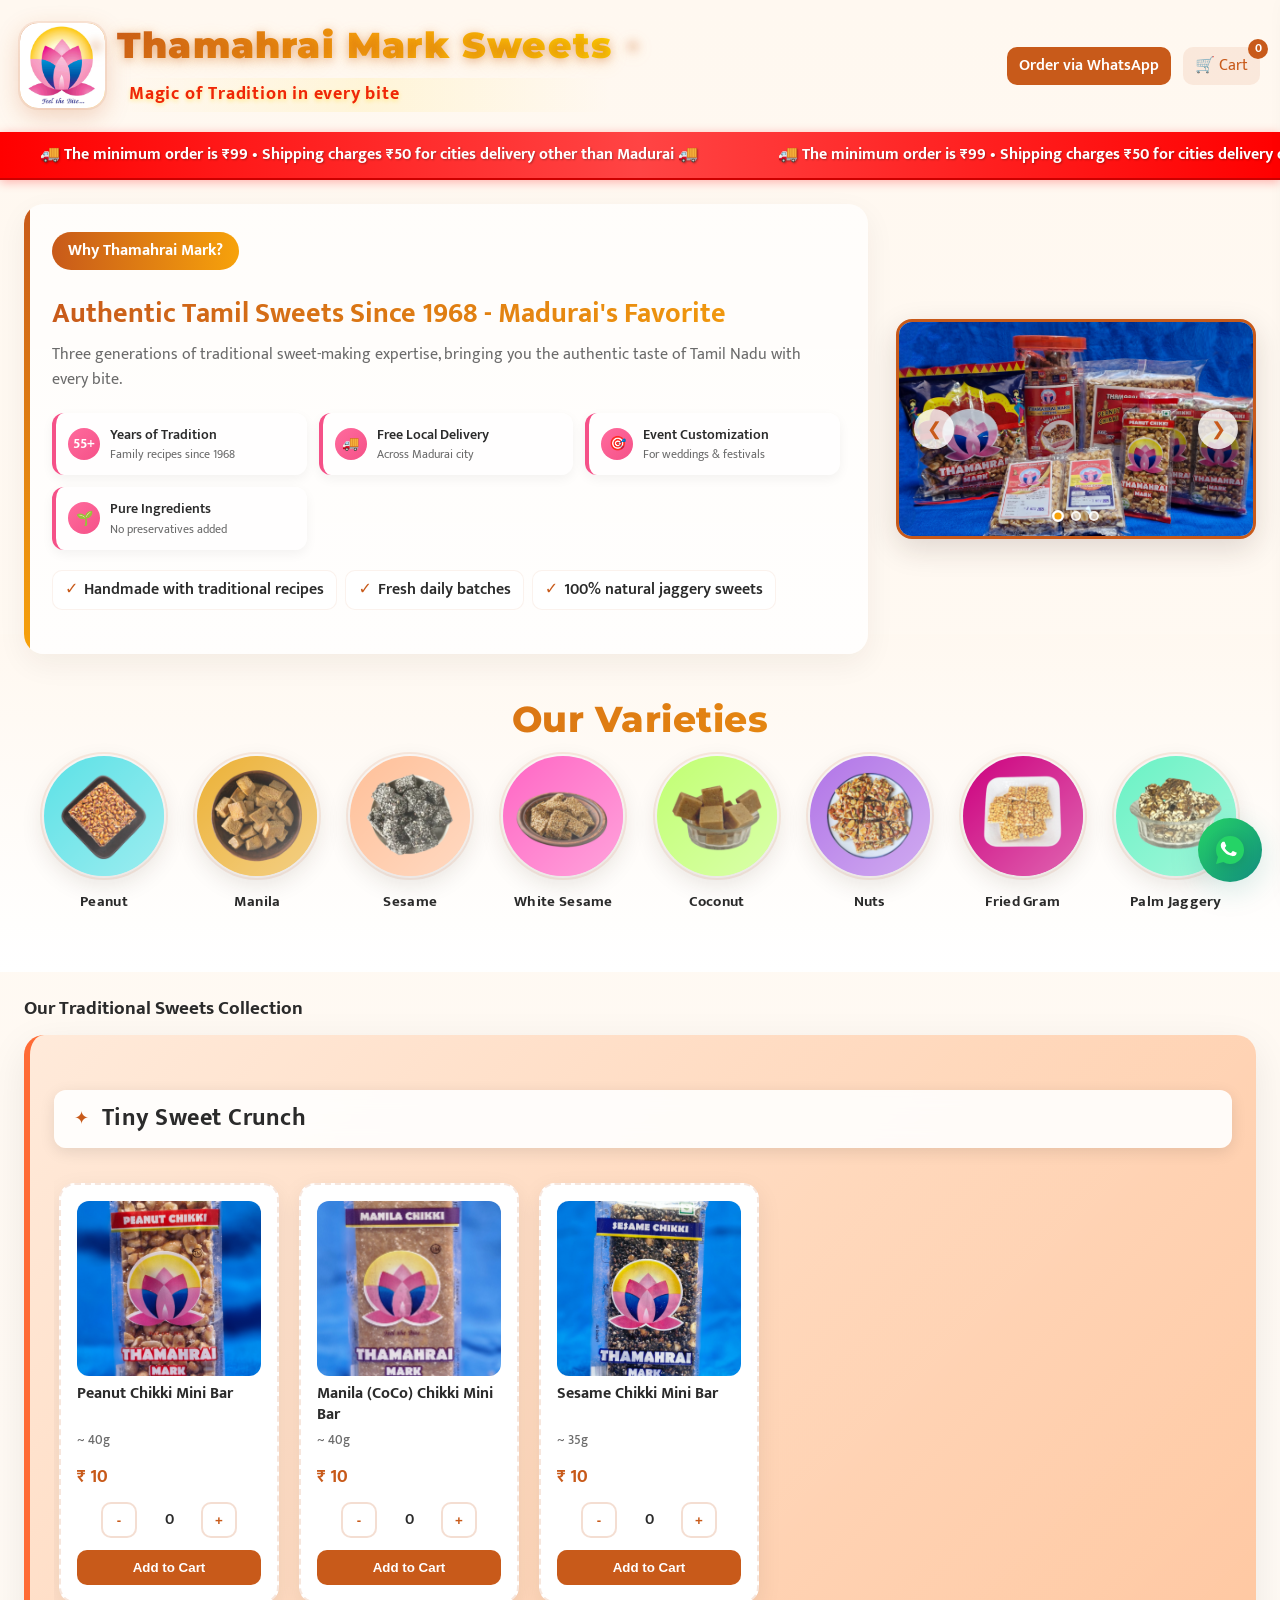
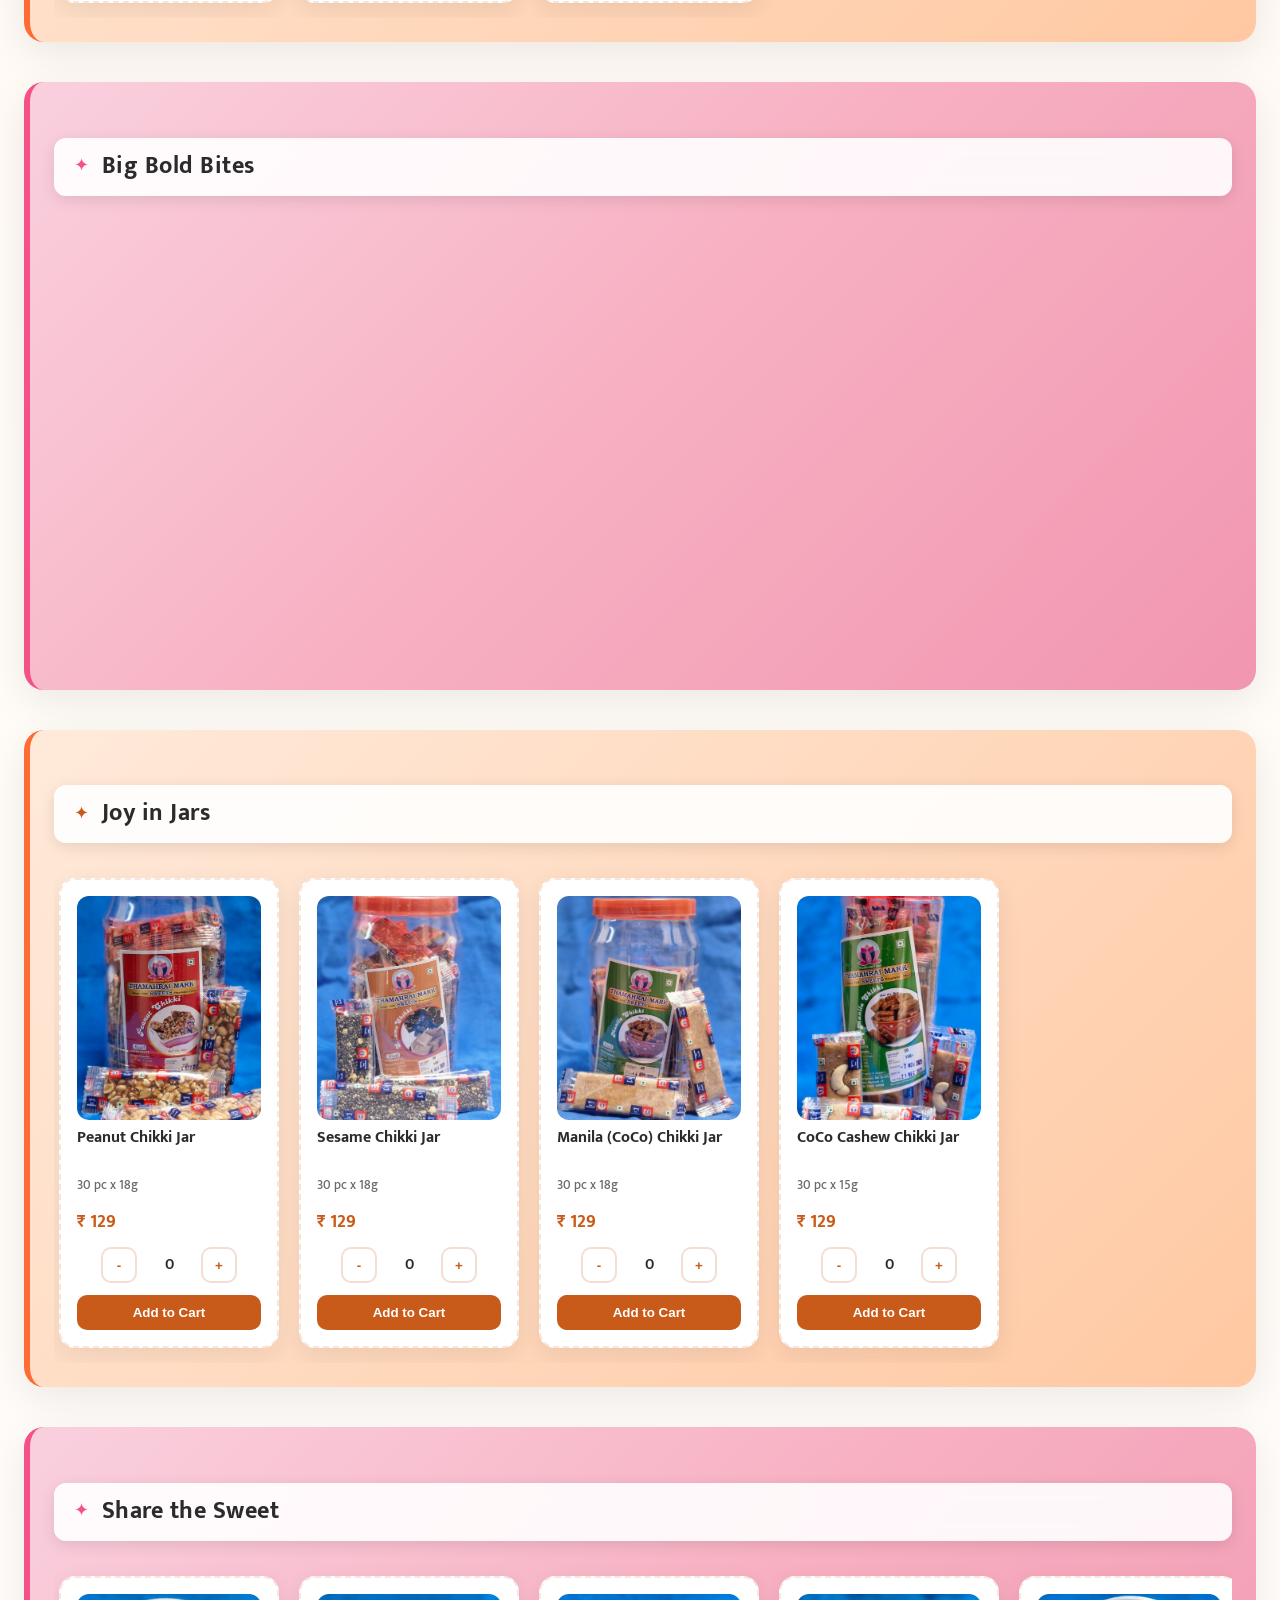
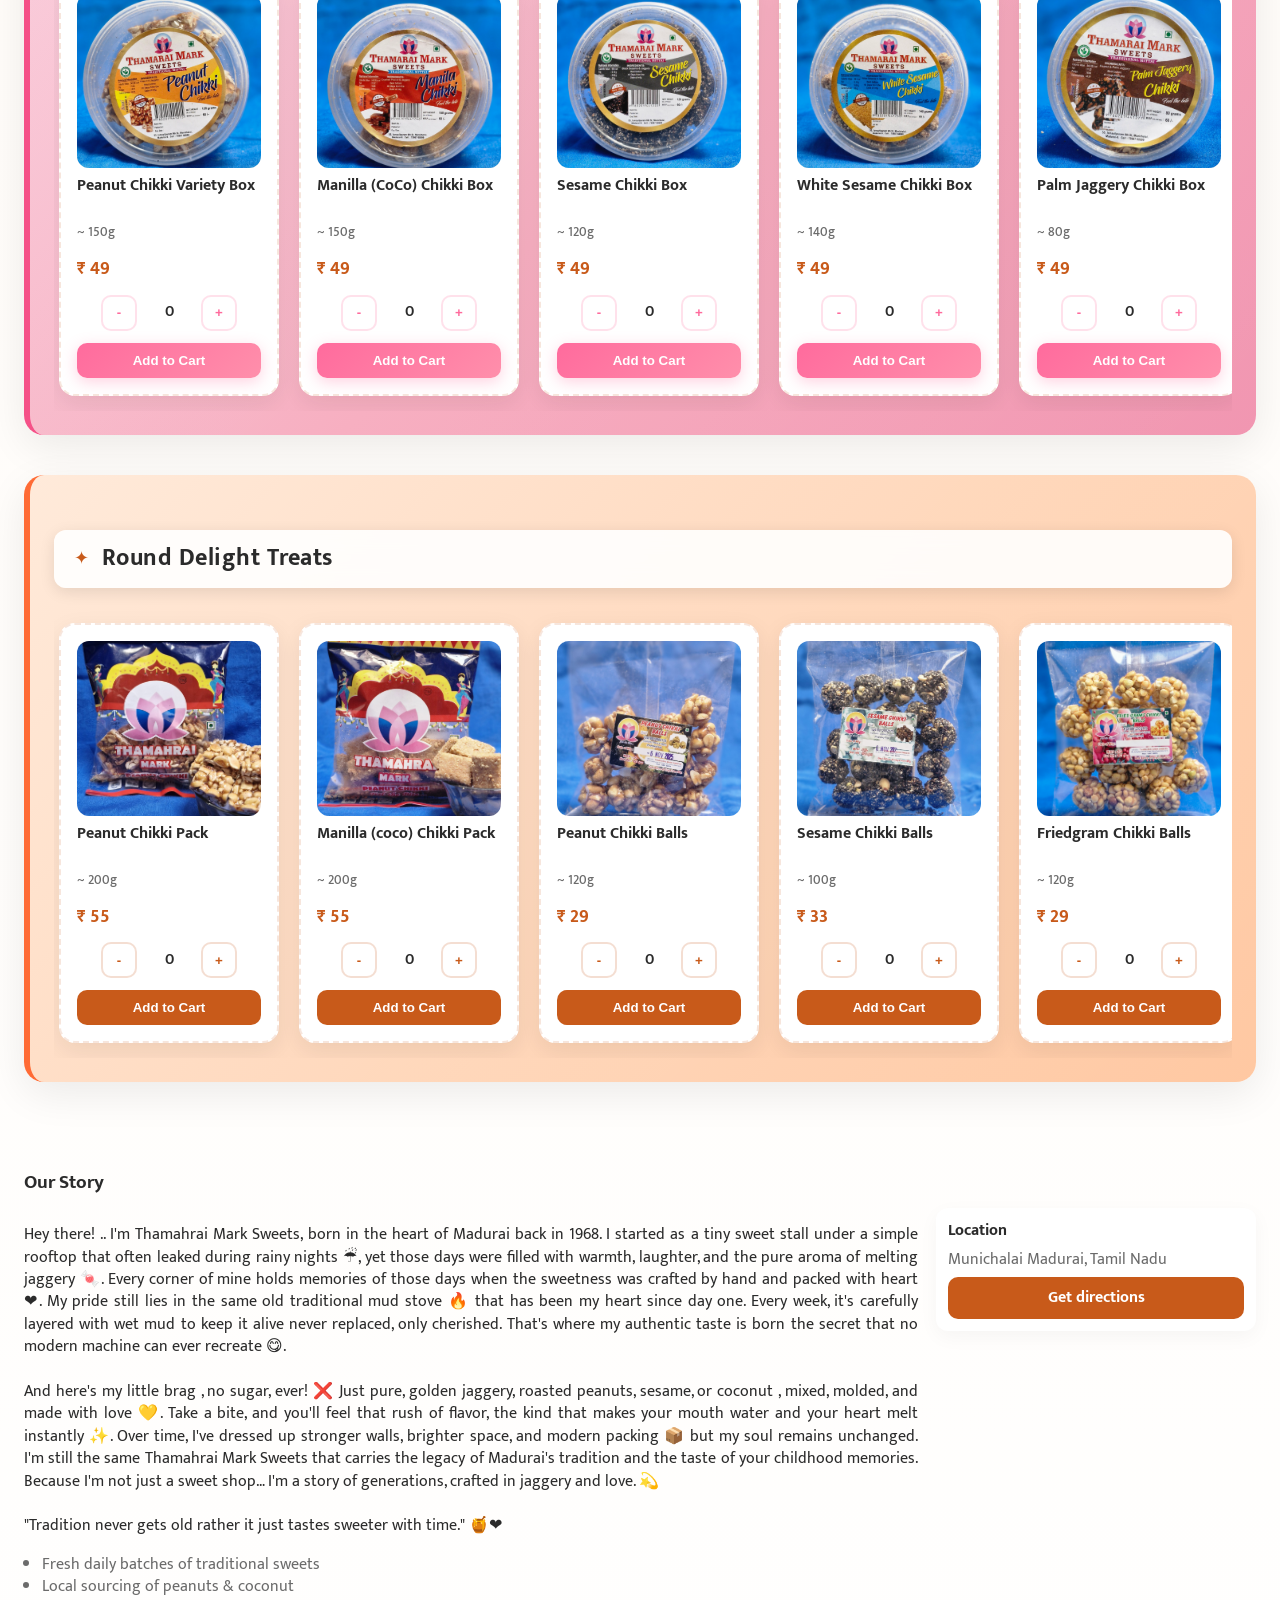
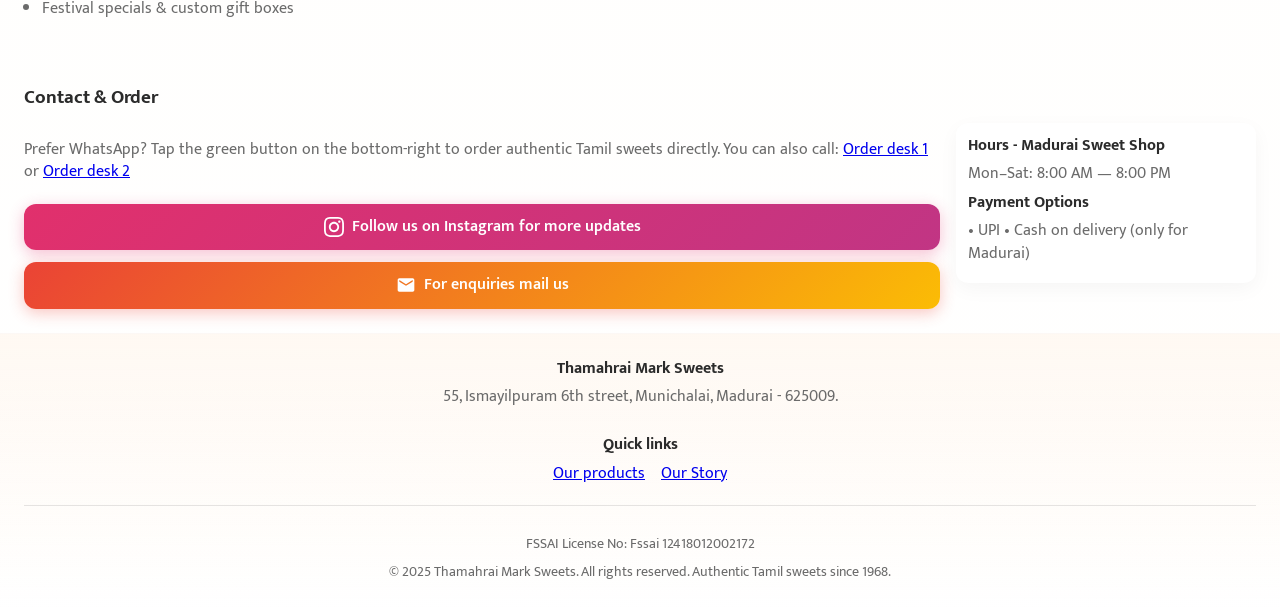
==== commit de1c8c7e: "Update index.html" ====
--- a/index.html
+++ b/index.html
@@ -7,7 +7,7 @@
   <meta name="description" content="Thamahrai Mark Sweets - Authentic Tamil Mittai, Chikki & Traditional Sweets in Madurai since 1968. Fresh peanut chikki, sesame mittai, coconut sweets, kadalai mittai, ellu mittai. Order online with delivery across Tamil Nadu.">
  <meta name="keywords" content="
 Thamahrai Mark Sweets, Thamahrai Mark, Madurai chikki, Tamil chikki, buy chikki online, homemade chikki, jaggery chikki, premium chikki, fresh chikki, traditional Tamil sweets, traditional chikki, online Tamil sweets, Tamil Nadu chikki delivery, Madurai sweets, Madurai mittai kadai, chikki manufacturer Tamil Nadu, chikki seller Madurai, chikki shop Madurai,
-peanut chikki, kadalai mittai, groundnut chikki, peanut candy, peanut sweet, kadalai urundai, groundnut candy, healthy peanut chikki, protein peanut bar, kadalai chikki bar, kadalai mini bar, kadalai chikki jar, kadalai gift box, kadalai mittai online, best kadalai mittai, kadalai chikki price, jaggery peanut chikki, Tamil peanut sweet, crunchy peanut bar, నటి கடலை மிட்டாய், கடலை சிக்கி, மதுரை கடலை மிட்டாய், குழந்தைகளுக்கு கடலை சிக்கி,
+peanut chikki, kadalai mittai, groundnut chikki, peanut candy, peanut sweet, kadalai urundai, groundnut candy, healthy peanut chikki, protein peanut bar, kadalai mini bar, kadalai chikki jar, kadalai gift box, kadalai mittai online, best kadalai mittai, kadalai chikki price, jaggery peanut chikki, Tamil peanut sweet, crunchy peanut bar, నటి கடலை மிட்டாய், கடலை சிக்கி, மதுரை கடலை மிட்டாய், குழந்தைகளுக்கு கடலை சிக்கி,
 sesame chikki, ellu mittai, sesame mini bar, black sesame chikki, white sesame chikki, ellu urundai, ellu candy, ellu chikki bar, ellu chikki box, ellu online sweet, ellu mittai Tamil Nadu, ellu chikki wholesale, स्मार्ट ellu mittai, எள்ளு சிக்கி, கருப்பு எள்ளு சிக்கி, வெள்ளை எள்ளு சிக்கி, எள்ளு உருண்டை, மதுரை எள்ளு மிட்டாய்,
 coconut chikki, coco chikki, copra sweet, coconut candy, coconut chikki bar, coconut mini bar, manila chikki, manilla chikki box, coconut balls sweet, coconut jaggery sweet, healthy coconut snack, நாரிக்காய் சிக்கி, தேங்காய் மிட்டாய் மதுரை, மேனிலா சிக்கி,
 friedgram chikki, pottukadalai mittai, roasted gram sweet, protein snack chikki, fried gram bar, fried gram balls, பொட்டுக்கடலை சிக்கி, பொட்டுக்கடலை உருண்டை, protein mittai kids,
@@ -1069,10 +1069,11 @@
 // ----------------------
 const COMPANY_UPI_ID = "swetha33033@okhdfcbank";
 const WHATSAPP_NUMBER = "917598768899"; // Your WhatsApp number
-// ----------------------
-// Image Upload Configuration  
-// ----------------------
-const IMAGEBB_API_KEY = '14c6da0e311178eb321eff414e2c8d14';
+
+// ----------------------
+// Google Apps Script Configuration  
+// ----------------------
+const GOOGLE_SCRIPT_URL = "https://script.google.com/macros/s/AKfycbwRUTT6KqysIbOLoP-PlZiTXwGRJklPBc5BNVShjHo0GCINL17b-BH8ywoieO0VzBcK/exec"; // Replace with your actual script URL
 
 // ----------------------
 // Render Varieties
@@ -1192,7 +1193,7 @@
 }
 
 // ----------------------
-// NEW: Enhanced Form Submission with Email Status Tracking
+// NEW: Enhanced Form Submission with Google Apps Script
 // ----------------------
 async function submitPaymentDetails() {
   // Validate form first
@@ -1219,58 +1220,43 @@
   let emailError = null;
 
   try {
-    // Step 1: Upload image to ImageBB
-    updateProgress(30, 'Uploading screenshot to cloud...');
-    
-    let imageUrl = "";
+    // Step 1: Convert image to base64
+    updateProgress(30, 'Processing screenshot...');
+    
+    let imageBase64 = "";
     try {
-      imageUrl = await uploadImageToImageBB(file);
+      imageBase64 = await convertImageToBase64(file);
     } catch (uploadError) {
-      console.error("Image upload failed:", uploadError);
-      imageUrl = "SCREENSHOT_UPLOAD_FAILED";
-    }
-
-    // Step 2: Prepare form data
+      console.error("Image processing failed:", uploadError);
+      imageBase64 = "";
+    }
+
+    // Step 2: Prepare data for Google Apps Script
     updateProgress(60, 'Submitting payment details...');
     
+    const orderDetails = getOrderDetailsText();
+    const totalAmount = getCartTotal();
+    
+    // Create FormData object as in test.html
     const formData = new FormData();
-    formData.append('_subject', `💰 UPI Payment - ${name} - ₹${getCartTotal()}`);
-    formData.append('_template', 'table');
-    formData.append('_captcha', 'false');
-    formData.append('_cc', 'thamahraimarksweets@gmail.com');
-    
-    // Customer details
-    formData.append('customer_name', name);
-    formData.append('transaction_id', txnId);
-    formData.append('order_total', `₹${getCartTotal()}`);
-    formData.append('order_details', getOrderDetailsText());
-    
-    // Image URL from ImageBB
-    formData.append(
-      'payment_screenshot_url',
-      imageUrl === "SCREENSHOT_UPLOAD_FAILED" 
-          ? "Screenshot could not be uploaded"
-          : imageUrl
-    );
-
-    formData.append(
-      "image_view_link",
-      imageUrl === "SCREENSHOT_UPLOAD_FAILED"
-          ? "Screenshot upload failed. Customer will send on WhatsApp if needed."
-          : imageUrl
-    );
-
-    // Step 3: Submit to FormSubmit with timeout
+    formData.append("name", name);
+    formData.append("phone", "Not provided");
+    formData.append("transactionId", txnId);
+    formData.append("amount", totalAmount);
+    formData.append("order", orderDetails);
+    formData.append("imageBase64", imageBase64);
+
+    // Step 3: Submit to Google Apps Script with timeout
     updateProgress(80, 'Sending email confirmation...');
     
-    const submissionPromise = fetch('https://formsubmit.co/ajax/thamahraimarksweets@gmail.com', {
-      method: 'POST',
+    const submissionPromise = fetch(GOOGLE_SCRIPT_URL, {
+      method: "POST",
       body: formData
     });
     
-    // Set a timeout for the email submission
+    // Set a timeout for the submission
     const timeoutPromise = new Promise((_, reject) => 
-      setTimeout(() => reject(new Error('Email submission timeout')), 15000)
+      setTimeout(() => reject(new Error('Submission timeout')), 15000)
     );
     
     const result = await Promise.race([submissionPromise, timeoutPromise]);
@@ -1280,7 +1266,12 @@
     }
     
     const resultData = await result.json();
-    emailDelivered = true;
+    
+    if (resultData.success) {
+      emailDelivered = true;
+    } else {
+      throw new Error(resultData.error || 'Submission failed');
+    }
 
     // Step 4: Success
     updateProgress(100, 'Success! Opening WhatsApp...');
@@ -1290,7 +1281,7 @@
     
     // Step 5: Open WhatsApp with email status
     setTimeout(() => {
-      openWhatsAppWithEmailStatus(name, txnId, imageUrl, emailDelivered, emailError);
+      openWhatsAppWithEmailStatus(name, txnId, emailDelivered, emailError);
     }, 1000);
 
     // Step 6: Clean up
@@ -1316,12 +1307,24 @@
     
     // Fallback: Open WhatsApp with error message
     setTimeout(() => {
-      openWhatsAppWithEmailStatus(name, txnId, "", emailDelivered, emailError);
+      openWhatsAppWithEmailStatus(name, txnId, emailDelivered, emailError);
     }, 1500);
     
     submitPayment.textContent = 'Submit Payment & Open WhatsApp';
     submitPayment.disabled = false;
   }
+}
+
+// ----------------------
+// NEW: Convert Image to Base64
+// ----------------------
+function convertImageToBase64(file) {
+  return new Promise((resolve, reject) => {
+    const reader = new FileReader();
+    reader.onload = () => resolve(reader.result);
+    reader.onerror = error => reject(error);
+    reader.readAsDataURL(file);
+  });
 }
 
 // ----------------------
@@ -1356,7 +1359,7 @@
 // ----------------------
 // NEW: Enhanced WhatsApp Function with Email Status
 // ----------------------
-function openWhatsAppWithEmailStatus(name, txnId, imageUrl, emailDelivered, emailError) {
+function openWhatsAppWithEmailStatus(name, txnId, emailDelivered, emailError) {
   const orderDetails = cart.map(item => 
     `• ${item.quantity} x ${item.name} (${item.weight}) - ₹${item.price * item.quantity}`
   ).join('\n');
@@ -1384,13 +1387,7 @@
     message += `   - Please send payment screenshot manually\n`;
   }
   
-  if (imageUrl && imageUrl !== "SCREENSHOT_UPLOAD_FAILED") {
-    message += `📸 Screenshot uploaded: ${imageUrl}\n\n`;
-  } else {
-    message += `📸 Screenshot upload failed - please send manually\n\n`;
-  }
-  
-  message += `Delivery Address: `;
+  message += `\nDelivery Address: `;
 
   const url = `https://wa.me/${WHATSAPP_NUMBER}?text=${encodeURIComponent(message)}`;
   
@@ -1462,27 +1459,6 @@
   }
   
   return true;
-}
-
-// ----------------------
-// Image Upload Function (USES YOUR API KEY)
-// ----------------------
-async function uploadImageToImageBB(file) {
-  const formData = new FormData();
-  formData.append('image', file);
-  
-  const response = await fetch(`https://api.imgbb.com/1/upload?key=14c6da0e311178eb321eff414e2c8d14`, {
-    method: 'POST',
-    body: formData
-  });
-  
-  const result = await response.json();
-  
-  if (result.success) {
-    return result.data.url; // Return image URL
-  } else {
-    throw new Error('ImageBB upload failed: ' + result.error.message);
-  }
 }
 
 // ----------------------
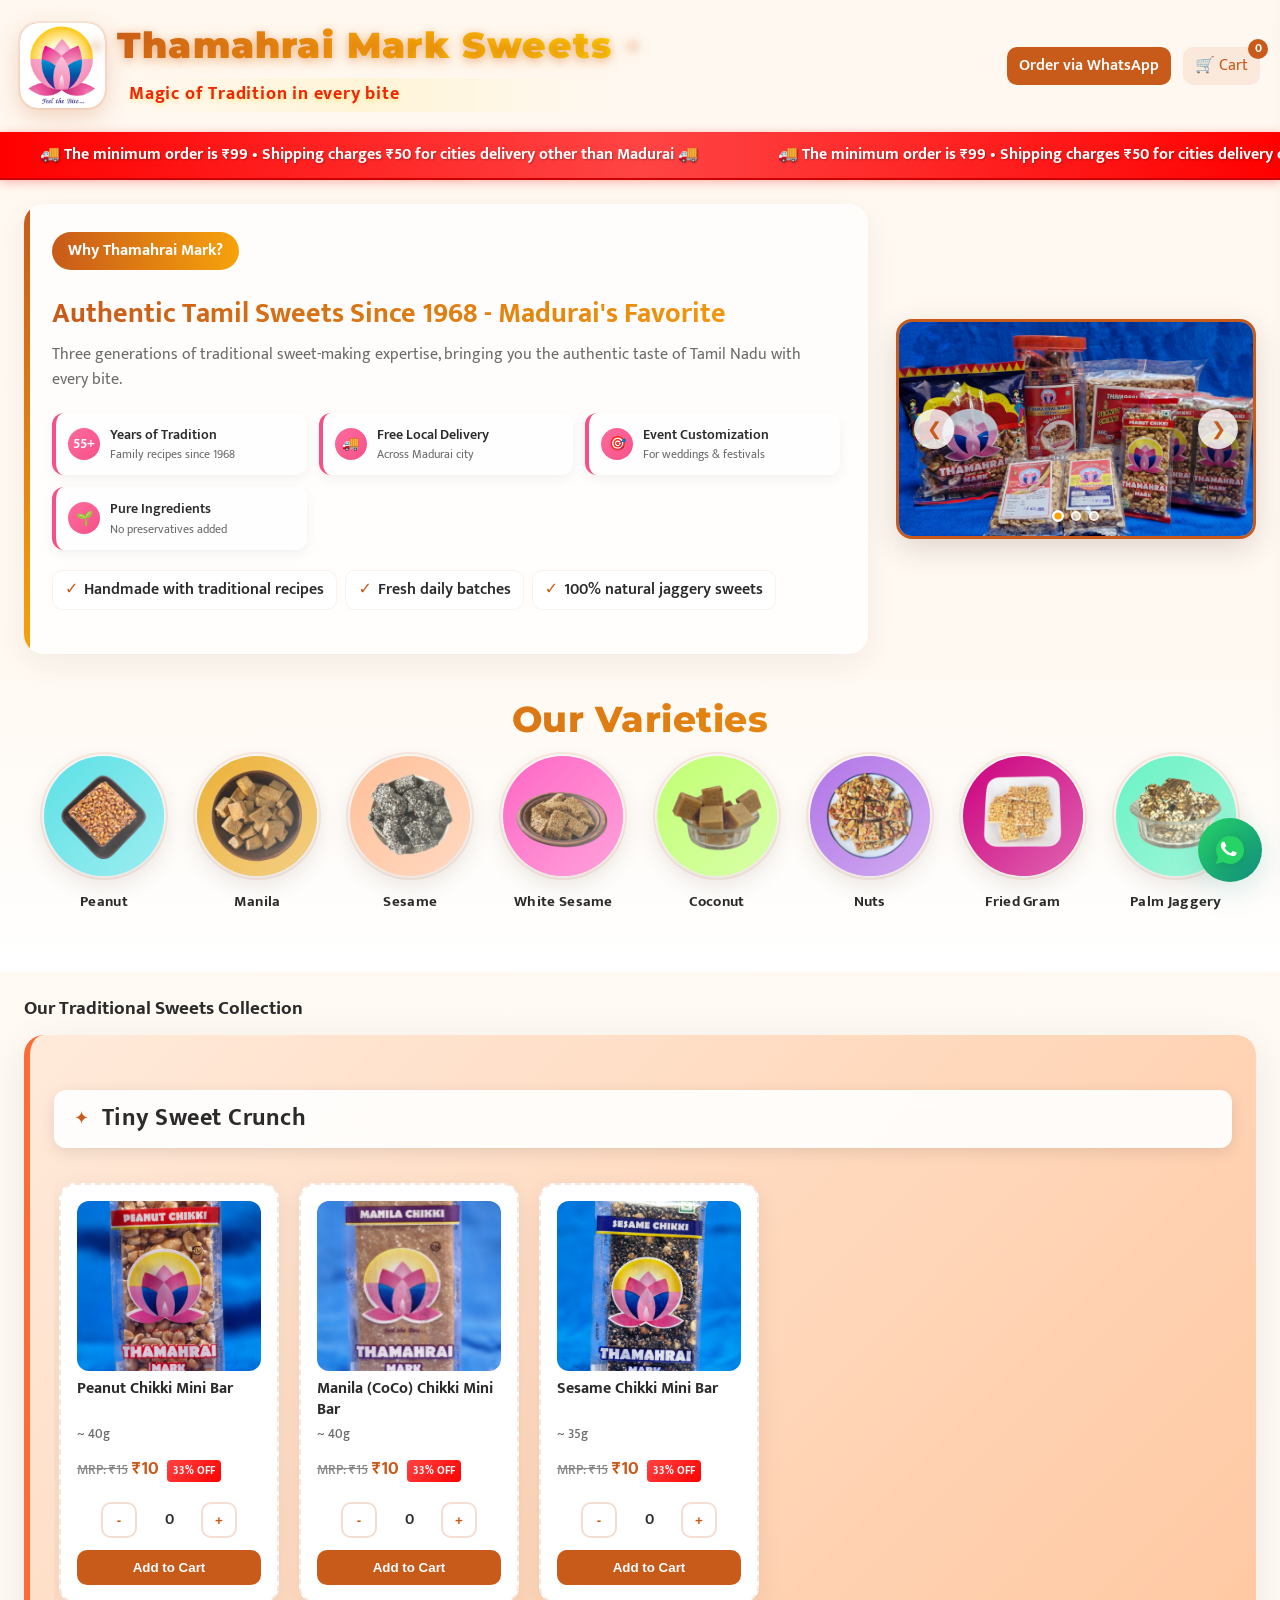
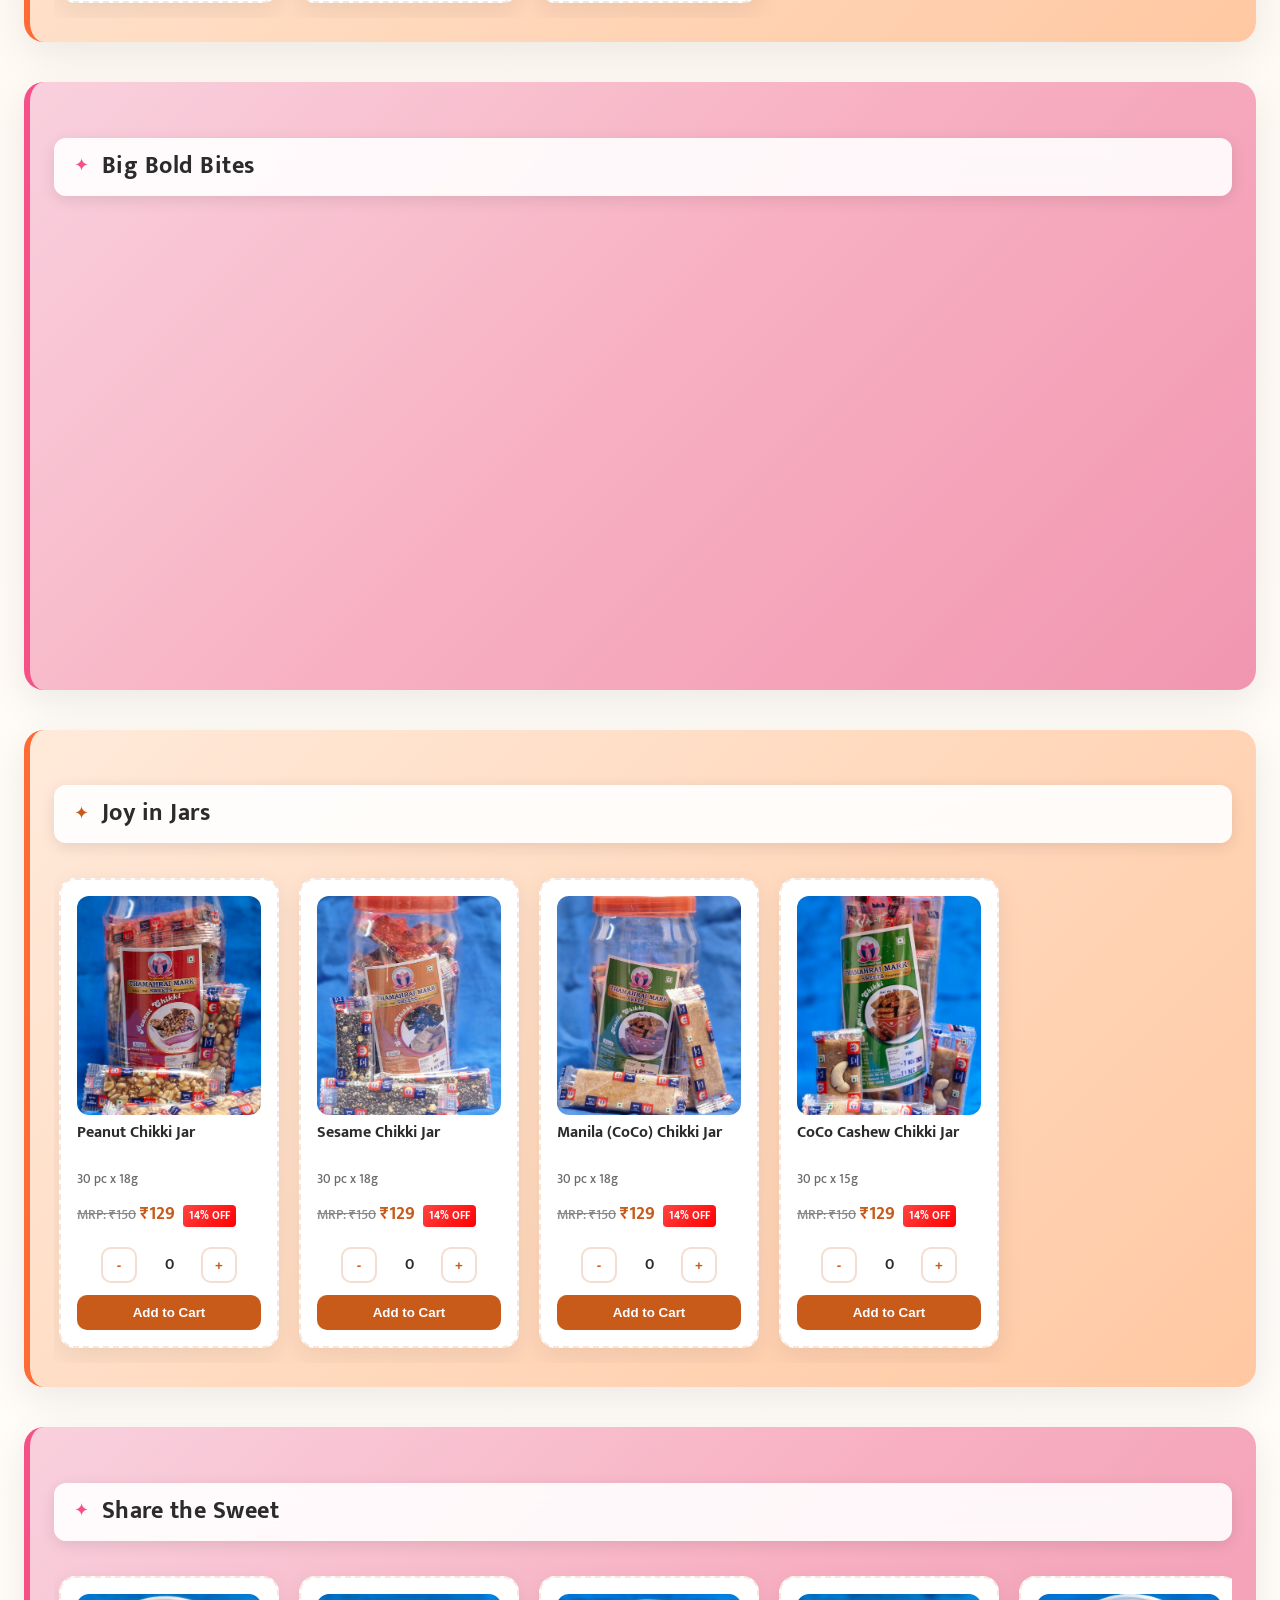
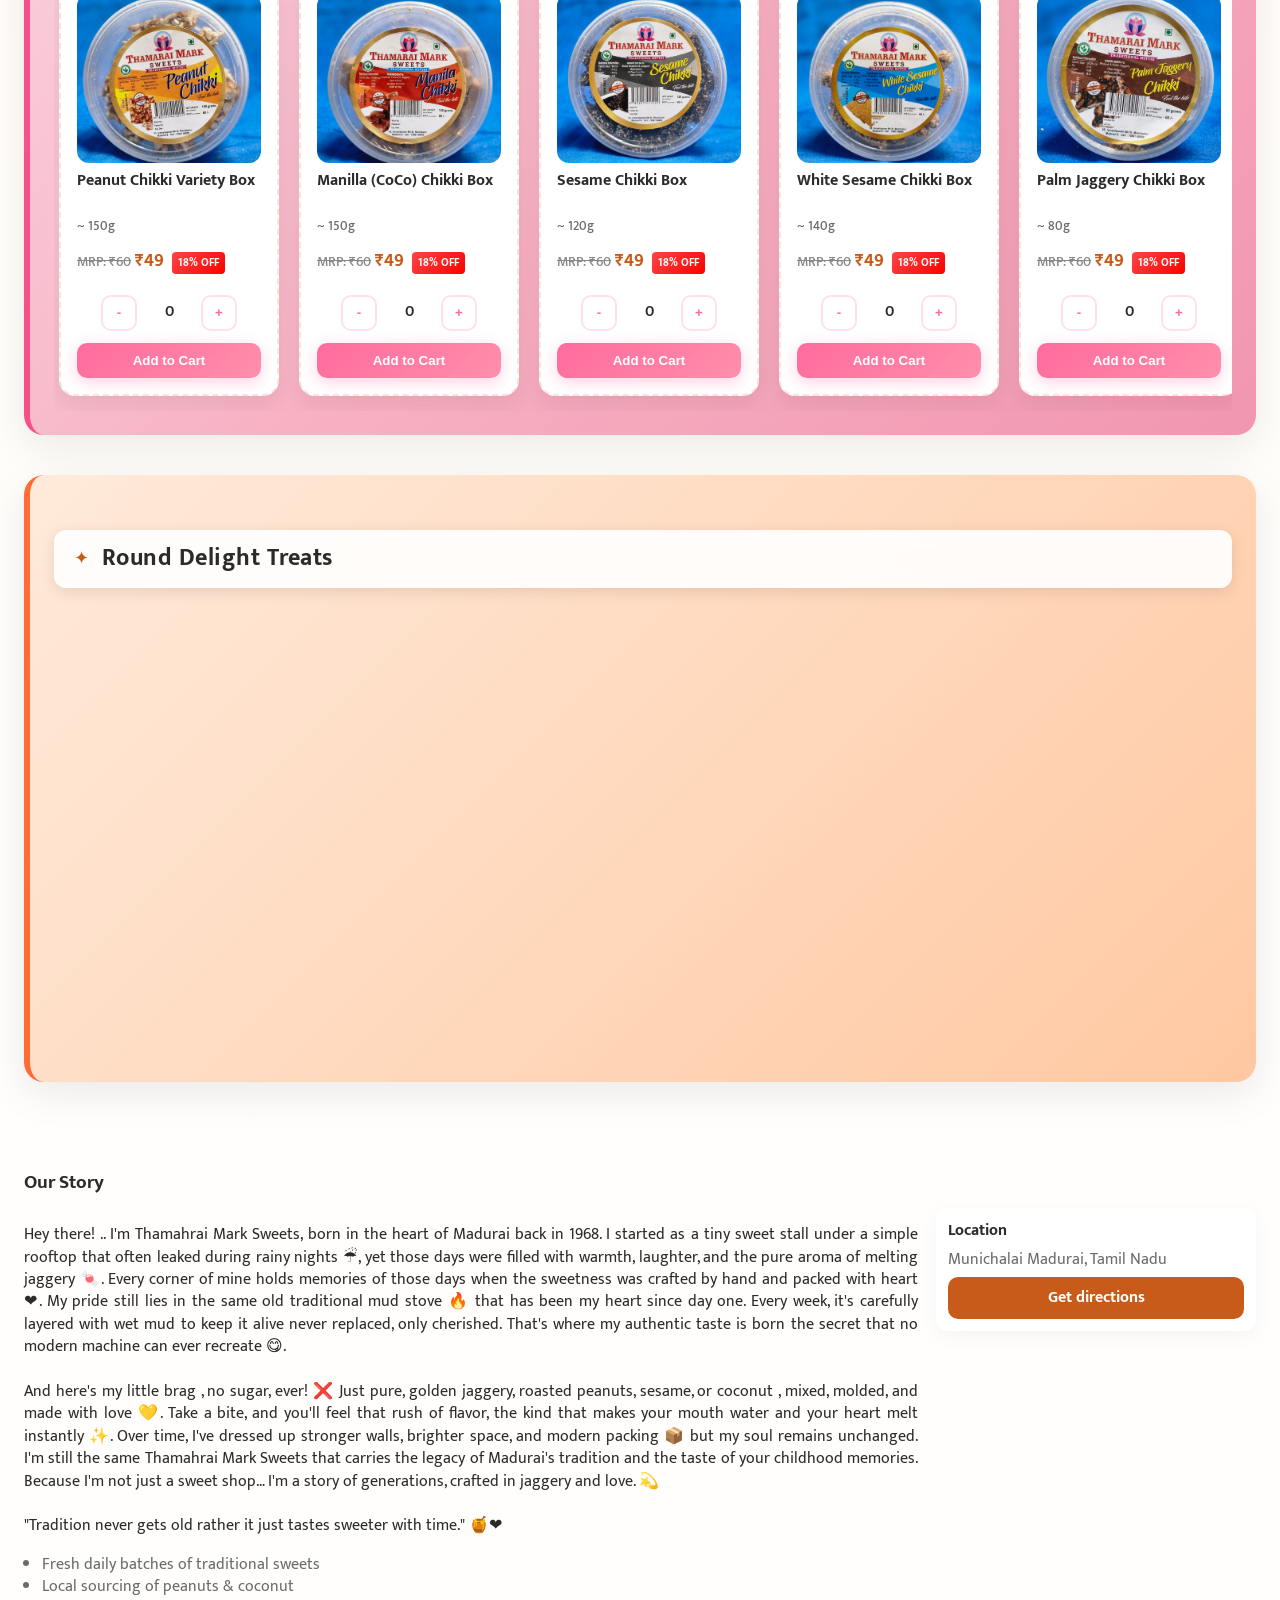
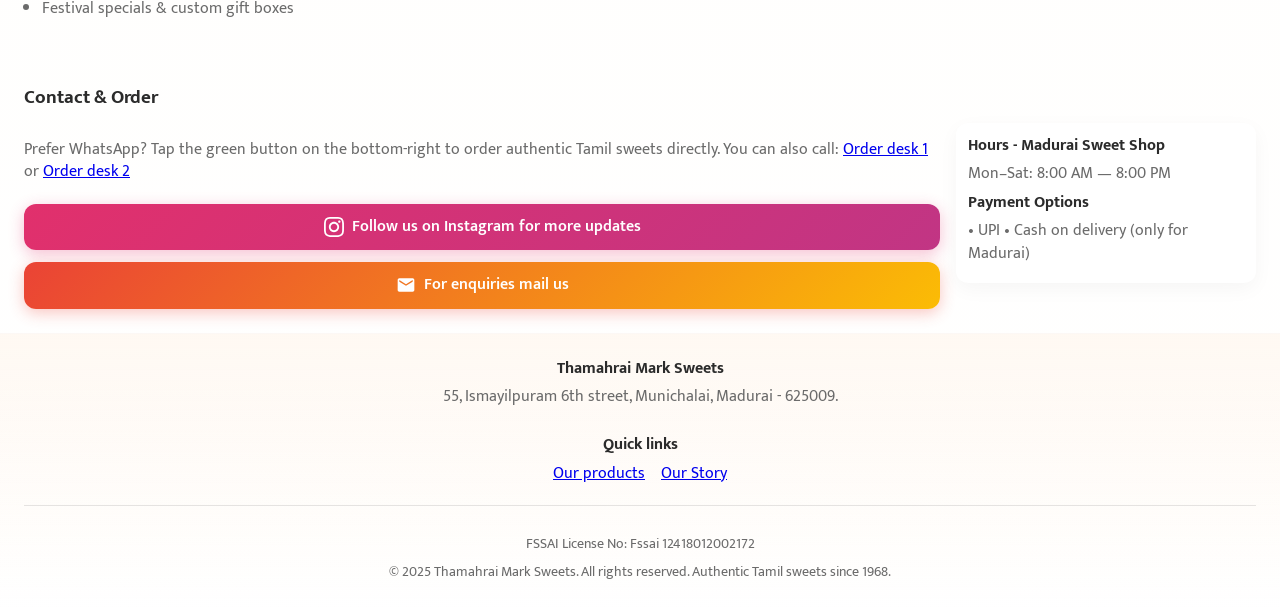
==== commit e6ae4ac4: "Update index.html" ====
--- a/index.html
+++ b/index.html
@@ -307,6 +307,38 @@
     .price{font-weight:700;color:var(--accent); font-size: 18px;}
     .weight{font-size: 13px; color: var(--muted); margin: 6px 0; font-weight: 500;}
     
+    /* NEW: MRP Price Styles */
+    .price-container {
+      display: flex;
+      align-items: center;
+      gap: 8px;
+      margin: 8px 0;
+      flex-wrap: wrap;
+    }
+    
+    .mrp-price {
+      font-size: 14px;
+      color: #888;
+      text-decoration: line-through;
+      font-weight: 500;
+    }
+    
+    .discount-badge {
+      background: linear-gradient(135deg, #ff4444, #ff0000);
+      color: white;
+      padding: 2px 6px;
+      border-radius: 4px;
+      font-size: 11px;
+      font-weight: 700;
+      margin-left: 4px;
+    }
+    
+    .actual-price {
+      font-size: 18px;
+      font-weight: 700;
+      color: var(--accent);
+    }
+    
     .btn{display:inline-block;padding:10px 16px;border-radius:10px;border:none;background:var(--accent);color:#fff;font-weight:700;text-decoration:none;cursor:pointer;transition:all 0.3s ease; width: 100%; text-align: center;}
     .btn:hover{background:var(--accent-2);transform:translateY(-2px); box-shadow: 0 6px 20px rgba(200,90,30,0.3);}
     .btn-outline{background:#fff;color:var(--accent);border:2px solid rgba(200,90,30,0.3)}
@@ -403,6 +435,7 @@
       .badge { justify-content: center; padding: 10px 16px; }
       .hero .btn { flex: 1; text-align: center; padding: 12px 16px; font-size: 15px; }
       .payment-options { flex-direction: column; }
+      .price-container { flex-direction: column; align-items: flex-start; gap: 4px; }
     }
 
     .fade-up{opacity:0;transform:translateY(10px);transition:all 420ms cubic-bezier(.2,.9,.3,1)}
@@ -947,83 +980,83 @@
   // =============================================
   // MINI BARS CATEGORY (6 products)
   // =============================================
-  {id:1, category:'miniBars', name:'Peanut Chikki Mini Bar', price:10, weight:'~ 40g', 
+  {id:1, category:'miniBars', name:'Peanut Chikki Mini Bar', price:10, mrp:15, weight:'~ 40g', 
    img:'assets/images/mb1_kadala.jpg'},
   
-  {id:2, category:'miniBars', name:'Manila (CoCo) Chikki Mini Bar', price:10, weight:'~ 40g', 
+  {id:2, category:'miniBars', name:'Manila (CoCo) Chikki Mini Bar', price:10, mrp:15, weight:'~ 40g', 
    img:'assets/images/mb1_coco.jpg'},
   
-  {id:3, category:'miniBars', name:'Sesame Chikki Mini Bar', price:10, weight:'~ 35g', 
+  {id:3, category:'miniBars', name:'Sesame Chikki Mini Bar', price:10, mrp:15, weight:'~ 35g', 
    img:'assets/images/mb1_ellu.jpg'},
   
   // =============================================
   // BARS CATEGORY (8 products)
   // =============================================
-  {id:7, category:'bars', name:'Peanut Chikki Bar', price:79, weight:'~ 400g', 
+  {id:7, category:'bars', name:'Peanut Chikki Bar', price:79, mrp:100, weight:'~ 400g', 
    img:'assets/images/b3_kadala.jpg'},
   
-  {id:8, category:'bars', name:'Manila (CoCo) Chikki Bar', price:79, weight:'~ 350g', 
+  {id:8, category:'bars', name:'Manila (CoCo) Chikki Bar', price:79, mrp:100, weight:'~ 350g', 
    img:'assets/images/b3_coco.jpg'},
   
-  {id:9, category:'bars', name:'Peanut Chikki Bar', price:29, weight:'~ 115g', 
+  {id:9, category:'bars', name:'Peanut Chikki Bar', price:29, mrp:32, weight:'~ 115g', 
    img:'assets/images/b2_kadala.jpg'},
   
-  {id:10, category:'bars', name:'Manila (CoCo) Chikki Bar', price:29, weight:'~ 100g', 
+  {id:10, category:'bars', name:'Manila (CoCo) Chikki Bar', price:29, mrp:32, weight:'~ 100g', 
    img:'assets/images/b2_coco.jpg'},
   
-  {id:11, category:'bars', name:'Sesame Chikki Bar', price:29, weight:'~ 100g', 
+  {id:11, category:'bars', name:'Sesame Chikki Bar', price:29, mrp:32, weight:'~ 100g', 
    img:'assets/images/b2_ellu.jpg'},
   
-  {id:12, category:'bars', name:'Peanut Chikki Bar', price:20, weight:'~ 100g', 
+  {id:12, category:'bars', name:'Peanut Chikki Bar', price:20, mrp:24, weight:'~ 100g', 
    img:'assets/images/b1_kadala.jpg'},
   
-  {id:13, category:'bars', name:'Manila (CoCo) Chikki Bar', price:20, weight:'~ 90g', 
+  {id:13, category:'bars', name:'Manila (CoCo) Chikki Bar', price:20, mrp:24, weight:'~ 90g', 
    img:'assets/images/b1_coco.jpg'},
   
-  {id:14, category:'bars', name:'Sesame Chikki Bar', price:20, weight:'~ 90g', 
+  {id:14, category:'bars', name:'Sesame Chikki Bar', price:20, mrp:24, weight:'~ 90g', 
    img:'assets/images/b1_ellu.jpg'},
   
   // =============================================
   // JARS CATEGORY (5 products)
   // =============================================
-  {id:15, category:'jars', name:'Peanut Chikki Jar', price:129, weight:'30 pc x 18g', 
+  {id:15, category:'jars', name:'Peanut Chikki Jar', price:129, mrp:150, weight:'30 pc x 18g', 
    img:'assets/images/jar_kadala.jpg'},
   
-  {id:17, category:'jars', name:'Sesame Chikki Jar', price:129, weight:'30 pc x 18g', 
+  {id:17, category:'jars', name:'Sesame Chikki Jar', price:129, mrp:150, weight:'30 pc x 18g', 
    img:'assets/images/jar_ellu.jpg'},
   
-  {id:16, category:'jars', name:'Manila (CoCo) Chikki Jar', price:129, weight:'30 pc x 18g', 
+  {id:16, category:'jars', name:'Manila (CoCo) Chikki Jar', price:129, mrp:150, weight:'30 pc x 18g', 
    img:'assets/images/jar_coco.jpg'},
   
-  {id:18, category:'jars', name:'CoCo Cashew Chikki Jar', price:129, weight:'30 pc x 15g', 
+  {id:18, category:'jars', name:'CoCo Cashew Chikki Jar', price:129, mrp:150, weight:'30 pc x 15g', 
    img:'assets/images/jar_cococashew.jpg'},
   
 
   // =============================================
   // BOXES CATEGORY (8 products)
   // =============================================
-  {id:20, category:'boxes', name:'Peanut Chikki Variety Box', price:49, weight:'~ 150g', 
+  {id:20, category:'boxes', name:'Peanut Chikki Variety Box', price:49, mrp:60, weight:'~ 150g', 
    img:'assets/images/box_peanut.jpg'},
 
-  {id:21, category:'boxes', name:'Manilla (CoCo) Chikki Box', price:49, weight:'~ 150g', 
+  {id:21, category:'boxes', name:'Manilla (CoCo) Chikki Box', price:49, mrp:60, weight:'~ 150g', 
    img:'assets/images/box_manila.jpg'},
 
-  {id:22, category:'boxes', name:'Sesame Chikki Box', price:49, weight:'~ 120g', 
+  {id:22, category:'boxes', name:'Sesame Chikki Box', price:49, mrp:60, weight:'~ 120g', 
    img:'assets/images/box_black_seasame.jpg'},
   
-  {id:23, category:'boxes', name:'White Sesame Chikki Box', price:49, weight:'~ 140g', 
+  {id:23, category:'boxes', name:'White Sesame Chikki Box', price:49, mrp:60, weight:'~ 140g', 
    img:'assets/images/box_wh_seasame.jpg'},
   
-  {id:24, category:'boxes', name:'Palm Jaggery Chikki Box', price:49, weight:'~ 80g', 
+  {id:24, category:'boxes', name:'Palm Jaggery Chikki Box', price:49, mrp:60, weight:'~ 80g', 
    img:'assets/images/box_palmjaggery.jpg'},
   
-  {id:25, category:'boxes', name:'Nuts Chikki Box', price:119, weight:'~ 90g', 
+  {id:25, category:'boxes', name:'Nuts Chikki Box', price:119, mrp:150, weight:'~ 90g', 
    img:'assets/images/box_nuts.jpg'},
   
-  {id:26, category:'boxes', name:'Friedgram Chikki Box', price:49, weight:'~ 130g', 
+  {id:26, category:'boxes', name:'Friedgram Chikki Box', price:49, mrp:60, weight:'~ 130g', 
    img:'assets/images/box_friedgram.jpg'},
   
-  {id:27, category:'boxes', name:'Coconut Chikki Box', price:49, weight:'~ 130g', 
+  {id:27, category:'boxes', name:'Coconut Chikki Box', price:49, mrp:60, weight:'~ 130g', 
    img:'assets/images/box_coconut.jpg'},
   
 
@@ -1031,22 +1064,22 @@
   // =============================================
   // PACKS & BALLS CATEGORY (6 products)
   // =============================================
-  {id:28, category:'packsBalls', name:'Peanut Chikki Pack', price:55, weight:'~ 200g', 
+  {id:28, category:'packsBalls', name:'Peanut Chikki Pack', price:55, mrp:70, weight:'~ 200g', 
    img:'assets/images/pack_kadala.jpg'},
   
-  {id:29, category:'packsBalls', name:'Manilla (coco) Chikki Pack', price:55, weight:'~ 200g', 
+  {id:29, category:'packsBalls', name:'Manilla (coco) Chikki Pack', price:55, mrp:70, weight:'~ 200g', 
    img:'assets/images/pack_coco.jpg'},
   
-  {id:30, category:'packsBalls', name:'Peanut Chikki Balls', price:29, weight:'~ 120g', 
+  {id:30, category:'packsBalls', name:'Peanut Chikki Balls', price:29, mrp:40, weight:'~ 120g', 
    img:'assets/images/balls_kadala.jpg'},
   
-  {id:31, category:'packsBalls', name:'Sesame Chikki Balls', price:33, weight:'~ 100g', 
+  {id:31, category:'packsBalls', name:'Sesame Chikki Balls', price:33, mrp:40, weight:'~ 100g', 
    img:'assets/images/balls_ellu.jpg'},
   
-  {id:32, category:'packsBalls', name:'Friedgram Chikki Balls', price:29, weight:'~ 120g', 
+  {id:32, category:'packsBalls', name:'Friedgram Chikki Balls', price:29, mrp:40, weight:'~ 120g', 
    img:'assets/images/balls_friedgram.jpg'},
   
-  {id:33, category:'packsBalls', name:'Jagnut Chikki Balls', price:49, weight:'8 balls', 
+  {id:33, category:'packsBalls', name:'Jagnut Chikki Balls', price:49, mrp:60, weight:'8 balls', 
    img:'assets/images/balls_jagnut.jpg'}
 ];
 
@@ -1074,6 +1107,15 @@
 // Google Apps Script Configuration  
 // ----------------------
 const GOOGLE_SCRIPT_URL = "https://script.google.com/macros/s/AKfycbwRUTT6KqysIbOLoP-PlZiTXwGRJklPBc5BNVShjHo0GCINL17b-BH8ywoieO0VzBcK/exec"; // Replace with your actual script URL
+
+// ----------------------
+// NEW: Simplified WhatsApp Opening Function
+// ----------------------
+function openWhatsAppDirectly(message) {
+  const url = `https://wa.me/${WHATSAPP_NUMBER}?text=${encodeURIComponent(message)}`;
+  // This will NEVER be blocked by popup blockers
+  window.location.href = url;
+}
 
 // ----------------------
 // Render Varieties
@@ -1389,16 +1431,7 @@
   
   message += `\nDelivery Address: `;
 
-  const url = `https://wa.me/${WHATSAPP_NUMBER}?text=${encodeURIComponent(message)}`;
-  
-  // Popup-safe method
-  const link = document.createElement('a');
-  link.href = url;
-  link.target = '_blank';
-  link.rel = 'noopener noreferrer';
-  document.body.appendChild(link);
-  link.click();
-  document.body.removeChild(link);
+  openWhatsAppDirectly(message);
 }
 
 // ----------------------
@@ -1598,7 +1631,7 @@
 renderCartItems();
 
 // ----------------------
-// Product rendering
+// Product rendering with MRP prices
 // ----------------------
 function renderProducts() {
   renderCategory('miniBars', 'miniBarsGrid');
@@ -1619,15 +1652,26 @@
     // Add jar-card class for jars category
     const isJar = category === 'jars';
     card.className = `card fade-up ${isJar ? 'jar-card' : ''}`;
+    
+    // Calculate discount percentage
+    const discountPercent = Math.round(((product.mrp - product.price) / product.mrp) * 100);
+    
     card.innerHTML = `
       <div class="product-media">
         <img src="${product.img}" alt="${product.name} - Traditional Tamil sweet from Thamahrai Mark Sweets Madurai" style="width:100%;height:100%;object-fit:cover">
       </div>
       <h4 style="margin:8px 0 4px;font-size:16px">${product.name}</h4>
       <div class='weight'>${product.weight}</div>
-      <div class='meta'>
-        <div class='price'>₹ ${product.price}</div>
-      </div>
+      
+      <!-- NEW: MRP Price Display -->
+      <div class="price-container">
+        <div>
+          <span class="mrp-price">MRP: ₹${product.mrp}</span>
+          <span class="actual-price">₹${product.price}</span>
+          <span class="discount-badge">${discountPercent}% OFF</span>
+        </div>
+      </div>
+      
       <div class="quantity-controls">
         <button class="qty-btn" onclick="decreaseQuantity(${product.id})">-</button>
         <span class="qty-display" id="qty-${product.id}">${getProductQuantity(product.id)}</span>
@@ -1842,7 +1886,7 @@
 }
 
 // ----------------------
-// WhatsApp ordering
+// WhatsApp ordering - UPDATED to use window.location.href
 // ----------------------
 function sendWhatsAppOrder() {
   if (cart.length === 0) {
@@ -1872,16 +1916,7 @@
   message += `\n\nPayment Method: WhatsApp Order (Cash on Delivery/UPI at delivery)`;
   message += `\n\nMy Delivery Address: `;
   
-  const url = `https://wa.me/${WHATSAPP_NUMBER}?text=${encodeURIComponent(message)}`;
-  
-  // Use popup-safe method
-  const link = document.createElement('a');
-  link.href = url;
-  link.target = '_blank';
-  link.rel = 'noopener noreferrer';
-  document.body.appendChild(link);
-  link.click();
-  document.body.removeChild(link);
+  openWhatsAppDirectly(message);
 }
 
 // ----------------------
@@ -1921,20 +1956,11 @@
   setupSlideshowHover();
 });
 
-// WhatsApp button functionality
+// WhatsApp button functionality - UPDATED to use window.location.href
 document.getElementById('waBtn').addEventListener('click', function(e) {
   e.preventDefault();
-  const msg = encodeURIComponent('Hi, I would like to place an order for traditional Tamil sweets from Thamahrai Mark Sweets.');
-  const url = `https://wa.me/${WHATSAPP_NUMBER}?text=${msg}`;
-  
-  // Use popup-safe method
-  const link = document.createElement('a');
-  link.href = url;
-  link.target = '_blank';
-  link.rel = 'noopener noreferrer';
-  document.body.appendChild(link);
-  link.click();
-  document.body.removeChild(link);
+  const message = 'Hi, I would like to place an order for traditional Tamil sweets from Thamahrai Mark Sweets.';
+  openWhatsAppDirectly(message);
 });
 
 // Add this function for minimum order validation
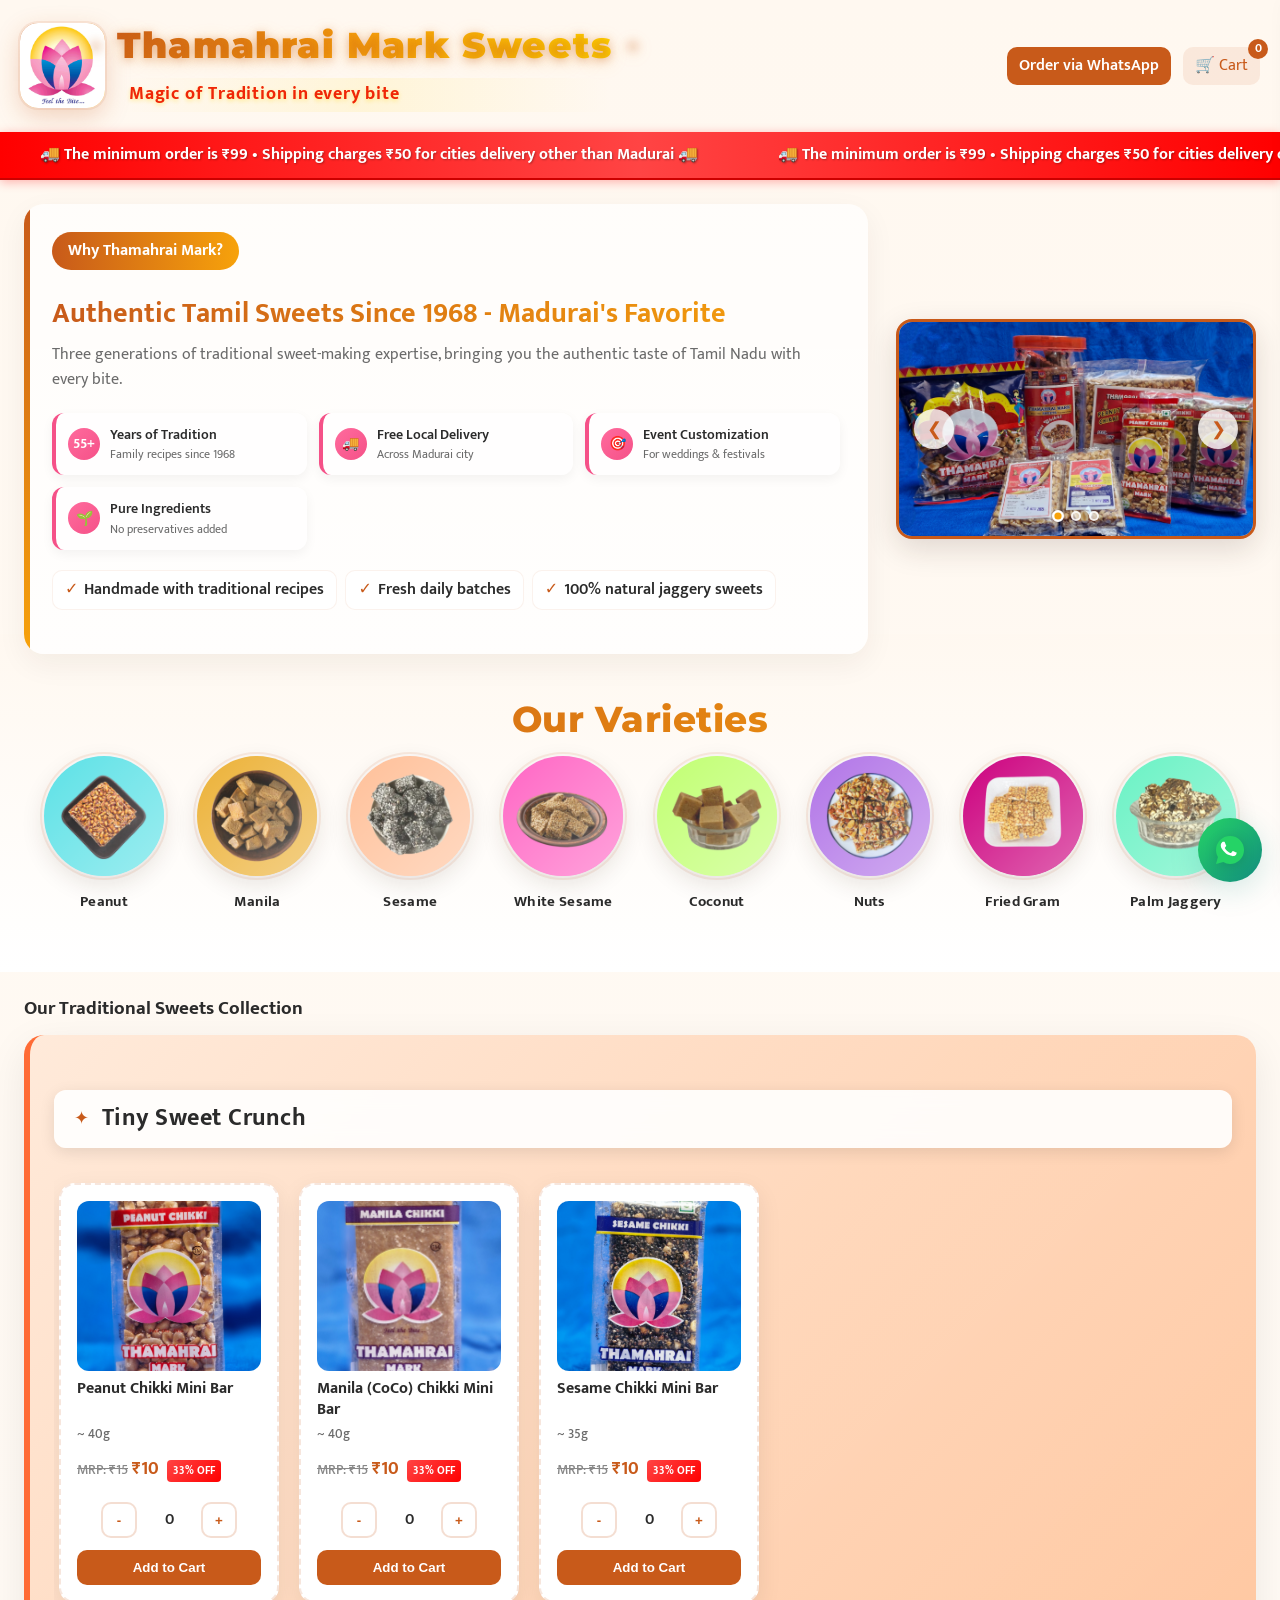
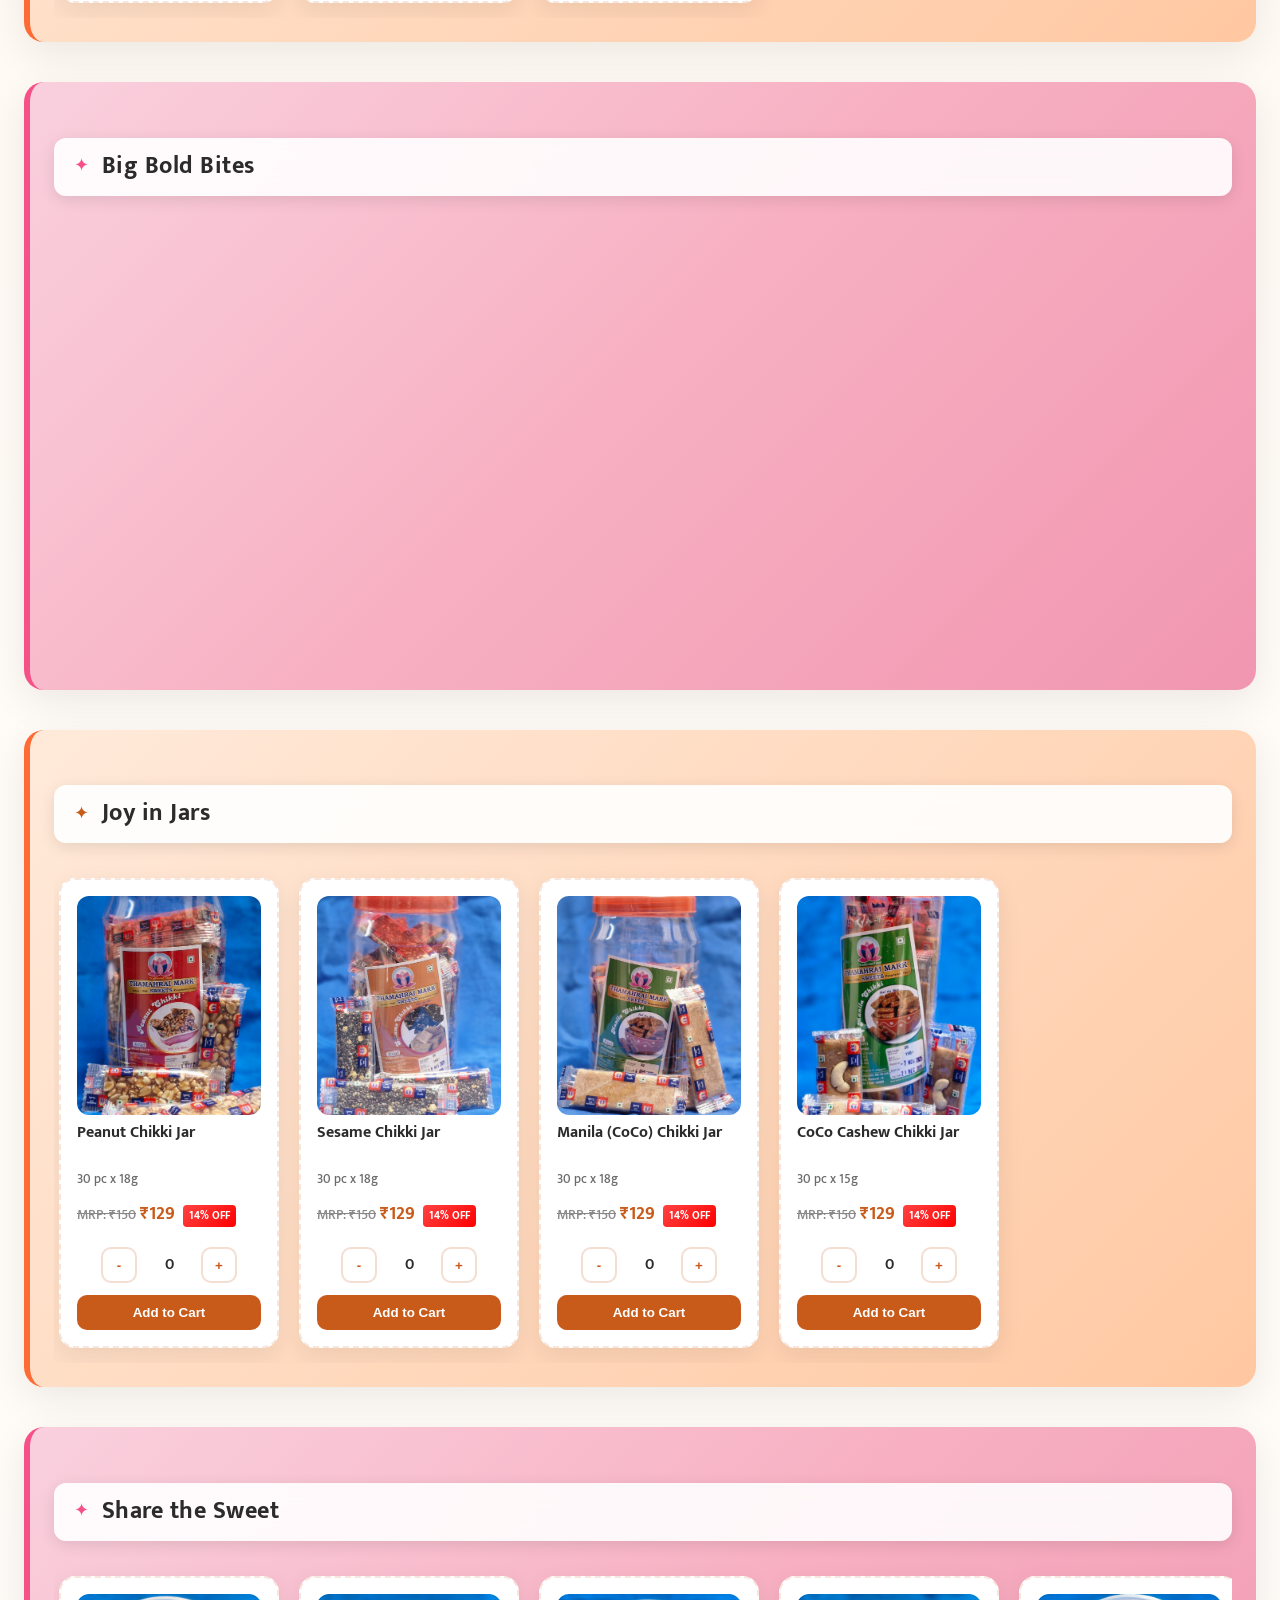
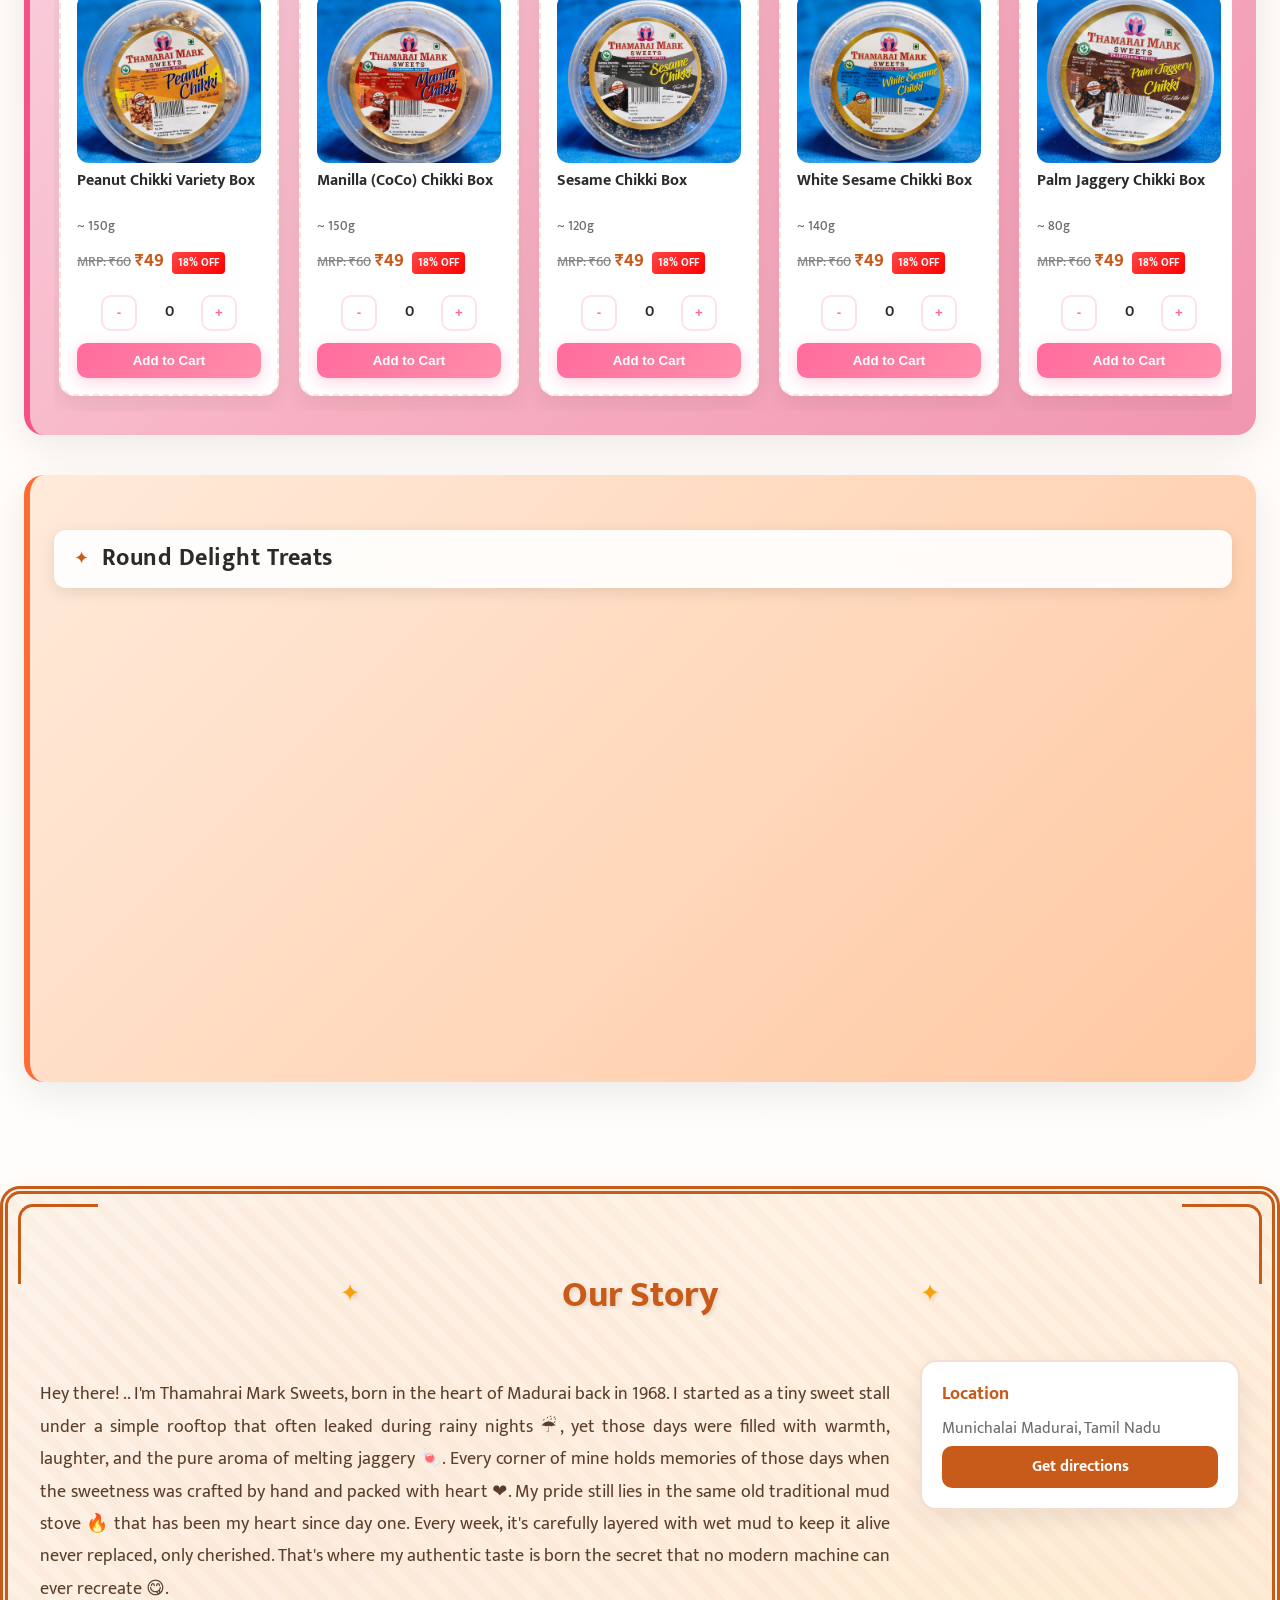
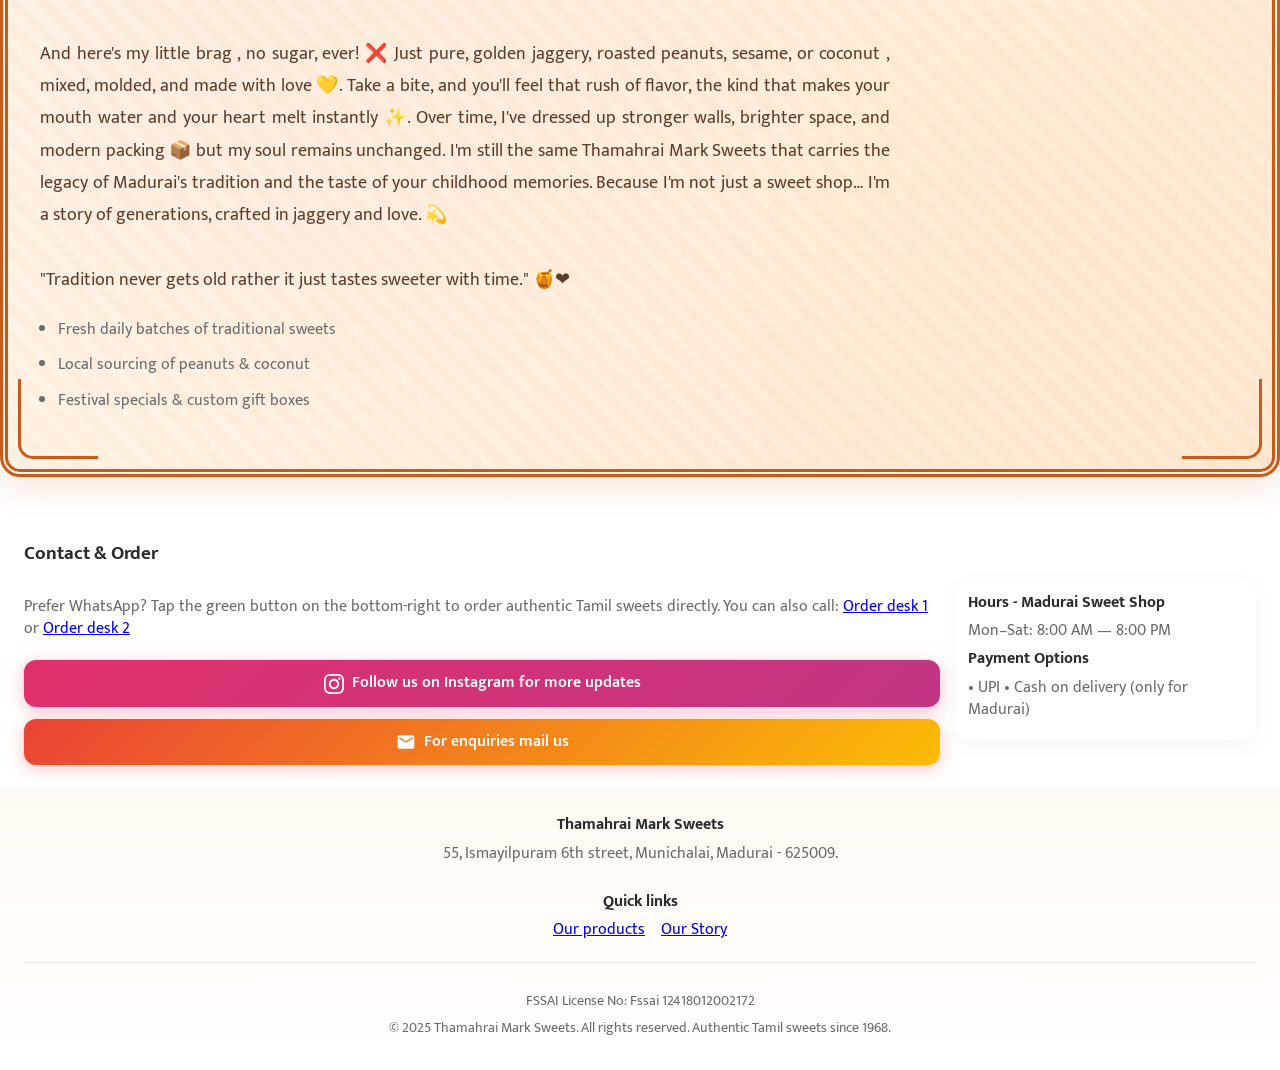
==== commit b1e51bc6: "Update index.html" ====
--- a/index.html
+++ b/index.html
@@ -496,6 +496,210 @@
     .status-icon {
       font-size: 20px;
       margin-right: 8px;
+    }
+    
+    /* NEW STYLES FOR OUR STORY SECTION */
+    .our-story-section {
+      position: relative;
+      padding: 40px 24px;
+      margin: 40px 0;
+      background: linear-gradient(135deg, #fff8f0 0%, #ffebd6 100%);
+      border-radius: 20px;
+      border: 8px double #c85a1a;
+      box-shadow: 0 10px 30px rgba(200, 90, 26, 0.15);
+      overflow: hidden;
+    }
+    
+    .our-story-section::before {
+      content: '';
+      position: absolute;
+      top: 0;
+      left: 0;
+      right: 0;
+      bottom: 0;
+      background-image: 
+        radial-gradient(circle at 20% 30%, rgba(200, 90, 26, 0.05) 0%, transparent 50%),
+        radial-gradient(circle at 80% 70%, rgba(247, 162, 11, 0.05) 0%, transparent 50%),
+        repeating-linear-gradient(45deg, transparent, transparent 10px, rgba(200, 90, 26, 0.03) 10px, rgba(200, 90, 26, 0.03) 20px);
+      z-index: 0;
+    }
+    
+    .our-story-content {
+      position: relative;
+      z-index: 1;
+      max-width: 1200px;
+      margin: 0 auto;
+    }
+    
+    .our-story-title {
+      text-align: center;
+      font-size: 36px;
+      font-weight: 800;
+      margin-bottom: 40px;
+      color: #c85a1a;
+      text-shadow: 2px 2px 4px rgba(0, 0, 0, 0.1);
+      position: relative;
+      display: inline-block;
+      width: 100%;
+    }
+    
+    .our-story-title::before,
+    .our-story-title::after {
+      content: '✦';
+      position: absolute;
+      top: 50%;
+      transform: translateY(-50%);
+      color: #f7a20b;
+      font-size: 24px;
+      animation: sparkle 2s ease-in-out infinite;
+    }
+    
+    .our-story-title::before {
+      left: 25%;
+    }
+    
+    .our-story-title::after {
+      right: 25%;
+      animation-delay: 1s;
+    }
+    
+    .our-story-grid {
+      display: flex;
+      gap: 30px;
+      align-items: flex-start;
+    }
+    
+    .our-story-text {
+      flex: 1;
+      min-width: 280px;
+    }
+    
+    .our-story-text p {
+      text-align: justify;
+      text-justify: inter-word;
+      font-size: 18px;
+      line-height: 1.8;
+      margin-bottom: 20px;
+      color: #5a3e2b;
+    }
+    
+    .our-story-text ul {
+      color: var(--muted);
+      text-align: justify;
+      text-justify: inter-word;
+      padding-left: 18px;
+      font-size: 16px;
+      line-height: 1.6;
+    }
+    
+    .our-story-text ul li {
+      margin-bottom: 10px;
+    }
+    
+    .our-story-sidebar {
+      width: 320px;
+      flex-shrink: 0;
+    }
+    
+    .our-story-card {
+      background: var(--card);
+      padding: 20px;
+      border-radius: 16px;
+      box-shadow: 0 8px 25px rgba(0, 0, 0, 0.08);
+      border: 2px solid rgba(200, 90, 26, 0.2);
+      margin-bottom: 20px;
+    }
+    
+    .our-story-card strong {
+      display: block;
+      font-size: 18px;
+      color: #c85a1a;
+      margin-bottom: 10px;
+    }
+    
+    .our-story-card p {
+      margin: 6px 0;
+      color: var(--muted);
+    }
+    
+    .traditional-border {
+      position: absolute;
+      pointer-events: none;
+      z-index: 2;
+    }
+    
+    .border-top-left {
+      top: 10px;
+      left: 10px;
+      width: 80px;
+      height: 80px;
+      border-top: 3px solid #c85a1a;
+      border-left: 3px solid #c85a1a;
+      border-radius: 15px 0 0 0;
+    }
+    
+    .border-top-right {
+      top: 10px;
+      right: 10px;
+      width: 80px;
+      height: 80px;
+      border-top: 3px solid #c85a1a;
+      border-right: 3px solid #c85a1a;
+      border-radius: 0 15px 0 0;
+    }
+    
+    .border-bottom-left {
+      bottom: 10px;
+      left: 10px;
+      width: 80px;
+      height: 80px;
+      border-bottom: 3px solid #c85a1a;
+      border-left: 3px solid #c85a1a;
+      border-radius: 0 0 0 15px;
+    }
+    
+    .border-bottom-right {
+      bottom: 10px;
+      right: 10px;
+      width: 80px;
+      height: 80px;
+      border-bottom: 3px solid #c85a1a;
+      border-right: 3px solid #c85a1a;
+      border-radius: 0 0 15px 0;
+    }
+    
+    @media (max-width: 768px) {
+      .our-story-section {
+        padding: 30px 16px;
+        margin: 30px 0;
+      }
+      
+      .our-story-title {
+        font-size: 28px;
+        margin-bottom: 30px;
+      }
+      
+      .our-story-grid {
+        flex-direction: column;
+        gap: 20px;
+      }
+      
+      .our-story-sidebar {
+        width: 100%;
+      }
+      
+      .our-story-text p {
+        font-size: 16px;
+        line-height: 1.6;
+      }
+      
+      .border-top-left,
+      .border-top-right,
+      .border-bottom-left,
+      .border-bottom-right {
+        width: 50px;
+        height: 50px;
+      }
     }
   </style>
   <meta name="google-site-verification" content="R2zmVxX3UV0liRxcVgvNve0iu4h5gf9xAgT5Xot-qIY" />
@@ -667,48 +871,55 @@
     
   </section>
 
-<section id="about" class="section"> 
-  <h3>Our Story </h3>
-  
-  <div style="display:flex;gap:18px;flex-wrap:wrap">
-    
-    <div style="flex:1;min-width:280px">
-      <p style="text-align:justify;text-justify:inter-word">
-        Hey there! .. I'm Thamahrai Mark Sweets, born in the heart of Madurai back in 1968. 
-        I started as a tiny sweet stall under a simple rooftop that often leaked during rainy 
-        nights ☔, yet those days were filled with warmth, laughter, and the pure aroma of melting 
-        jaggery 🍬. Every corner of mine holds memories of those days when the sweetness was 
-        crafted by hand and packed with heart ❤. My pride still lies in the same old traditional 
-        mud stove 🔥 that has been my heart since day one. Every week, it's carefully layered 
-        with wet mud to keep it alive never replaced, only cherished. That's where my authentic 
-        taste is born the secret that no modern machine can ever recreate 😋.
-        <br><br>
-        And here's my little brag , no sugar, ever! ❌ Just pure, golden jaggery, roasted peanuts, 
-        sesame, or coconut , mixed, molded, and made with love 💛. Take a bite, and you'll feel 
-        that rush of flavor, the kind that makes your mouth water and your heart melt instantly ✨. 
-        Over time, I've dressed up stronger walls, brighter space, and modern packing 📦 but my 
-        soul remains unchanged. I'm still the same Thamahrai Mark Sweets that carries the legacy 
-        of Madurai's tradition and the taste of your childhood memories. Because I'm not just a 
-        sweet shop… I'm a story of generations, crafted in jaggery and love. 💫
-        <br><br>
-        "Tradition never gets old rather it just tastes sweeter with time." 🍯❤
-      </p>
-
-      <ul style="color:var(--muted);text-align:justify;text-justify:inter-word;padding-left:18px">
-        <li>Fresh daily batches of traditional sweets</li>
-        <li>Local sourcing of peanuts & coconut</li>
-        <li>Festival specials & custom gift boxes</li>
-      </ul>
-    </div>
-
-    <div style="width:320px">
-      <div style="background:var(--card);padding:12px;border-radius:12px;box-shadow:0 6px 20px rgba(0,0,0,0.04)">
-        <strong>Location</strong>
-        <p style="margin:6px 0;color:var(--muted)"> Munichalai Madurai, Tamil Nadu </p>
-        <a class="btn" href="https://maps.app.goo.gl/XbwYX8tvt4kfdzHN8" target="_blank">Get directions</a>
+<!-- UPDATED OUR STORY SECTION WITH TRADITIONAL BACKGROUND -->
+<section class="our-story-section">
+  <!-- Traditional Border Elements -->
+  <div class="traditional-border border-top-left"></div>
+  <div class="traditional-border border-top-right"></div>
+  <div class="traditional-border border-bottom-left"></div>
+  <div class="traditional-border border-bottom-right"></div>
+  
+  <div class="our-story-content">
+    <h3 class="our-story-title">Our Story</h3>
+    
+    <div class="our-story-grid">
+      <div class="our-story-text">
+        <p>
+          Hey there! .. I'm Thamahrai Mark Sweets, born in the heart of Madurai back in 1968. 
+          I started as a tiny sweet stall under a simple rooftop that often leaked during rainy 
+          nights ☔, yet those days were filled with warmth, laughter, and the pure aroma of melting 
+          jaggery 🍬. Every corner of mine holds memories of those days when the sweetness was 
+          crafted by hand and packed with heart ❤. My pride still lies in the same old traditional 
+          mud stove 🔥 that has been my heart since day one. Every week, it's carefully layered 
+          with wet mud to keep it alive never replaced, only cherished. That's where my authentic 
+          taste is born the secret that no modern machine can ever recreate 😋.
+          <br><br>
+          And here's my little brag , no sugar, ever! ❌ Just pure, golden jaggery, roasted peanuts, 
+          sesame, or coconut , mixed, molded, and made with love 💛. Take a bite, and you'll feel 
+          that rush of flavor, the kind that makes your mouth water and your heart melt instantly ✨. 
+          Over time, I've dressed up stronger walls, brighter space, and modern packing 📦 but my 
+          soul remains unchanged. I'm still the same Thamahrai Mark Sweets that carries the legacy 
+          of Madurai's tradition and the taste of your childhood memories. Because I'm not just a 
+          sweet shop… I'm a story of generations, crafted in jaggery and love. 💫
+          <br><br>
+          "Tradition never gets old rather it just tastes sweeter with time." 🍯❤
+        </p>
+
+        <ul>
+          <li>Fresh daily batches of traditional sweets</li>
+          <li>Local sourcing of peanuts & coconut</li>
+          <li>Festival specials & custom gift boxes</li>
+        </ul>
       </div>
-    </div>
-
+
+      <div class="our-story-sidebar">
+        <div class="our-story-card">
+          <strong>Location</strong>
+          <p> Munichalai Madurai, Tamil Nadu </p>
+          <a class="btn" href="https://maps.app.goo.gl/XbwYX8tvt4kfdzHN8" target="_blank">Get directions</a>
+        </div>
+      </div>
+    </div>
   </div>
 </section>
 
@@ -902,7 +1113,7 @@
 <a class="whatsapp" id="waBtn" href="#" aria-label="Order traditional Tamil sweets on WhatsApp">
   <svg viewBox="0 0 24 24" fill="none" xmlns="http://www.w3.org/2000/svg" aria-hidden>
     <path d="M20.52 3.48A11.94 11.94 0 0012 0C5.373 0 .03 5.343.03 12c0 2.116.56 4.182 1.62 6.01L0 24l6.21-1.64A11.94 11.94 0 0012 24c6.627 0 12-5.373 12-12 0-3.204-1.246-6.177-3.48-8.52z" fill="#25D366"/>
-    <path d="M17.2 14.06c-.33-.16-1.95-.96-2.25-1.07-.31-.11-.54-.16-.77.16-.23.32-.9 1.07-1.11 1.29-.2.21-.41.23-.75.08-.34-.16-1.44-.53-2.74-1.69a10.4 10.4 0 01-1.93-2.3c-.2-.34-.02-.52.15-.69.16-.16.36-.41.54-.61.18-.21.24-.36.36-.6.11-.23.06-.43-.03-.6-.09-.16-.77-1.85-1.06-2.53-.28-.67-.57-.58-.77-.59-.2-.01-.43-.01-.66-.01-.23 0-.6.09-.92.42-.31.33-1.17 1.14-1.17 2.78 0 1.64 1.2 3.22 1.37 3.44.16.23 2.37 3.56 5.74 4.84 3.37 1.28 3.37.86 3.98.81.61-.05 1.94-.79 2.21-1.55.28-.75.28-1.38.2-1.51-.08-.13-.31-.22-.64-.38z" fill="#fff"/>
+    <path d="M17.2 14.06c-.33-.16-1.95-.96-2.25-1.07-.31-.11-.54-.16-.77.16-.23.32-.9 1.07-1.11 1.29-.2.21-.41.23-.75.08-.34-.16-1.44-.53-2.74-1.69a10.4 10.4 0 01-1.93-2.3c-.2-.34-.02-.52.15-.69.16-.16.36-.41.54-.61.18-.21.24-.36.36-.60.11-.23.06-.43-.03-.6-.09-.16-.77-1.85-1.06-2.53-.28-.67-.57-.58-.77-.59-.2-.01-.43-.01-.66-.01-.23 0-.6.09-.92.42-.31.33-1.17 1.14-1.17 2.78 0 1.64 1.2 3.22 1.37 3.44.16.23 2.37 3.56 5.74 4.84 3.37 1.28 3.37.86 3.98.81.61-.05 1.94-.79 2.21-1.55.28-.75.28-1.38.2-1.51-.08-.13-.31-.22-.64-.38z" fill="#fff"/>
   </svg>
 </a>
 
